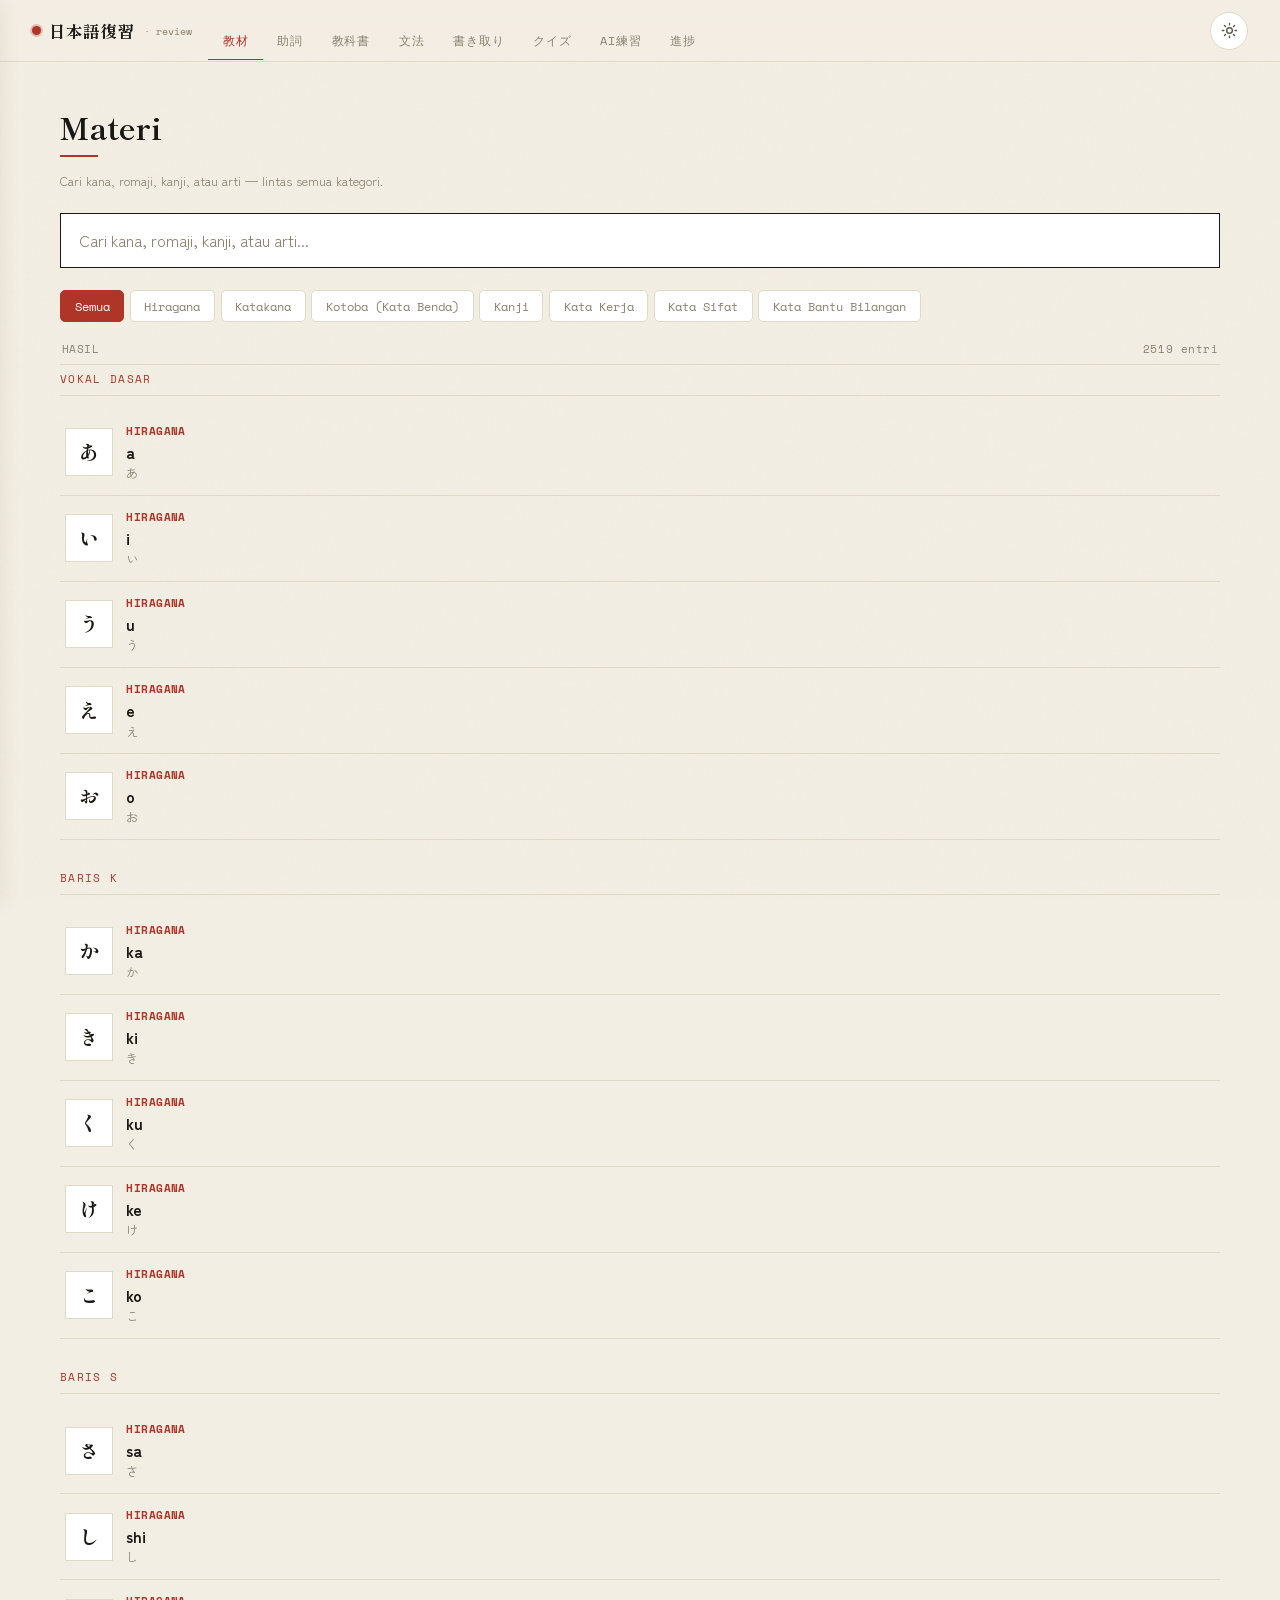
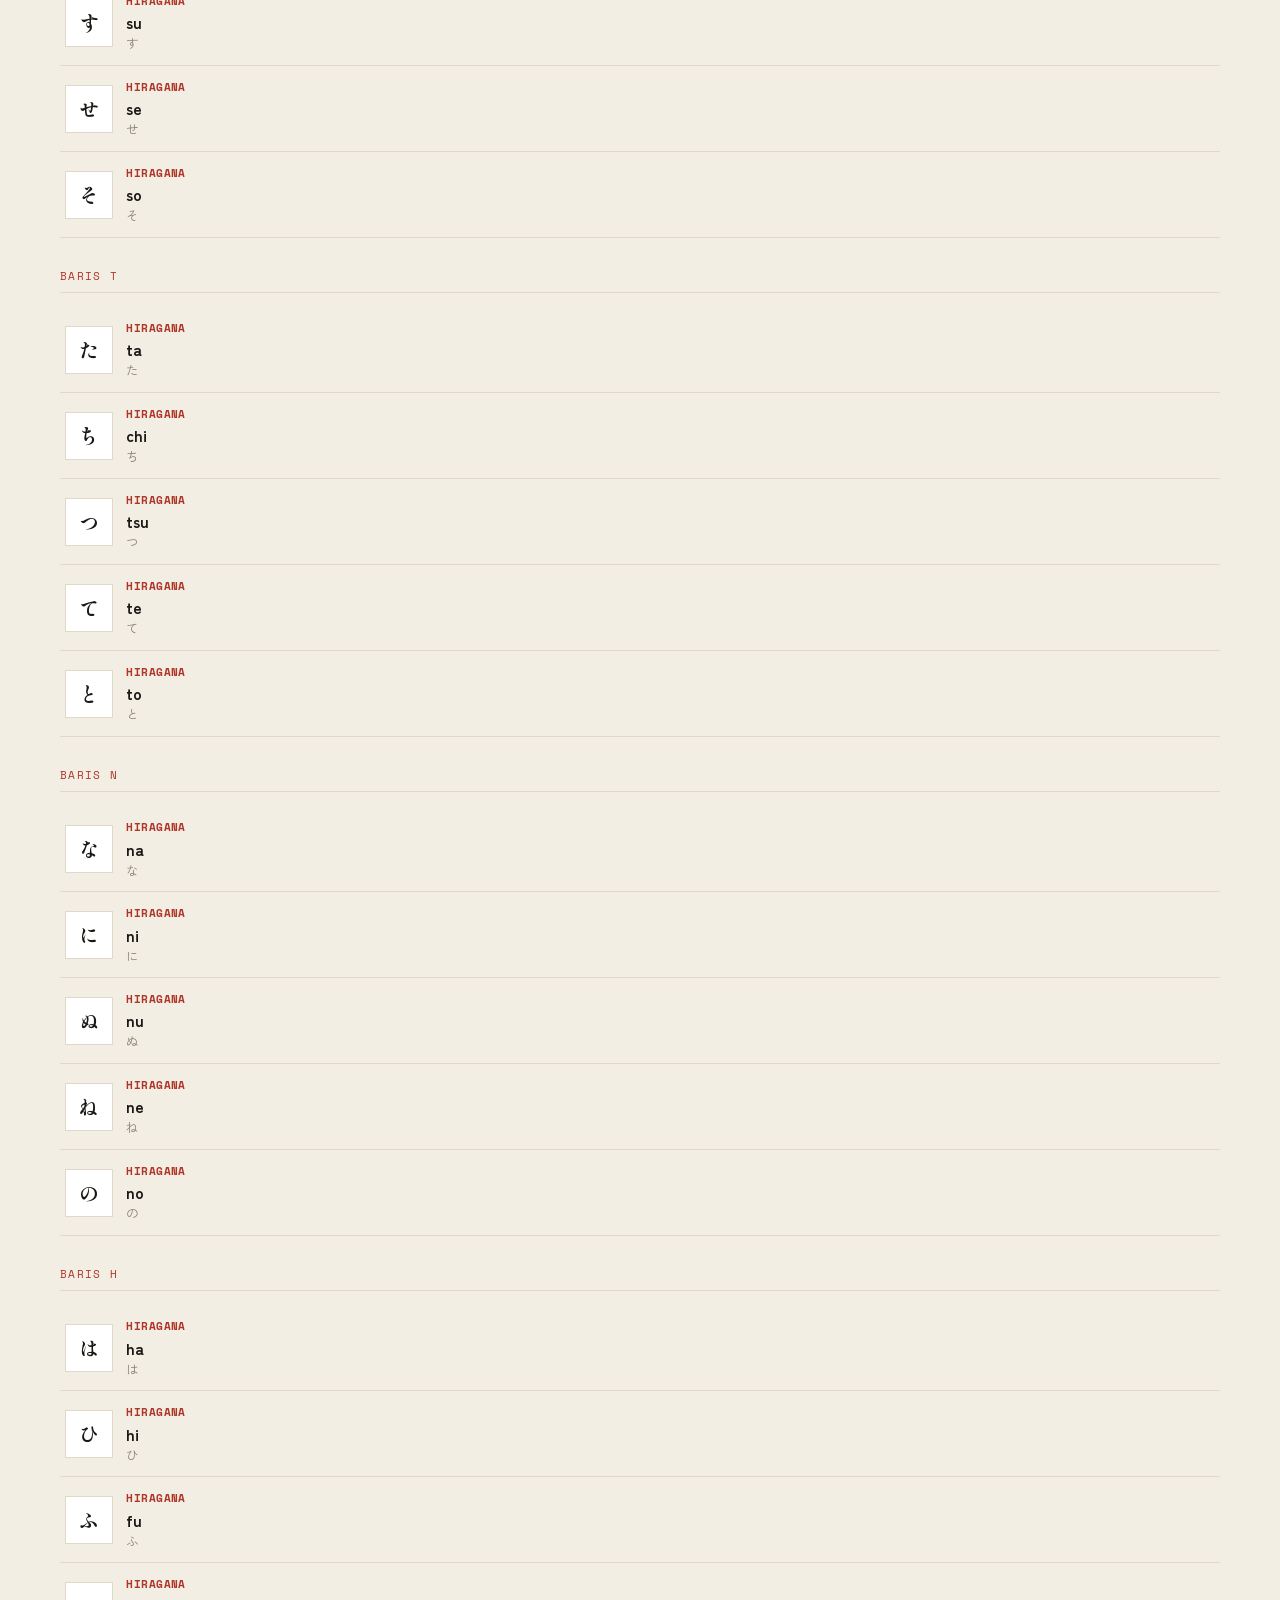
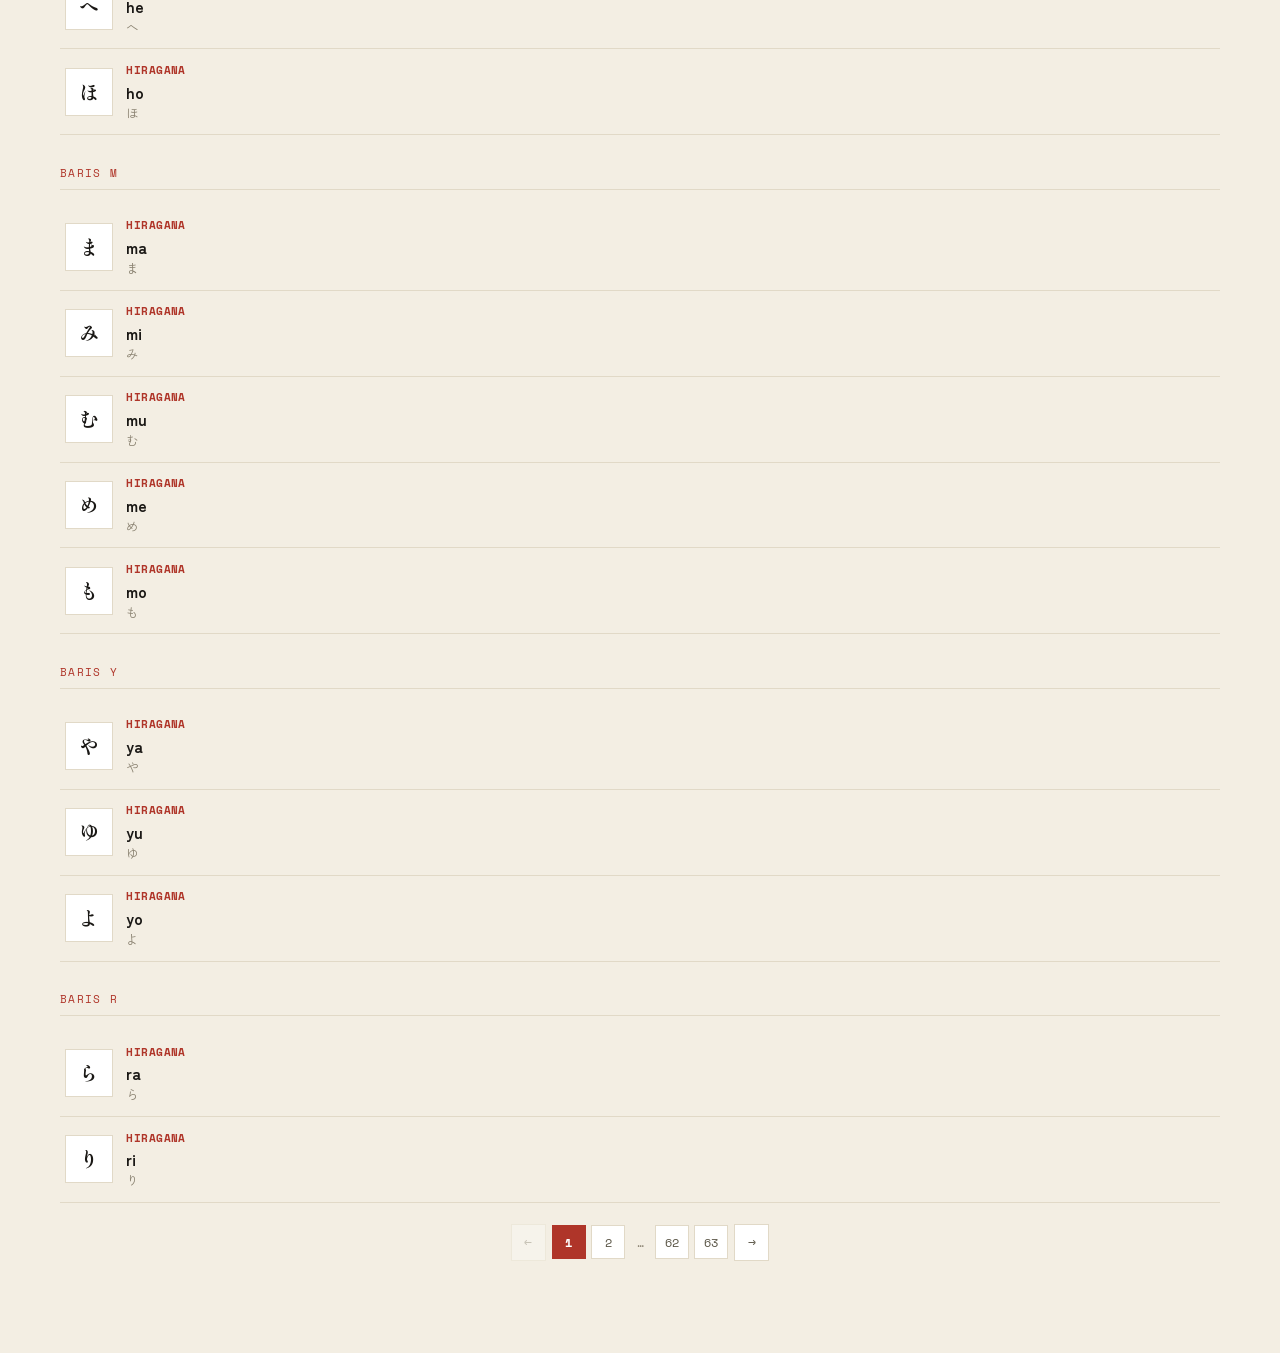
==== index.html @ 75d869b8 "update kotoba" ====
<!DOCTYPE html>
<html lang="id">
<head>
<meta charset="UTF-8">
<meta name="viewport" content="width=device-width, initial-scale=1.0">
<title>日本語復習 · Nihongo Review</title>
<link rel="preconnect" href="https://fonts.googleapis.com">
<link href="https://fonts.googleapis.com/css2?family=Shippori+Mincho:wght@500;700&family=Space+Mono:wght@400;700&family=Zen+Kaku+Gothic+New:wght@400;500;700&display=swap" rel="stylesheet">
<link rel="stylesheet" href="style.css">
<script>
  // Terapkan tema tersimpan sebelum render, biar tidak ada "flash" warna salah
  (function(){
    var saved = localStorage.getItem('nihongo_theme');
    var theme = saved || (window.matchMedia && window.matchMedia('(prefers-color-scheme: light)').matches ? 'light' : 'dark');
    document.documentElement.setAttribute('data-theme', theme);
  })();
</script>
</head>
<body>
<header>
  <div class="logo">日本語復習<small>· review</small></div>
  <!-- desktop nav -->
  <nav id="desktopNav">
    <button class="active" onclick="showPage('materi',this)">教材</button>
    <button onclick="showPage('partikel',this)">助詞</button>
    <button onclick="showPage('buku',this)">教科書</button>
    <button onclick="showPage('bunpou',this)">文法</button>
    <button onclick="showPage('menulis',this)">書き取り</button>
    <button onclick="showPage('quiz',this)">クイズ</button>
    <button onclick="showPage('latihanai',this)">AI練習</button>
    <button onclick="showPage('progress',this)">進捗</button>
  </nav>
  <!-- theme toggle (desktop) -->
  <button class="theme-toggle" id="themeToggleDesktop" onclick="toggleTheme()" aria-label="Ganti tema">
    <svg class="icon-sun" viewBox="0 0 24 24" fill="none" stroke="currentColor" stroke-width="2" stroke-linecap="round" stroke-linejoin="round"><circle cx="12" cy="12" r="4"></circle><path d="M12 2v2M12 20v2M4.93 4.93l1.41 1.41M17.66 17.66l1.41 1.41M2 12h2M20 12h2M6.34 17.66l-1.41 1.41M19.07 4.93l-1.41 1.41"></path></svg>
    <svg class="icon-moon" viewBox="0 0 24 24" fill="none" stroke="currentColor" stroke-width="2" stroke-linecap="round" stroke-linejoin="round"><path d="M21 12.79A9 9 0 1 1 11.21 3 7 7 0 0 0 21 12.79z"></path></svg>
  </button>
  <!-- burger button (mobile only) -->
  <button class="burger" id="burgerBtn" onclick="toggleMenu()" aria-label="Menu">
    <span></span><span></span><span></span>
  </button>
</header>

<!-- mobile drawer -->
<div class="drawer-overlay" id="drawerOverlay" onclick="closeMenu()"></div>
<div class="drawer" id="drawer">
  <div class="drawer-logo">日本語復習<small>· review</small></div>
  <nav class="drawer-nav">
    <button class="active" onclick="showPage('materi',this,true)">教材</button>
    <button onclick="showPage('partikel',this,true)">助詞</button>
    <button onclick="showPage('buku',this,true)">教科書</button>
    <button onclick="showPage('bunpou',this,true)">文法</button>
    <button onclick="showPage('menulis',this,true)">書き取り</button>
    <button onclick="showPage('quiz',this,true)">クイズ</button>
    <button onclick="showPage('latihanai',this,true)">AI練習</button>
    <button onclick="showPage('progress',this,true)">進捗</button>
  </nav>
  <div class="drawer-theme-row">
    <button class="drawer-theme-btn" onclick="toggleTheme()">
      <svg id="drawerThemeIconSun" class="icon-sun" viewBox="0 0 24 24" fill="none" stroke="currentColor" stroke-width="2" stroke-linecap="round" stroke-linejoin="round" width="18" height="18"><circle cx="12" cy="12" r="4"></circle><path d="M12 2v2M12 20v2M4.93 4.93l1.41 1.41M17.66 17.66l1.41 1.41M2 12h2M20 12h2M6.34 17.66l-1.41 1.41M19.07 4.93l-1.41 1.41"></path></svg>
      <svg id="drawerThemeIconMoon" class="icon-moon" viewBox="0 0 24 24" fill="none" stroke="currentColor" stroke-width="2" stroke-linecap="round" stroke-linejoin="round" width="18" height="18"><path d="M21 12.79A9 9 0 1 1 11.21 3 7 7 0 0 0 21 12.79z"></path></svg>
      <span id="drawerThemeLabel">Mode Gelap</span>
    </button>
  </div>
</div>

<main>

  <!-- MATERI (Kamus Terpadu) -->
  <div id="pageMateri" class="page active">
    <div class="sec-title">Materi</div>
    <div class="sec-sub">Cari kana, romaji, kanji, atau arti — lintas semua kategori.</div>
    <div class="kamus-search-wrap">
      <input type="text" id="kamusSearchInput" class="kamus-search" placeholder="Cari kana, romaji, kanji, atau arti..." oninput="renderKamusResults(true)">
    </div>
    <div class="kamus-chips" id="kamusChips"></div>
    <div class="kamus-count" id="kamusCount"></div>
    <div id="kamusResults"></div>
  </div>

  <!-- PARTIKEL -->
  <div id="pagePartikel" class="page">
    <div class="sec-title">Partikel</div>
    <div class="sec-sub">Kata bantu yang menentukan fungsi kata dalam kalimat.</div>
    <div class="cat-tabs">
      <button class="cat-btn active" onclick="switchPartikelTab('dasar',this)">Partikel Dasar</button>
      <button class="cat-btn" onclick="switchPartikelTab('lanjutan',this)">Partikel Lanjutan &amp; Pola</button>
    </div>
    <div id="parDasar">
      <div class="particle-grid" id="particleGrid"></div>
    </div>
    <div id="parLanjutan" style="display:none">
      <div id="particleAdvGrid"></div>
    </div>
  </div>

  <!-- QUIZ -->
  <div id="pageQuiz" class="page">
    <div class="sec-title">Quiz</div>
    <div class="sec-sub">Pilih materi dan tipe soal, lalu mulai.</div>

    <div class="qsetup" id="quizSetup">
      <div class="qlabel">Pilih Materi</div>
      <div class="smrow">
        <button class="smbtn" onclick="selAll(true)">Pilih Semua</button>
        <button class="smbtn" onclick="selAll(false)">Hapus Semua</button>
      </div>
      <div class="qog-search-wrap">
        <input type="text" id="qogSearchInput" class="qog-search" placeholder="Cari kategori..." oninput="filterQog()">
      </div>
      <div class="qog" id="qog"></div>
      <div class="qwarn" id="qwarn">Pilih minimal satu kategori (butuh 4+ item).</div>

      <div class="qlabel">Tipe Quiz <small>(bisa pilih lebih dari satu)</small></div>
      <div class="trow" id="typeRow">
        <button class="tbtn sel" data-t="kana-to-romaji" onclick="toggleType(this)">Kana → Romaji</button>
        <button class="tbtn" data-t="romaji-to-kana" onclick="toggleType(this)">Romaji → Kana</button>
        <button class="tbtn" data-t="jp-to-id" onclick="toggleType(this)">Jepang → Indo</button>
        <button class="tbtn" data-t="id-to-jp" onclick="toggleType(this)">Indo → Jepang</button>
      </div>

      <div class="qlabel">Jumlah Soal</div>
      <div class="trow" id="cntRow">
        <button class="tbtn sel" data-c="10" onclick="setCount(this)">10</button>
        <button class="tbtn" data-c="20" onclick="setCount(this)">20</button>
        <button class="tbtn" data-c="30" onclick="setCount(this)">30</button>
        <button class="tbtn" data-c="999" onclick="setCount(this)">Semua</button>
        <input type="number" id="qCntCustom" class="input-ai" min="1" max="500" placeholder="Custom..." style="width:110px;flex:0 0 auto" oninput="setQCountCustom(this)">
      </div>
      <button class="start-btn" id="startBtn" onclick="startQuiz()" disabled>Mulai Quiz</button>
    </div>

    <div id="quizActive">
      <div class="qpb"><div class="qpf" id="qpf"></div></div>
      <div class="qmeta"><span id="qctr">1 / 10</span><span id="qsc">✓ 0  ✗ 0</span></div>
      <div class="qcard">
        <div class="qtag" id="qtag"></div>
        <div class="qprompt" id="qprompt"></div>
        <div class="qsub" id="qsub"></div>
      </div>
      <div class="choices" id="choicesEl"></div>
      <div class="qfb" id="qfb"></div>
      <button class="nxtbtn" id="nxtBtn" onclick="nextQ()">Lanjut →</button>
    </div>

    <div id="quizResult">
      <div class="sec-title" style="text-align:center">Selesai！</div>
      <div class="rscore" id="rScore"></div>
      <div class="rsub" id="rSub"></div>
      <div class="rgrid">
        <div class="rstat"><div class="rv g" id="rC"></div><div class="rl">Benar</div></div>
        <div class="rstat"><div class="rv r" id="rW"></div><div class="rl">Salah</div></div>
      </div>
      <button class="rbtn" onclick="retryQuiz()">Ulangi</button>
      <button class="rbtn" onclick="backSetup()">Pengaturan</button>
    </div>
  </div>

  <!-- LATIHAN AI -->
  <div id="pageLatihanai" class="page">
    <div class="sec-title">Latihan AI</div>
    <div class="sec-sub">Soal isian (bukan pilihan ganda) dibuat oleh AI dari materi yang kamu pilih — kamu ketik sendiri jawabannya.</div>

    <div class="qsetup" id="aiSetup">
      <div class="qlabel">Provider AI</div>
      <div class="trow" id="aiProviderRow">
        <button class="tbtn sel" data-p="groq" onclick="setAIProvider(this)">Groq</button>
        <button class="tbtn" data-p="openai" onclick="setAIProvider(this)">OpenAI</button>
        <button class="tbtn" data-p="openrouter" onclick="setAIProvider(this)">OpenRouter</button>
      </div>

      <div class="qlabel">Model <small>(kosongkan untuk pakai default)</small></div>
      <input type="text" id="aiModelInput" class="input-ai" placeholder="contoh: openai/gpt-4o-mini, anthropic/claude-3.5-haiku, dst" autocomplete="off" oninput="saveAIModel(this)">
      <div class="qwarn" id="aiModelStatus" style="display:block;color:var(--text3);font-style:italic"></div>

      <div class="qlabel">API Key <small>(tersimpan lokal di browser ini saja, tidak pernah diunggah)</small></div>
      <input type="text" id="aiKeyInput" class="input-ai ai-key-mask" placeholder="Tempel API key di sini..." autocomplete="off" autocapitalize="off" autocorrect="off" spellcheck="false" data-lpignore="true" data-1p-ignore>
      <div class="smrow" style="margin-top:.5rem">
        <button class="smbtn" onclick="saveAIKey()">Simpan Key</button>
        <button class="smbtn" onclick="clearAIKey()">Hapus Key</button>
      </div>
      <div class="qwarn" id="aiKeyStatus" style="display:block;color:var(--text3);font-style:italic">Belum ada key tersimpan.</div>

      <div class="qlabel">Mode Latihan</div>
      <div class="trow" id="aiModeRow">
        <button class="tbtn sel" data-m="vocab" onclick="setAIMode(this)">Latihan Kata (isian)</button>
        <button class="tbtn" data-m="bunpou" onclick="setAIMode(this)">Latihan Kalimat (Bunpou)</button>
      </div>

      <div class="qlabel">Pilih Materi</div>
      <div class="smrow">
        <button class="smbtn" onclick="aiSelAll(true)">Pilih Semua</button>
        <button class="smbtn" onclick="aiSelAll(false)">Hapus Semua</button>
      </div>
      <div class="qog" id="aiQog"></div>
      <div class="qwarn" id="aiWarn">Pilih minimal satu kategori.</div>

      <div class="qlabel" id="aiTypeLabel">Tipe Soal <small>(bisa pilih lebih dari satu)</small></div>
      <div class="trow" id="aiTypeRow">
        <button class="tbtn sel" data-t="jp-to-id" onclick="toggleAIType(this)">Jepang → Indo (ketik arti)</button>
        <button class="tbtn sel" data-t="id-to-jp" onclick="toggleAIType(this)">Indo → Jepang (ketik hiragana/katakana/kanji)</button>
      </div>

      <div class="qlabel">Jumlah Soal</div>
      <div class="trow" id="aiCntRow">
        <button class="tbtn sel" data-c="5" onclick="setAICount(this)">5</button>
        <button class="tbtn" data-c="10" onclick="setAICount(this)">10</button>
        <button class="tbtn" data-c="15" onclick="setAICount(this)">15</button>
        <button class="tbtn" data-c="20" onclick="setAICount(this)">20</button>
        <button class="tbtn" data-c="999" onclick="setAICount(this)">Semua</button>
        <input type="number" id="aiCntCustom" class="input-ai" min="1" max="500" placeholder="Custom..." style="width:110px;flex:0 0 auto" oninput="setAICountCustom(this)">
      </div>
      <button class="start-btn" id="aiStartBtn" onclick="startAILatihan()" disabled>Buat Soal</button>
    </div>

    <div id="aiLoading" style="display:none;text-align:center;padding:3rem 1rem">
      <div class="qlabel" style="margin-bottom:.8rem">Sedang membuat soal...</div>
      <div class="qpb"><div class="qpf" id="aiLoadPf" style="width:100%;animation:aiPulse 1.2s ease-in-out infinite"></div></div>
    </div>

    <div id="aiActive" style="display:none;max-width:640px;margin:0 auto">
      <div class="qpb"><div class="qpf" id="aiPf"></div></div>
      <div class="qmeta"><span id="aiCtr">1 / 5</span><span id="aiSc">✓ 0  ✗ 0</span></div>
      <div class="qcard">
        <div class="qtag" id="aiTag"></div>
        <div class="qprompt" id="aiPrompt"></div>
        <div class="qsub" id="aiSub"></div>
        <div class="qsub" id="aiExample" style="display:none;margin-top:.6rem;font-style:italic"></div>
      </div>
      <input type="text" id="aiAnswerInput" class="input-ai" placeholder="Ketik jawabanmu di sini..." autocomplete="off" onkeydown="if(event.key==='Enter')submitAIAnswer()">
      <button class="start-btn" id="aiSubmitBtn" onclick="submitAIAnswer()" style="margin-top:.7rem">Kirim Jawaban</button>
      <div class="qfb" id="aiFb"></div>
      <button class="nxtbtn" id="aiNxtBtn" onclick="nextAIQuestion()">Lanjut →</button>
    </div>

    <div id="aiResult" style="display:none;max-width:480px;margin:0 auto;text-align:center">
      <div class="sec-title" style="text-align:center">Selesai！</div>
      <div class="rscore" id="aiRScore"></div>
      <div class="rsub" id="aiRSub"></div>
      <div class="rgrid">
        <div class="rstat"><div class="rv g" id="aiRC"></div><div class="rl">Benar</div></div>
        <div class="rstat"><div class="rv r" id="aiRW"></div><div class="rl">Salah</div></div>
      </div>
      <button class="rbtn" onclick="backAISetup()">Pengaturan</button>
    </div>

    <div id="aiErrorBox" class="qwarn" style="display:none;text-align:center;padding:1rem;max-width:640px;margin:1rem auto"></div>
  </div>

  <!-- PROGRESS -->
  <div id="pageProgress" class="page">
    <div class="sec-title">Progress</div>
    <div class="sec-sub">Riwayat quiz tersimpan di perangkat ini.</div>
    <div class="pov-grid" id="povGrid"></div>
    <div class="prog-hdr">
      <div class="qlabel" style="margin:0">Riwayat Terakhir</div>
      <button class="clrbtn" onclick="clearProg()">Hapus Semua</button>
    </div>
    <div class="recent-list" id="recentList"></div>
  </div>

  <!-- BUKU (Bab & Kuis) -->
  <div id="pageBuku" class="page">
    <div class="sec-title">Buku</div>
    <div class="sec-sub">Kosakata dari buku pelajaran, dikelompokkan per bab.</div>
    <div class="cat-tabs" id="bukuBookTabs"></div>
    <div class="kamus-search-wrap">
      <input type="text" id="bukuSearchInput" class="kamus-search" placeholder="Cari kata di semua bab..." oninput="renderBukuSearch()">
    </div>
    <div id="bukuSearchResults"></div>
    <div id="babList"></div>
  </div>

  <!-- BUNPOU -->
  <div id="pageBunpou" class="page">
    <div class="sec-title">文法 · Bunpou</div>
    <div class="sec-sub">Pola kalimat dan tata bahasa, dikelompokkan per tema.</div>
    <div class="kamus-search-wrap">
      <input type="text" id="bunpouSearchInput" class="kamus-search" placeholder="Cari pola, romaji, atau arti..." oninput="filterBunpou()">
    </div>
    <div id="bunpouContent"></div>
  </div>

  <!-- MENULIS -->
  <div id="pageMenulis" class="page">
    <div class="sec-title">書き取り · Menulis</div>
    <div class="sec-sub">Karakter panduan muncul transparan di kanvas — timpa langsung di atasnya untuk latihan menulis tangan. Hasil coretanmu dicek otomatis oleh AI.</div>

    <div class="qsetup" id="wSetup">
      <div class="qlabel">Pilih Kategori</div>
      <div class="qog" id="wog"></div>
      <div class="qwarn" id="wWarn">Pilih minimal satu kategori.</div>

      <div class="qlabel">Urutan Soal</div>
      <div class="trow" id="wOrderRow">
        <button class="tbtn sel" data-o="acak" onclick="setWOrder(this)">Acak</button>
        <button class="tbtn" data-o="urut" onclick="setWOrder(this)">Berurutan</button>
      </div>

      <div class="qwarn" id="wAINote" style="display:block;color:var(--text3);font-style:italic">Coretanmu di kanvas dicek otomatis oleh AI — pakai API key yang sama dengan tab Latihan AI. Fitur ini WAJIB model yang mendukung input gambar (vision) — model teks biasa (mis. default Groq) akan gagal.</div>
      <input type="text" id="wModelInput" class="input-ai" placeholder="Model vision khusus (opsional, kosongkan utk pakai default)" autocomplete="off" oninput="wSaveVisionModel(this)">
      <div class="qwarn" id="wModelStatus" style="display:block;color:var(--text3);font-size:.75rem"></div>

      <div class="qlabel">Jumlah Soal</div>
      <div class="trow" id="wCntRow">
        <button class="tbtn" data-c="10" onclick="setWCount(this)">10</button>
        <button class="tbtn sel" data-c="20" onclick="setWCount(this)">20</button>
        <button class="tbtn" data-c="40" onclick="setWCount(this)">40</button>
        <button class="tbtn" data-c="999" onclick="setWCount(this)">Semua</button>
        <input type="number" id="wCntCustom" class="input-ai" min="1" max="500" placeholder="Custom..." style="width:110px;flex:0 0 auto" oninput="setWCountCustom(this)">
      </div>
      <button class="start-btn" id="wStartBtn" onclick="startWriting()" disabled>Mulai Menulis</button>
    </div>

    <div id="wActive" style="display:none;max-width:520px;margin:0 auto">
      <div class="qpb"><div class="qpf" id="wPf"></div></div>
      <div class="qmeta"><span id="wCtr">1 / 20</span><span id="wSc">✓ 0  ✗ 0</span></div>
      <div class="qcard" style="padding:1.4rem 1.2rem">
        <div class="qtag" id="wTag"></div>
        <div class="qprompt md" id="wPrompt"></div>
        <div class="qsub" id="wSub"></div>
      </div>

      <div class="wcanvas-wrap" id="wCanvasWrap">
        <canvas id="wGuideCanvas" class="w-canvas w-guide-canvas"></canvas>
        <canvas id="wInkCanvas" class="w-canvas w-ink-canvas"></canvas>
      </div>

      <div class="smrow" style="justify-content:center;margin-top:.7rem">
        <button class="smbtn" id="wGuideToggleBtn" onclick="wToggleGuide()">Sembunyikan Panduan</button>
        <button class="smbtn" onclick="wClearInk()">Hapus Coretan</button>
      </div>

      <div class="qsub" id="wNote" style="display:none;text-align:center;margin-top:.7rem"></div>
      <button class="smbtn" id="wNoteToggleBtn" onclick="wToggleNote()" style="display:none;margin:.6rem auto 0;display:flex">Lihat Catatan</button>

      <button class="start-btn" id="wAICheckBtn" onclick="wCheckWithAI()" style="display:none;margin-top:1.1rem">Cek dengan AI</button>
      <div class="qfb" id="wAIFb"></div>
      <button class="nxtbtn" id="wAINxtBtn" onclick="wAdvance()">Lanjut →</button>

      <div class="wcheck-row" id="wCheckRow">
        <button class="wbtn wbtn-ng" onclick="wMark(false)">✗ Perlu Diulang</button>
        <button class="wbtn wbtn-ok" onclick="wMark(true)">✓ Sudah Bisa</button>
      </div>
    </div>

    <div id="wResult" style="display:none;max-width:480px;margin:0 auto;text-align:center">
      <div class="sec-title" style="text-align:center">Selesai！</div>
      <div class="rscore" id="wRScore"></div>
      <div class="rsub" id="wRSub"></div>
      <div class="rgrid">
        <div class="rstat"><div class="rv g" id="wRC"></div><div class="rl">Sudah Bisa</div></div>
        <div class="rstat"><div class="rv r" id="wRW"></div><div class="rl">Perlu Diulang</div></div>
      </div>
      <button class="rbtn" id="wRetryWrongBtn" onclick="wRetryWrong()">Ulangi yang Perlu Diulang</button>
      <button class="rbtn" onclick="backWSetup()">Pengaturan</button>
    </div>
  </div>

</main>

<script src="data.js"></script>
<script src="app.js"></script>
</body>
</html>
---- style.css ----
:root{
  /* INK THEME (dark) — sumi-e wash on dark washi */
  --bg:#1C1A17;--bg2:#252220;--bg3:#2E2A25;--bg4:#3A342C;
  --border:#3D362C;--border2:#514735;
  --accent:#D8574A;--accent2:#7897C4;--accent3:#8FB088;--accent4:#D4AF37;
  --text:#EDE7DB;--text2:#B0A891;--text3:#7A7362;
  --red:#D9695C;--green:#8FB088;--r:3px;
  --shadow:0 4px 22px rgba(0,0,0,.4);
  --font-display:'Shippori Mincho',serif;
  --font-mono:'Space Mono',monospace;
  --font-body:'Zen Kaku Gothic New',sans-serif;
}

[data-theme="light"]{
  /* WASHI THEME (default) — kokugo jiten / seal-ink paper */
  --bg:#F3EEE3;--bg2:#FFFFFF;--bg3:#FAF5EA;--bg4:#E9E1D0;
  --border:#E1D9C7;--border2:#C9BB9E;
  --accent:#AF3529;--accent2:#2C4870;--accent3:#5B7553;--accent4:#B8860B;
  --text:#1A1815;--text2:#5c5748;--text3:#8a8271;
  --red:#8B2E23;--green:#4B6B4E;--r:3px;
  --shadow:0 4px 20px rgba(60,45,20,.09);
}

*{box-sizing:border-box;margin:0;padding:0}
html{font-size:16px}
body{background:var(--bg);color:var(--text);font-family:var(--font-body);min-height:100vh;overflow-x:hidden;transition:background .25s ease,color .25s ease}
body::before{content:'';position:fixed;inset:0;background-image:url("data:image/svg+xml,%3Csvg viewBox='0 0 200 200' xmlns='http://www.w3.org/2000/svg'%3E%3Cfilter id='n'%3E%3CfeTurbulence type='fractalNoise' baseFrequency='0.85' numOctaves='4' stitchTiles='stitch'/%3E%3C/filter%3E%3Crect width='100%25' height='100%25' filter='url(%23n)' opacity='0.035'/%3E%3C/svg%3E");pointer-events:none;z-index:0}
[data-theme="light"] body::before{opacity:.55}

/* ── reusable tombo (crop-mark) corners — pure CSS, no extra markup ── */
.kana-card,.qcard,.pcard,.choice,.acc-item,.rstat,.pov,.ri,.qopt{
  min-width:0;overflow-wrap:break-word;
  background-image:
    linear-gradient(var(--accent),var(--accent)),linear-gradient(var(--accent),var(--accent)),
    linear-gradient(var(--accent),var(--accent)),linear-gradient(var(--accent),var(--accent)),
    linear-gradient(var(--accent),var(--accent)),linear-gradient(var(--accent),var(--accent)),
    linear-gradient(var(--accent),var(--accent)),linear-gradient(var(--accent),var(--accent));
  background-repeat:no-repeat;
  background-size:7px 1.3px,1.3px 7px,7px 1.3px,1.3px 7px,7px 1.3px,1.3px 7px,7px 1.3px,1.3px 7px;
  background-position:top -1px left -1px,top -1px left -1px,top -1px right -1px,top -1px right -1px,bottom -1px left -1px,bottom -1px left -1px,bottom -1px right -1px,bottom -1px right -1px;
}

/* HEADER */
header{position:sticky;top:0;z-index:200;background:color-mix(in srgb, var(--bg) 95%, transparent);backdrop-filter:blur(20px);border-bottom:1px solid var(--border);height:62px;display:flex;align-items:center;padding:0 clamp(1rem,3vw,2rem);gap:1rem}
.logo{font-family:var(--font-display);font-weight:700;font-size:clamp(1rem,1.3vw,1.15rem);color:var(--text);white-space:nowrap;flex-shrink:0;display:flex;align-items:center;gap:.5rem}
.logo::before{content:'';width:9px;height:9px;border-radius:50%;background:var(--accent);flex-shrink:0;box-shadow:0 0 0 2px color-mix(in srgb, var(--accent) 25%, transparent)}
.logo small{color:var(--text3);font-family:var(--font-mono);font-size:.65rem;margin-left:.15rem;font-weight:400}

/* DESKTOP NAV */
#desktopNav{display:flex;gap:0;overflow-x:auto;-ms-overflow-style:none;scrollbar-width:none;flex:1;border-bottom:1px solid transparent;align-self:stretch;align-items:flex-end}
#desktopNav::-webkit-scrollbar{display:none}
#desktopNav button{background:none;border:none;border-bottom:2px solid transparent;cursor:pointer;color:var(--text3);font-family:var(--font-mono);font-size:.72rem;letter-spacing:.07em;padding:.6rem .9rem;transition:all .18s;white-space:nowrap;text-transform:uppercase;margin-bottom:-1px}
#desktopNav button:hover{color:var(--text2)}
#desktopNav button.active{color:var(--accent);border-bottom-color:var(--accent)}

/* THEME TOGGLE */
.theme-toggle{background:var(--bg2);border:1px solid var(--border);cursor:pointer;padding:.5rem;border-radius:50%;display:flex;align-items:center;justify-content:center;transition:all .2s;flex-shrink:0;width:38px;height:38px;color:var(--text2)}
.theme-toggle:hover{border-color:var(--accent);color:var(--accent)}
.theme-toggle svg{width:17px;height:17px}
.theme-toggle .icon-sun{display:none}
.theme-toggle .icon-moon{display:block}
[data-theme="light"] .theme-toggle .icon-sun{display:block}
[data-theme="light"] .theme-toggle .icon-moon{display:none}

/* BURGER BUTTON */
.burger{display:none;flex-direction:column;justify-content:center;gap:5px;background:none;border:none;cursor:pointer;padding:.4rem .5rem;-webkit-tap-highlight-color:transparent}
.burger span{display:block;width:22px;height:2px;background:var(--text2);border-radius:0;transition:all .25s ease}
.burger.open span:nth-child(1){transform:translateY(7px) rotate(45deg)}
.burger.open span:nth-child(2){opacity:0;transform:scaleX(0)}
.burger.open span:nth-child(3){transform:translateY(-7px) rotate(-45deg)}

/* DRAWER OVERLAY */
.drawer-overlay{display:none;position:fixed;inset:0;background:rgba(20,15,10,.5);z-index:299;backdrop-filter:blur(3px)}
.drawer-overlay.open{display:block;animation:fadeov .2s ease}
@keyframes fadeov{from{opacity:0}to{opacity:1}}

/* DRAWER */
.drawer{position:fixed;top:0;left:0;height:100vh;width:264px;background:var(--bg2);border-right:1px solid var(--border);z-index:300;transform:translateX(-100%);transition:transform .28s cubic-bezier(.4,0,.2,1);display:flex;flex-direction:column;padding:0 0 2rem;box-shadow:var(--shadow)}
.drawer.open{transform:translateX(0)}
.drawer-logo{font-family:var(--font-display);font-weight:700;font-size:1.05rem;color:var(--text);padding:1.2rem;border-bottom:1px solid var(--border);margin-bottom:.5rem;display:flex;align-items:center;justify-content:space-between}
.drawer-logo small{display:block;color:var(--text3);font-family:var(--font-mono);font-size:.62rem;margin-top:.2rem;font-weight:400}
.drawer-nav{display:flex;flex-direction:column;padding:0 .6rem;gap:.05rem}
.drawer-nav button{background:none;border:none;border-left:2px solid transparent;cursor:pointer;color:var(--text2);font-family:var(--font-mono);font-size:.8rem;letter-spacing:.06em;text-transform:uppercase;padding:.85rem .8rem;text-align:left;transition:all .18s;display:flex;align-items:center;gap:.7rem;-webkit-tap-highlight-color:transparent}
.drawer-nav button:hover{color:var(--text);background:var(--bg3)}
.drawer-nav button.active{color:var(--accent);background:var(--bg3);border-left-color:var(--accent)}
.dnav-icon{font-size:1.05rem;width:1.4rem;text-align:center}
.drawer-theme-row{padding:.9rem 1rem 0;margin-top:auto;border-top:1px solid var(--border);padding-top:1rem}
.drawer-theme-btn{width:100%;background:var(--bg3);border:1px solid var(--border);color:var(--text2);font-family:var(--font-mono);font-size:.72rem;letter-spacing:.06em;text-transform:uppercase;padding:.65rem;cursor:pointer;display:flex;align-items:center;justify-content:center;gap:.5rem;transition:all .2s}
.drawer-theme-btn:hover{border-color:var(--accent);color:var(--accent)}
.drawer-theme-btn .icon-sun{display:none}
.drawer-theme-btn .icon-moon{display:block}
[data-theme="light"] .drawer-theme-btn .icon-sun{display:block}
[data-theme="light"] .drawer-theme-btn .icon-moon{display:none}

@media(max-width:860px){
  #desktopNav{display:none}
  .burger{display:flex}
}

/* MAIN */
main{position:relative;z-index:1;padding:1.5rem 1.25rem 3rem;max-width:920px;margin:0 auto}
@media(min-width:860px){main{max-width:1080px;padding:2.2rem 2rem 4rem}}
@media(min-width:1280px){main{max-width:1240px;padding:2.6rem 2.5rem 4.5rem}}
.page{display:none}
.page.active{display:block;animation:fi .22s ease}
@keyframes fi{from{opacity:0;transform:translateY(4px)}to{opacity:1;transform:translateY(0)}}
.sec-title{font-family:var(--font-display);font-size:clamp(1.5rem,2.4vw,2rem);font-weight:700;color:var(--text);margin-bottom:.3rem;position:relative;display:inline-block}
.sec-title::after{content:'';display:block;width:38px;height:2px;background:var(--accent);margin-top:.4rem}
.sec-sub{color:var(--text3);font-size:clamp(.78rem,1vw,.92rem);margin-bottom:1.4rem;margin-top:.6rem}

/* CAT TABS — styled like dictionary thumb/index tabs */
.cat-tabs{display:flex;gap:.3rem;margin-bottom:1.4rem;flex-wrap:wrap;border-bottom:1.5px solid var(--border)}
.cat-btn{background:var(--bg3);border:1px solid var(--border);border-bottom:none;color:var(--text3);font-family:var(--font-mono);font-size:.74rem;padding:.6rem 1.15rem;cursor:pointer;transition:all .18s;text-transform:uppercase;letter-spacing:.05em;margin-bottom:-1.5px;border-radius:7px 7px 0 0}
.cat-btn:hover{color:var(--accent);background:var(--bg2)}
.cat-btn.active{background:var(--bg);border-color:var(--accent);color:var(--accent);border-bottom:1.5px solid var(--bg);font-weight:700;box-shadow:0 -2px 8px rgba(0,0,0,.04)}

/* BUNPOU TEMA HEADER */
.sec-header-bunpou{font-family:var(--font-mono);font-size:.7rem;letter-spacing:.12em;text-transform:uppercase;color:var(--accent);border-bottom:1px solid var(--border);padding-bottom:.5rem;margin:1.8rem 0 .9rem}
.sec-header-bunpou:first-child{margin-top:0}

/* ACCORDION */
.acc-item{border:1px solid var(--border);margin-bottom:.5rem;overflow:hidden;background:var(--bg2)}
.acc-head{display:flex;align-items:center;justify-content:space-between;padding:.85rem 1.1rem;cursor:pointer;background:var(--bg2);transition:background .18s;user-select:none}
.acc-head:hover{background:var(--bg3)}
.acc-head.open{background:var(--bg3);border-bottom:1px solid var(--border)}
.acc-left{display:flex;align-items:center;gap:.6rem}
.acc-title{font-size:clamp(.9rem,1.1vw,1.02rem);color:var(--text)}
.acc-cnt{font-family:var(--font-mono);font-size:.62rem;color:var(--text3);background:var(--bg4);padding:.15rem .5rem;border-radius:999px}
.acc-arrow{font-size:.65rem;color:var(--accent);transition:transform .22s}
.acc-head.open .acc-arrow{transform:rotate(90deg)}
.acc-body{display:none;padding:1rem}
.acc-body.open{display:block;animation:fi .18s ease}

/* KANA GRID */
.kana-grid{display:grid;grid-template-columns:repeat(auto-fill,minmax(72px,1fr));gap:.5rem}
@media(min-width:860px){.kana-grid{grid-template-columns:repeat(auto-fill,minmax(84px,1fr));gap:.6rem}}
.kana-card{position:relative;background:var(--bg3);border:1px solid var(--border);padding:.65rem .4rem;text-align:center;transition:all .18s}
.kana-card:hover{border-color:var(--accent);transform:translateY(-1px);box-shadow:var(--shadow)}
.kana-char{font-family:var(--font-display);font-weight:700;font-size:clamp(1.3rem,1.8vw,1.55rem);color:var(--text);display:block;line-height:1.2}
.kana-roma{font-family:var(--font-mono);font-size:.66rem;color:var(--text2);margin-top:.2rem}
.kana-note{font-size:.58rem;color:var(--accent);font-family:var(--font-mono);margin-top:.15rem}

/* KOTOBA TABLE */
.tbl-wrap{overflow-x:auto;-webkit-overflow-scrolling:touch;border:1px solid var(--border)}
.ktable{width:100%;border-collapse:collapse;font-size:.92rem;min-width:340px}
.ktable th{font-family:var(--font-mono);font-size:.62rem;letter-spacing:.1em;text-transform:uppercase;color:var(--text3);text-align:left;padding:.55rem .75rem;border-bottom:1px solid var(--border);background:var(--bg3);white-space:nowrap}
.ktable td{padding:.7rem .75rem;border-bottom:1px solid var(--border);vertical-align:top;font-size:.92rem}
.ktable tr:last-child td{border-bottom:none}
.ktable tr:hover td{background:color-mix(in srgb, var(--accent) 4%, transparent)}
.td-kana{font-family:var(--font-display);font-size:1.05rem;color:var(--text);white-space:nowrap}
.td-kanji{font-family:var(--font-display);font-weight:700;font-size:1.1rem;color:var(--accent);white-space:nowrap}
.td-roma{font-family:var(--font-mono);font-size:.78rem;color:var(--text2);white-space:nowrap}
.td-arti{color:var(--text);white-space:nowrap;font-size:.9rem}
.td-note{color:var(--text2);font-size:.82rem;line-height:1.65;min-width:240px;max-width:420px;white-space:normal}
@media(min-width:1280px){.td-note{min-width:320px;max-width:560px}.ktable{font-size:.98rem}.ktable td{padding:.85rem .9rem}}

/* PARTIKEL */
.particle-grid{display:grid;grid-template-columns:repeat(auto-fill,minmax(300px,1fr));gap:.9rem}
@media(min-width:1280px){.particle-grid{grid-template-columns:repeat(auto-fill,minmax(340px,1fr));gap:1.1rem}}
.pcard{position:relative;background:var(--bg2);border:1px solid var(--border);padding:1.2rem;transition:all .2s;min-width:0;overflow-wrap:break-word}
.pcard:hover{border-color:var(--accent);box-shadow:var(--shadow)}
.p-sym{font-family:var(--font-display);font-weight:700;font-size:2.1rem;color:var(--accent4);line-height:1;margin-bottom:.25rem;overflow-wrap:break-word}
.p-rom{font-family:var(--font-mono);font-size:.68rem;color:var(--text3);margin-bottom:.4rem;overflow-wrap:break-word}
.p-name{font-size:.92rem;color:var(--text);margin-bottom:.4rem;font-weight:700;overflow-wrap:break-word}
.p-desc{font-size:.85rem;color:var(--text2);line-height:1.65;margin-bottom:.65rem;overflow-wrap:break-word}
.p-exs{display:flex;flex-direction:column;gap:.35rem}
.p-ex{background:var(--bg3);border-left:2px solid var(--accent4);padding:.5rem .7rem;min-width:0;overflow-wrap:break-word}
.p-ex-jp{font-family:var(--font-display);font-size:.9rem;color:var(--text);overflow-wrap:break-word}
.p-ex-id{font-size:.76rem;color:var(--text3);margin-top:.15rem;overflow-wrap:break-word}
.ph{color:var(--accent4);font-weight:700}

/* QUIZ SETUP */
.qsetup{max-width:680px;margin:0 auto}
@media(min-width:1024px){.qsetup{max-width:760px}}
.qlabel{font-family:var(--font-mono);font-size:.66rem;letter-spacing:.1em;text-transform:uppercase;color:var(--text3);margin-bottom:.55rem;margin-top:1.3rem}
.qlabel:first-child{margin-top:0}
.qlabel small{color:var(--text3);font-size:.6rem;text-transform:none;letter-spacing:0}
.qog{display:grid;grid-template-columns:repeat(auto-fill,minmax(168px,1fr));gap:.4rem;margin-bottom:.5rem}
.qopt{position:relative;background:var(--bg2);border:1px solid var(--border);padding:.6rem .8rem;cursor:pointer;transition:all .18s;display:flex;align-items:center;gap:.5rem}
.qopt:hover{border-color:var(--accent3)}
.qopt.sel{background:color-mix(in srgb, var(--accent3) 10%, transparent);border-color:var(--accent3)}
.qcb{width:15px;height:15px;border:1.5px solid var(--border2);flex-shrink:0;display:flex;align-items:center;justify-content:center;transition:all .18s;font-size:.55rem;color:transparent}
.qopt.sel .qcb{background:var(--accent3);border-color:var(--accent3);color:#fff}
.qol{font-size:.82rem;color:var(--text2);line-height:1.35}
.qopt.sel .qol{color:var(--text)}
.smrow{display:flex;gap:.4rem;margin-bottom:.65rem}
.smbtn{font-family:var(--font-mono);font-size:.66rem;background:none;border:1px solid var(--border);color:var(--text3);padding:.3rem .7rem;cursor:pointer;transition:all .15s}
.smbtn:hover{border-color:var(--accent3);color:var(--accent3)}
.trow{display:flex;gap:.5rem;flex-wrap:wrap;margin-bottom:.7rem}
.tbtn{background:var(--bg2);border:1px solid var(--border);padding:.6rem 1.2rem;cursor:pointer;font-family:var(--font-mono);font-size:.78rem;color:var(--text2);transition:background .18s,border-color .18s,color .18s;letter-spacing:.04em;min-height:42px;display:flex;align-items:center;gap:.4rem;user-select:none;-webkit-tap-highlight-color:transparent}
.tbtn:hover{border-color:var(--accent);color:var(--accent)}
.tbtn.sel{background:color-mix(in srgb, var(--accent) 10%, transparent);border-color:var(--accent);color:var(--accent)}
.tbtn::before{content:'✓';font-size:.7rem;opacity:0;width:.7rem;flex-shrink:0;transition:opacity .15s}
.tbtn.sel::before{opacity:.85}
.start-btn{width:100%;padding:.95rem;background:var(--accent);border:none;color:#fff;font-family:var(--font-mono);font-size:.86rem;letter-spacing:.12em;text-transform:uppercase;cursor:pointer;transition:all .2s;margin-top:1.3rem;font-weight:700}
.start-btn:hover{opacity:.9;box-shadow:var(--shadow)}
.start-btn:disabled{opacity:.3;cursor:not-allowed;box-shadow:none}

/* LATIHAN AI */
.input-ai{width:100%;padding:.85rem 1rem;background:var(--bg2);border:1px solid var(--border);color:var(--text);font-family:var(--font-body);font-size:1rem;transition:border-color .18s}
.input-ai:focus{outline:none;border-color:var(--accent)}
.input-ai::placeholder{color:var(--text3)}
.ai-key-mask{-webkit-text-security:disc}
@keyframes aiPulse{0%,100%{opacity:.4}50%{opacity:1}}
.qwarn{font-size:.74rem;color:var(--red);margin-top:.4rem;font-family:var(--font-mono);display:none}

/* QUIZ ACTIVE */
#quizActive{display:none;max-width:640px;margin:0 auto}
@media(min-width:1024px){#quizActive{max-width:700px}}
.qpb{height:3px;background:var(--bg4);margin-bottom:1.5rem;overflow:hidden}
.qpf{height:100%;background:var(--accent);transition:width .35s ease}
.qmeta{display:flex;justify-content:space-between;margin-bottom:1.3rem;font-family:var(--font-mono);font-size:.72rem;color:var(--text3)}
.qcard{position:relative;background-color:var(--bg2);background-image:repeating-linear-gradient(var(--border) 0 1px, transparent 1px 32px),repeating-linear-gradient(90deg, var(--border) 0 1px, transparent 1px 32px);background-size:32px 32px;background-position:center;border:1.5px solid var(--border2);padding:2.2rem 1.6rem;text-align:center;margin-bottom:1.2rem}
.qtag{font-family:var(--font-mono);font-size:.6rem;letter-spacing:.12em;text-transform:uppercase;color:var(--text3);margin-bottom:1rem}
.qprompt{font-family:var(--font-display);font-weight:700;font-size:clamp(1.85rem,3.2vw,2.3rem);color:var(--text);line-height:1.35;margin-bottom:.3rem}
.qprompt.sm{font-size:clamp(1rem,1.6vw,1.2rem);font-family:var(--font-body);font-weight:400}
.qprompt.md{font-size:clamp(1.3rem,2.2vw,1.6rem)}
.qsub{font-size:.8rem;color:var(--text3)}
.choices{display:grid;grid-template-columns:1fr 1fr;gap:.55rem}
.choice{position:relative;background:var(--bg2);border:1px solid var(--border);padding:.9rem 1rem;cursor:pointer;transition:all .16s;text-align:left;font-family:inherit;color:var(--text);font-size:.9rem;line-height:1.45;width:100%}
.choice:hover:not(:disabled){border-color:var(--accent2);background:color-mix(in srgb, var(--accent2) 8%, transparent)}
.choice .ck{font-family:var(--font-display);font-weight:700;font-size:1.05rem;display:block;margin-bottom:.15rem}
.choice .cs{font-family:var(--font-mono);font-size:.64rem;color:var(--text3)}
.choice.correct{border-color:var(--green)!important;background:color-mix(in srgb, var(--green) 12%, transparent)!important;color:var(--green)}
.choice.wrong{border-color:var(--red)!important;background:color-mix(in srgb, var(--red) 10%, transparent)!important;color:var(--red)}
.qfb{text-align:center;padding:.75rem;font-family:var(--font-mono);font-size:.82rem;margin:.8rem 0;display:none;white-space:pre-line}
.qfb.ok{background:color-mix(in srgb, var(--green) 12%, transparent);color:var(--green);border:1px solid color-mix(in srgb, var(--green) 30%, transparent)}
.qfb.ng{background:color-mix(in srgb, var(--red) 10%, transparent);color:var(--red);border:1px solid color-mix(in srgb, var(--red) 30%, transparent)}
.nxtbtn{width:100%;padding:.8rem;background:var(--bg3);border:1px solid var(--border);color:var(--text2);cursor:pointer;font-family:var(--font-mono);font-size:.78rem;letter-spacing:.07em;transition:all .18s;display:none}
.nxtbtn:hover{border-color:var(--accent);color:var(--accent)}

/* RESULT */
#quizResult{display:none;max-width:480px;margin:0 auto;text-align:center}
.rscore{font-family:var(--font-display);font-weight:700;font-size:clamp(3rem,5vw,3.8rem);color:var(--accent);margin:.9rem 0}
.rsub{color:var(--text2);font-size:.9rem;margin-bottom:1.4rem}
.rgrid{display:grid;grid-template-columns:1fr 1fr;gap:.8rem;margin-bottom:1.4rem}
.rstat{position:relative;background:var(--bg2);border:1px solid var(--border);padding:.95rem}
.rv{font-family:var(--font-mono);font-size:1.55rem;font-weight:700}
.rv.g{color:var(--green)}.rv.r{color:var(--red)}
.rl{font-family:var(--font-mono);font-size:.6rem;color:var(--text3);text-transform:uppercase;letter-spacing:.1em;margin-top:.25rem}
.rbtn{padding:.7rem 1.5rem;background:none;border:1px solid var(--accent);color:var(--accent);font-family:var(--font-mono);font-size:.74rem;cursor:pointer;transition:all .18s;letter-spacing:.06em;margin:.3rem}
.rbtn:hover{background:color-mix(in srgb, var(--accent) 10%, transparent)}

/* PROGRESS */
.pov-grid{display:grid;grid-template-columns:repeat(auto-fill,minmax(210px,1fr));gap:.65rem;margin-bottom:1.7rem}
.pov{position:relative;background:var(--bg2);border:1px solid var(--border);padding:.95rem}
.pov-l{font-family:var(--font-mono);font-size:.64rem;text-transform:uppercase;letter-spacing:.1em;color:var(--text3);margin-bottom:.45rem}
.pov-v{font-family:var(--font-mono);font-size:1.45rem;color:var(--text);font-weight:700}
.pov-v span{font-size:.76rem;color:var(--text3);font-weight:400}
.mbar{height:4px;background:var(--bg4);margin-top:.45rem;overflow:hidden}
.mfill{height:100%;background:var(--accent3);transition:width .5s ease}
.recent-list{display:flex;flex-direction:column;gap:.4rem}
.ri{position:relative;background:var(--bg2);border:1px solid var(--border);padding:.65rem .85rem;display:flex;justify-content:space-between;align-items:center}
.ri-l{display:flex;flex-direction:column;gap:.15rem}
.ri-date{font-family:var(--font-mono);font-size:.64rem;color:var(--text3)}
.ri-cats{font-size:.84rem;color:var(--text2)}
.ri-sc{font-family:var(--font-mono);font-size:.9rem;font-weight:700}
.ri-sc.hi{color:var(--green)}.ri-sc.md{color:var(--accent)}.ri-sc.lo{color:var(--red)}
.clrbtn{background:none;border:1px solid var(--border);color:var(--text3);font-family:var(--font-mono);font-size:.64rem;padding:.25rem .55rem;cursor:pointer;transition:all .15s}
.clrbtn:hover{border-color:var(--red);color:var(--red)}
.prog-hdr{display:flex;justify-content:space-between;align-items:center;margin-bottom:.8rem}

/* SCROLLBAR */
::-webkit-scrollbar{width:6px;height:6px}
::-webkit-scrollbar-track{background:var(--bg)}
::-webkit-scrollbar-thumb{background:var(--border)}
::-webkit-scrollbar-thumb:hover{background:var(--border2)}

/* MENULIS (WRITING PRACTICE) — genkoyoshi-style canvas frame w/ tombo corners */
.wcanvas-wrap{position:relative;width:100%;max-width:320px;aspect-ratio:1/1;margin:0 auto;border:1.5px solid var(--text);background:var(--bg2);overflow:hidden;box-shadow:var(--shadow);touch-action:none}
.wcanvas-wrap::before,.wcanvas-wrap::after{content:'';position:absolute;width:9px;height:9px;pointer-events:none;z-index:5}
.wcanvas-wrap::before{top:-1px;left:-1px;border-top:1.6px solid var(--accent);border-left:1.6px solid var(--accent)}
.wcanvas-wrap::after{bottom:-1px;right:-1px;border-bottom:1.6px solid var(--accent);border-right:1.6px solid var(--accent)}
.w-canvas{position:absolute;inset:0;width:100%;height:100%;display:block;touch-action:none}
.w-guide-canvas{opacity:1;transition:opacity .2s ease;pointer-events:none}
.w-guide-canvas.hidden{opacity:0}
.w-ink-canvas{cursor:crosshair}
.wcheck-row{display:grid;grid-template-columns:1fr 1fr;gap:.6rem;margin-top:1.1rem}
.wbtn{padding:.85rem;font-family:var(--font-mono);font-size:.78rem;letter-spacing:.05em;cursor:pointer;transition:all .18s;border:1px solid var(--border);background:var(--bg2)}
.wbtn-ok{color:var(--green);border-color:color-mix(in srgb, var(--green) 45%, var(--border))}
.wbtn-ok:hover{background:color-mix(in srgb, var(--green) 10%, transparent);border-color:var(--green)}
.wbtn-ng{color:var(--red);border-color:color-mix(in srgb, var(--red) 45%, var(--border))}
.wbtn-ng:hover{background:color-mix(in srgb, var(--red) 8%, transparent);border-color:var(--red)}

@media(max-width:768px){
  .choices{grid-template-columns:1fr}
  .kana-grid{grid-template-columns:repeat(auto-fill,minmax(58px,1fr))}
  .particle-grid{grid-template-columns:1fr}
  .qog{grid-template-columns:1fr 1fr}
  .rgrid{grid-template-columns:1fr 1fr}
  .trow{display:grid;grid-template-columns:1fr 1fr}
  .trow .tbtn{justify-content:center}
}

/* ── KAMUS TERPADU (Materi) ── */
.kamus-search-wrap{position:relative;margin-bottom:10px}
.kamus-search{width:100%;padding:.9rem 1.1rem;background:var(--bg2);border:1.5px solid var(--text);color:var(--text);font-family:var(--font-body);font-size:1rem}
.kamus-search:focus{outline:none;border-color:var(--accent)}
.kamus-search::placeholder{color:var(--text3)}
.kamus-chips{display:flex;gap:.35rem;overflow-x:auto;padding:.8rem 0;scrollbar-width:none}
.kamus-chips::-webkit-scrollbar{display:none}
.kamus-chip{flex-shrink:0;border:1px solid var(--border);background:var(--bg2);color:var(--text3);font-family:var(--font-mono);font-size:.72rem;padding:.4rem .85rem;cursor:pointer;white-space:nowrap;transition:all .15s;border-radius:5px}
.kamus-chip.active{background:var(--accent);color:#fff;border-color:var(--accent)}
.kamus-count{font-family:var(--font-mono);font-size:.68rem;color:var(--text3);letter-spacing:.05em;padding:.4rem .1rem;border-bottom:1px solid var(--border);margin-bottom:.3rem;display:flex;justify-content:space-between}
.qog-search-wrap{margin-bottom:.6rem}
.qog-search{width:100%;padding:.6rem .8rem;background:var(--bg2);border:1px solid var(--border);color:var(--text);font-family:var(--font-body);font-size:.88rem}
.qog-search:focus{outline:none;border-color:var(--accent)}
.qog-search::placeholder{color:var(--text3)}
.kamus-pagination{display:flex;justify-content:center;align-items:center;gap:.35rem;padding:1.3rem 0;flex-wrap:wrap}
.kamus-page-btn{background:var(--bg2);border:1px solid var(--border);color:var(--text2);font-family:var(--font-mono);font-size:.8rem;padding:.5rem .8rem;cursor:pointer;transition:all .15s}
.kamus-page-btn:hover:not(:disabled){border-color:var(--accent);color:var(--accent)}
.kamus-page-btn:disabled{opacity:.3;cursor:not-allowed}
.kamus-page-num{background:var(--bg2);border:1px solid var(--border);color:var(--text2);font-family:var(--font-mono);font-size:.78rem;width:34px;height:34px;cursor:pointer;transition:all .15s}
.kamus-page-num:hover{border-color:var(--accent);color:var(--accent)}
.kamus-page-num.active{background:var(--accent);border-color:var(--accent);color:#fff;font-weight:700}
.kamus-page-ellipsis{background:none;border:none;color:var(--text3);font-family:var(--font-mono);font-size:.78rem;padding:0 .35rem;height:34px;cursor:pointer;transition:color .15s}
.kamus-page-ellipsis:hover{color:var(--accent)}
.kamus-page-ellipsis-open{padding:0;cursor:default}
.kamus-page-jump-input{width:34px;height:34px;background:var(--bg2);border:1px solid var(--accent);color:var(--text);font-family:var(--font-mono);font-size:.78rem;text-align:center;padding:0}
.kamus-page-jump-input:focus{outline:none}
.kamus-page-jump-input::-webkit-inner-spin-button,.kamus-page-jump-input::-webkit-outer-spin-button{-webkit-appearance:none;margin:0}
.kamus-item{position:relative;display:flex;gap:.85rem;align-items:center;padding:.8rem .3rem;border-bottom:1px solid var(--border);cursor:pointer;transition:background .15s}
.kamus-item:hover{background:color-mix(in srgb, var(--accent) 5%, transparent)}
.kamus-item .kbox{position:relative;width:48px;height:48px;flex-shrink:0;border:1px solid var(--border);display:flex;align-items:center;justify-content:center;font-family:var(--font-display);font-weight:700;font-size:1.25rem;background:var(--bg2);white-space:nowrap;overflow:hidden;line-height:1}
.kamus-item .kinfo{flex:1;min-width:0}
.kamus-item .ktag{display:flex;gap:.5rem;align-items:center;font-size:.66rem;margin-bottom:.15rem}
.kamus-item .ktag .kcat{color:var(--accent);font-weight:700;letter-spacing:.04em;font-family:var(--font-mono)}
.kamus-item .ktag .kgrp{color:var(--text3)}
.kamus-item .ktitle{font-size:.98rem;font-weight:700;color:var(--text)}
.kamus-item .ksub{font-size:.78rem;color:var(--text3)}
.kamus-mirip{flex-shrink:0;font-size:.62rem;border:1px solid var(--accent);color:var(--accent);padding:.2rem .5rem;font-family:var(--font-mono)}
.kamus-empty{padding:2.5rem 1rem;text-align:center;color:var(--text3)}

/* ── detail sheet (klik kata di Kamus) ── */
.kamus-overlay{position:fixed;inset:0;background:rgba(20,15,10,.55);z-index:400;display:none;align-items:flex-end;justify-content:center}
.kamus-overlay.show{display:flex}
.kamus-sheet{background:var(--bg);width:100%;max-width:560px;max-height:88vh;overflow-y:auto;border-top:3px solid var(--accent)}
.kamus-sheet-close{display:flex;justify-content:flex-end;padding:.6rem .8rem 0}
.kamus-sheet-close button{border:none;background:transparent;font-size:1.3rem;color:var(--text3);cursor:pointer}
.kamus-genko{position:relative;margin:0 1rem;border:1.5px solid var(--text);aspect-ratio:2/1;background-color:var(--bg2);background-image:repeating-linear-gradient(var(--border) 0 1px, transparent 1px 24px),repeating-linear-gradient(90deg, var(--border) 0 1px, transparent 1px 24px);background-size:24px 24px;background-position:center;display:flex;align-items:center;justify-content:center}
.kamus-genko::before,.kamus-genko::after{content:'';position:absolute;width:9px;height:9px;pointer-events:none}
.kamus-genko::before{top:-1px;left:-1px;border-top:1.6px solid var(--accent);border-left:1.6px solid var(--accent)}
.kamus-genko::after{bottom:-1px;right:-1px;border-bottom:1.6px solid var(--accent);border-right:1.6px solid var(--accent)}
.kamus-genko .kchar{font-family:var(--font-display);font-weight:700;font-size:4.2rem}
.kamus-sheet-body{padding:1.1rem 1.4rem 2rem}
.kamus-sheet-tags{display:flex;gap:.5rem;margin:1rem 0 .6rem}
.kamus-sheet-tag{border:1px solid var(--border);background:var(--bg2);padding:.25rem .6rem;font-size:.78rem;color:var(--text3)}
.kamus-sheet-arti{font-size:1.35rem;font-weight:700;margin-bottom:.9rem;color:var(--text)}
.kamus-nuance{border:1px solid var(--accent);background:color-mix(in srgb, var(--accent) 8%, transparent);padding:.8rem .9rem;margin-top:.4rem}
.kamus-nuance-head{display:flex;align-items:center;gap:.4rem;font-size:.66rem;letter-spacing:.05em;color:var(--accent);font-weight:700;margin-bottom:.6rem;font-family:var(--font-mono)}
.kamus-nuance-grid{display:grid;grid-template-columns:1fr 1fr;gap:.6rem}
.kamus-nuance-item .nk{font-family:var(--font-display);font-weight:700;font-size:1.25rem}
.kamus-nuance-item .na{font-size:.78rem;color:var(--text3);margin-top:.1rem}
.kamus-note-box{margin-top:.9rem;font-size:.85rem;color:var(--text2);line-height:1.65;border-left:2px solid var(--border);padding-left:.75rem}
.kamus-kanji-words{margin-top:1rem;border-top:1px solid var(--border);padding-top:.8rem}
.kamus-kanji-words-head{font-family:var(--font-mono);font-size:.64rem;letter-spacing:.06em;color:var(--text3);margin-bottom:.5rem}
.kamus-kanji-word{display:flex;align-items:baseline;gap:.6rem;padding:.4rem 0;border-bottom:1px solid var(--border)}
.kamus-kanji-word:last-child{border-bottom:none}
.kamus-kanji-word .kw-w{font-family:var(--font-display);font-weight:700;font-size:1.05rem;color:var(--text)}
.kamus-kanji-word .kw-f{font-size:.72rem;color:var(--text3)}
.kamus-kanji-word .kw-a{font-size:.8rem;color:var(--text2);margin-left:auto;text-align:right}

/* ── BAB & KUIS (Buku) ── */
.bab-progress-card{position:relative;border:1px solid var(--border);border-left:3px solid var(--accent);background:var(--bg2);padding:1rem 1.2rem;margin-bottom:1.2rem;border-radius:0 6px 6px 0;box-shadow:var(--shadow)}
.bab-progress-top{font-family:var(--font-mono);font-size:.66rem;letter-spacing:.08em;color:var(--accent);margin-bottom:.4rem;font-weight:700}
.bab-progress-foot{font-size:.84rem;color:var(--text2);line-height:1.6}
.bab-card{position:relative;border:1px solid var(--border);background:var(--bg2);margin-bottom:.65rem}
.bab-card:not(:last-child)::before{content:'';position:absolute;left:26px;bottom:-9px;width:1.5px;height:9px;background:repeating-linear-gradient(var(--border) 0 3px, transparent 3px 5px)}
.bab-head{display:flex;align-items:center;gap:1rem;padding:.9rem 1.1rem;cursor:pointer}
.bab-num{font-family:var(--font-display);font-weight:700;font-size:1.5rem;color:var(--border2);width:2.1rem;flex-shrink:0}
.bab-card.bab-done .bab-num{color:var(--accent)}
.bab-main{flex:1;min-width:0}
.bab-title{font-weight:700;font-size:.95rem;color:var(--text)}
.bab-sub{font-size:.72rem;color:var(--text3);margin-top:.1rem}
.bab-mini-bar{height:3px;background:var(--bg4);margin-top:.5rem;overflow:hidden}
.bab-mini-fill{height:100%;background:var(--accent)}
.bab-stamp{width:26px;height:26px;border:1.4px solid var(--accent);color:var(--accent);display:flex;align-items:center;justify-content:center;font-family:var(--font-display);font-size:.8rem;flex-shrink:0}
.bab-pct{font-family:var(--font-mono);font-size:.62rem;color:var(--text3);flex-shrink:0}
.bab-quiz-panel{border-top:1px solid var(--border);padding:.9rem 1.1rem 1rem;background:var(--bg3)}
.bab-quiz-link{width:100%;text-align:left;background:var(--bg2);border:1px solid var(--accent);color:var(--accent);font-family:var(--font-mono);font-size:.74rem;padding:.65rem .9rem;cursor:pointer;margin-bottom:.8rem;transition:all .15s}
.bab-quiz-link:hover{background:color-mix(in srgb, var(--accent) 8%, transparent)}
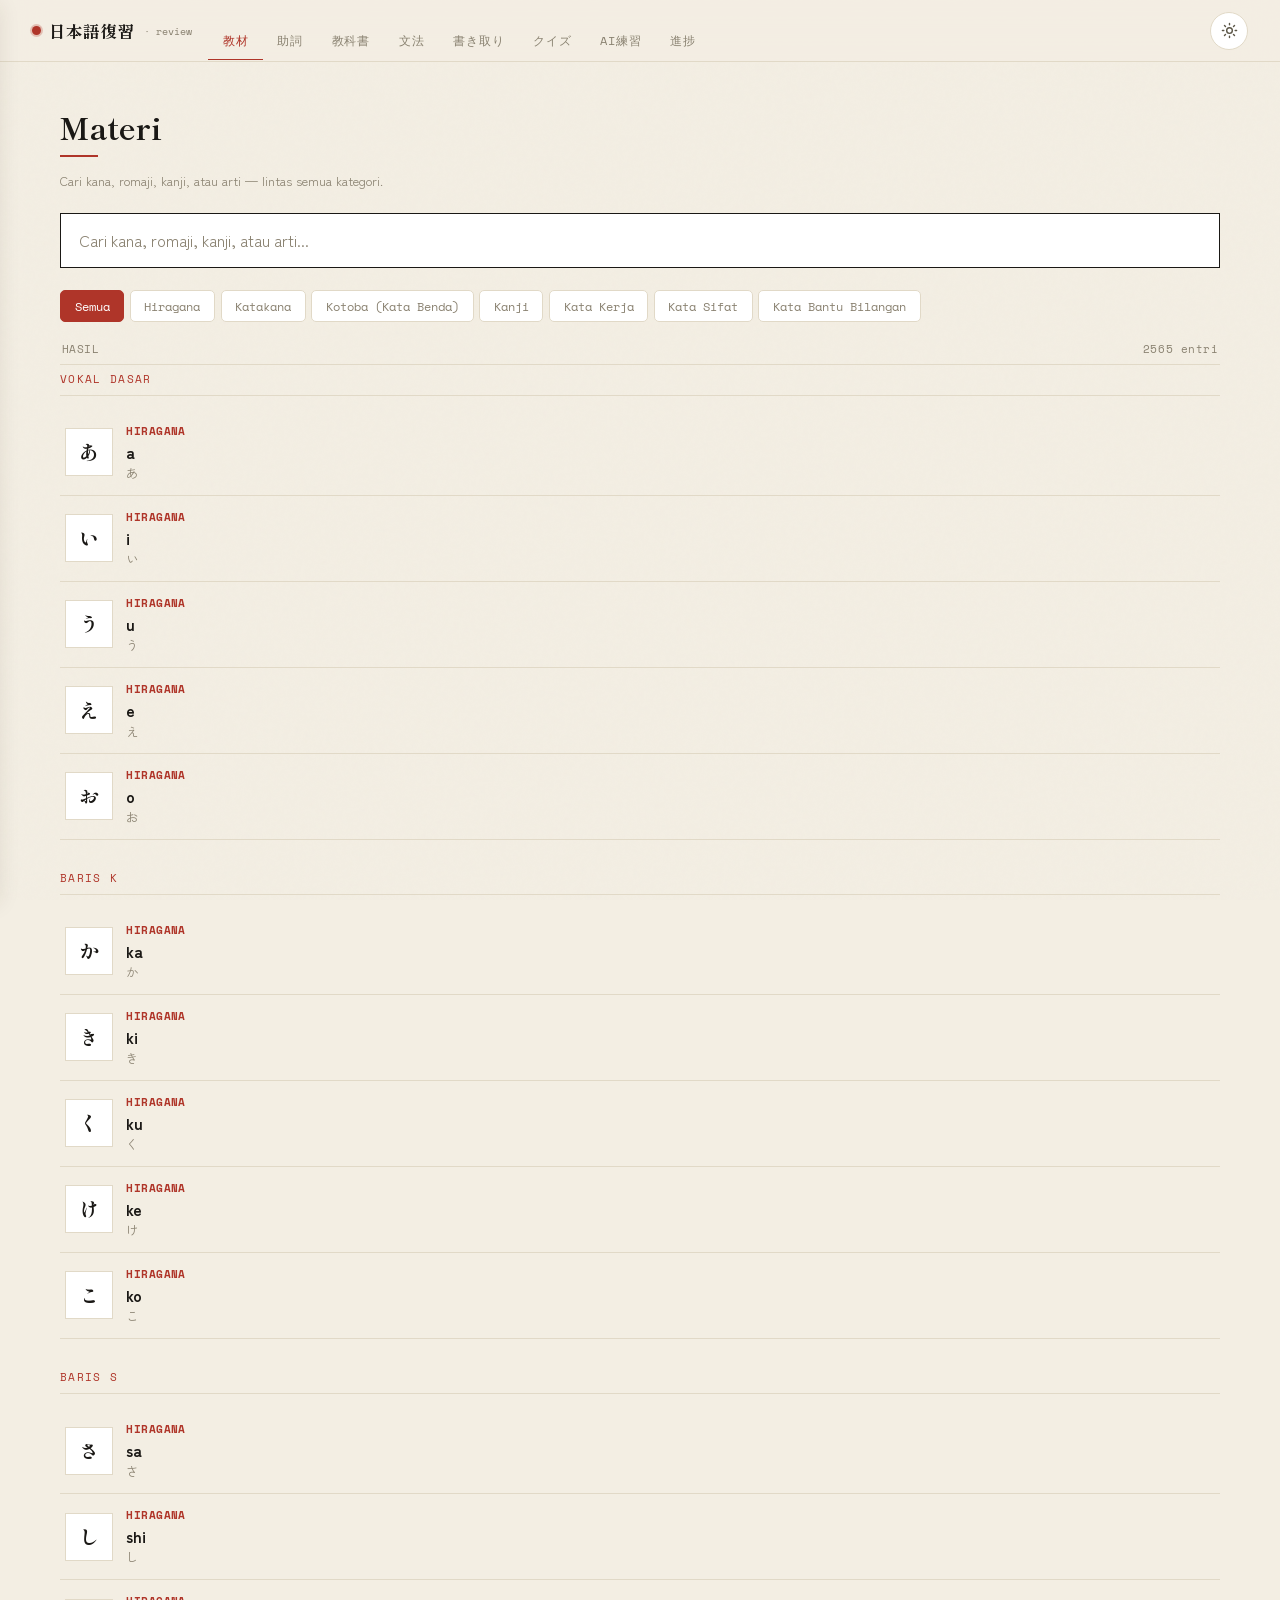
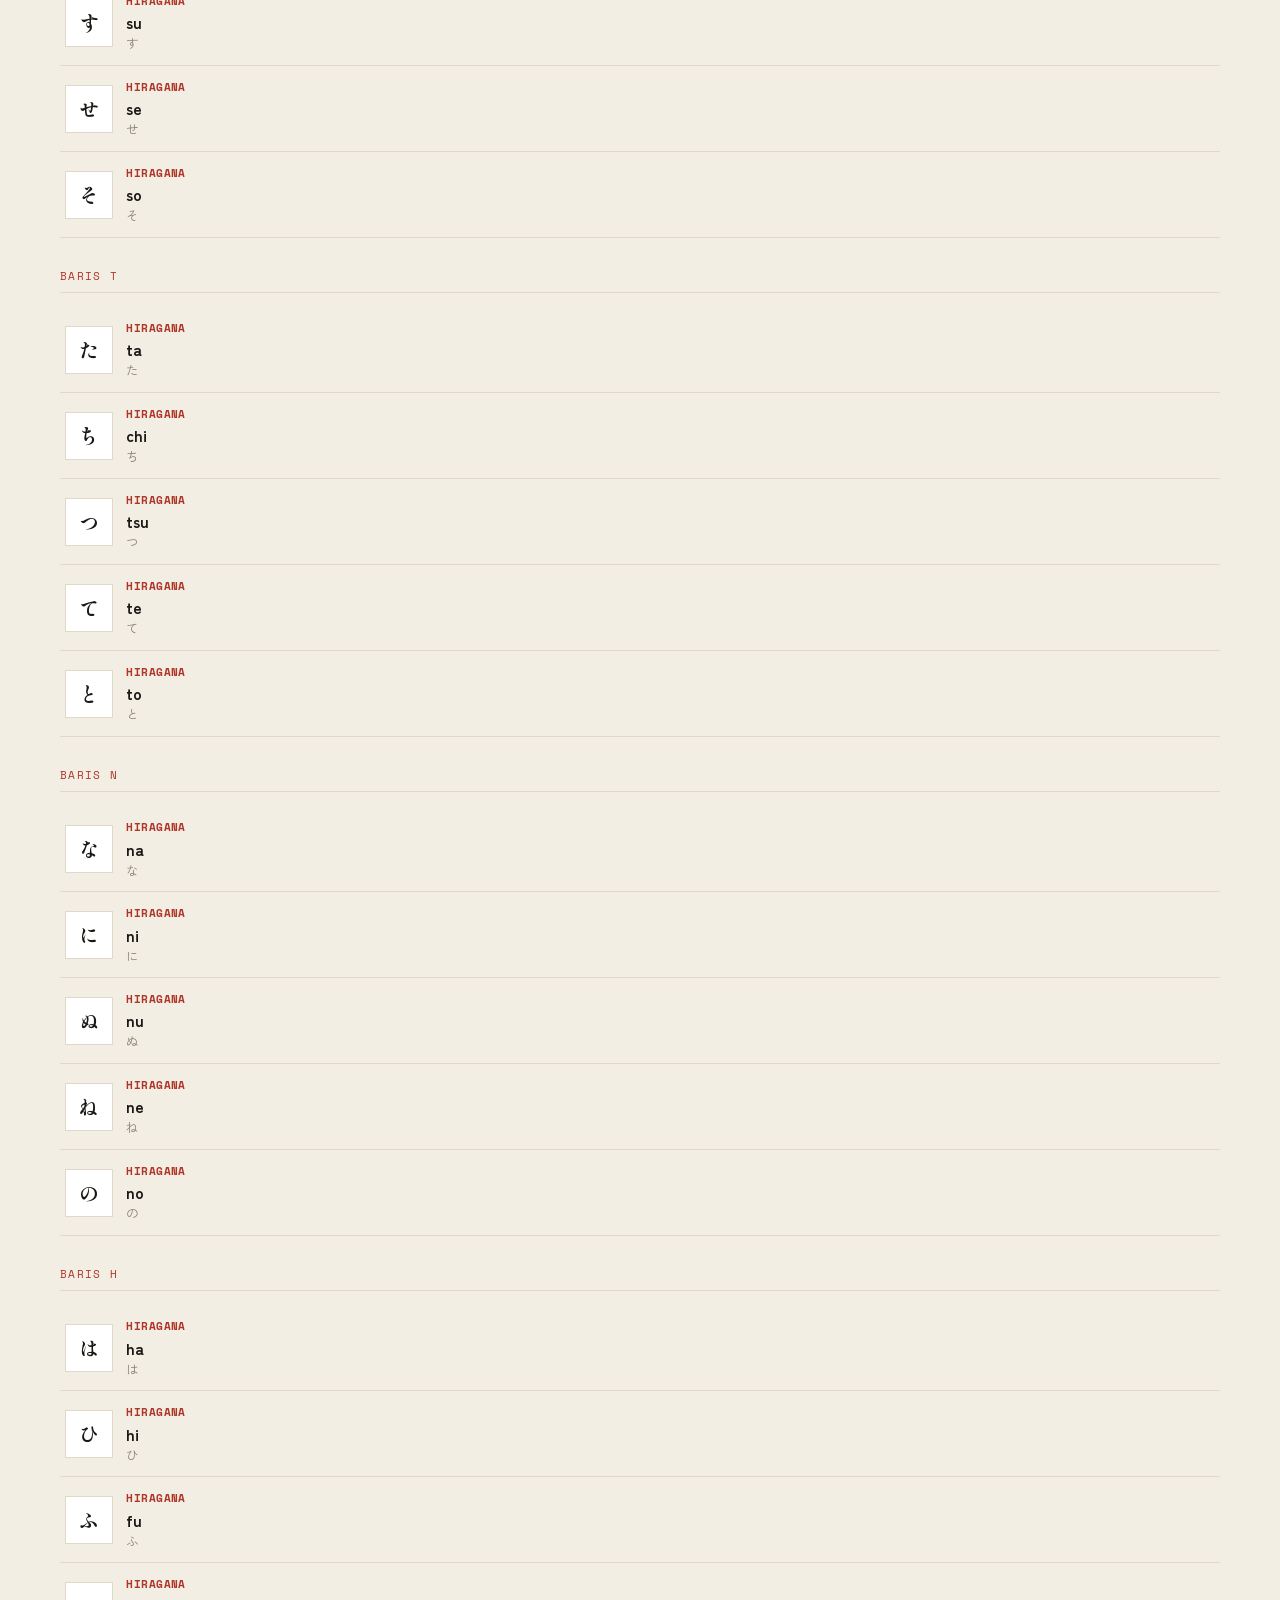
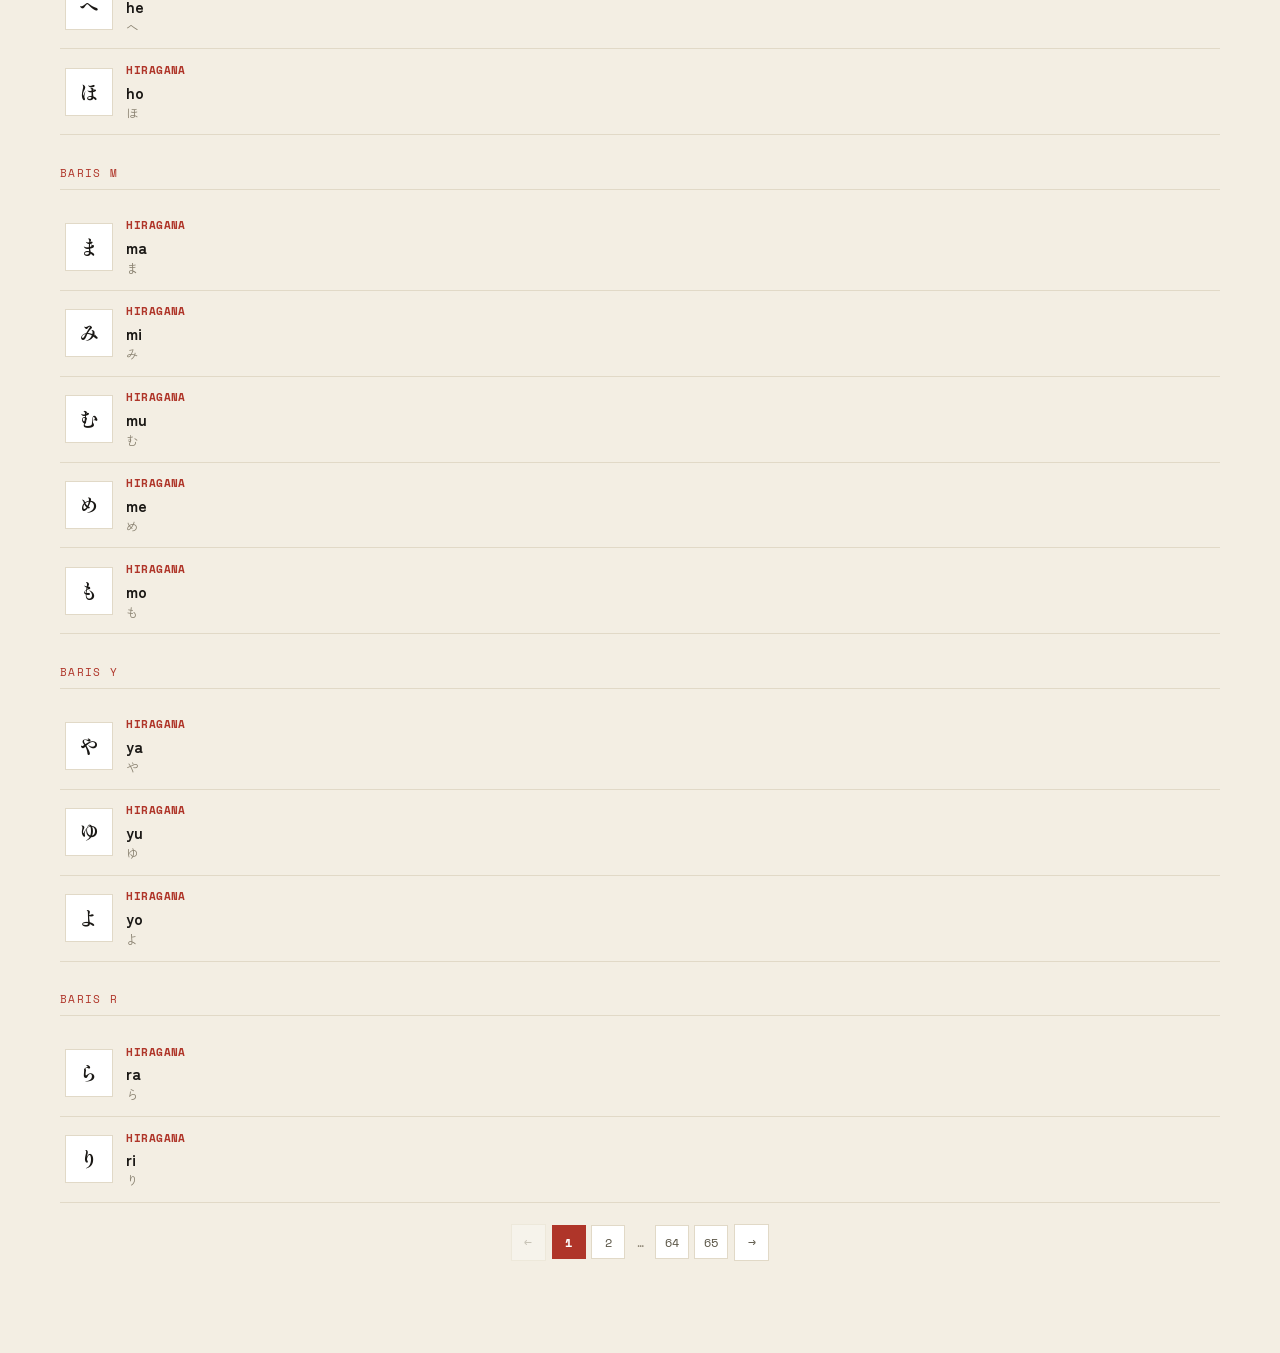
==== commit 39348e90: "update kotoba" ====
--- a/index.html
+++ b/index.html
@@ -275,6 +275,7 @@
   <div id="pageBunpou" class="page">
     <div class="sec-title">文法 · Bunpou</div>
     <div class="sec-sub">Pola kalimat dan tata bahasa, dikelompokkan per tema.</div>
+    <div class="cat-tabs" id="bunpouBookTabs"></div>
     <div class="kamus-search-wrap">
       <input type="text" id="bunpouSearchInput" class="kamus-search" placeholder="Cari pola, romaji, atau arti..." oninput="filterBunpou()">
     </div>
@@ -362,4 +363,4 @@
 <script src="data.js"></script>
 <script src="app.js"></script>
 </body>
-</html>+</html>
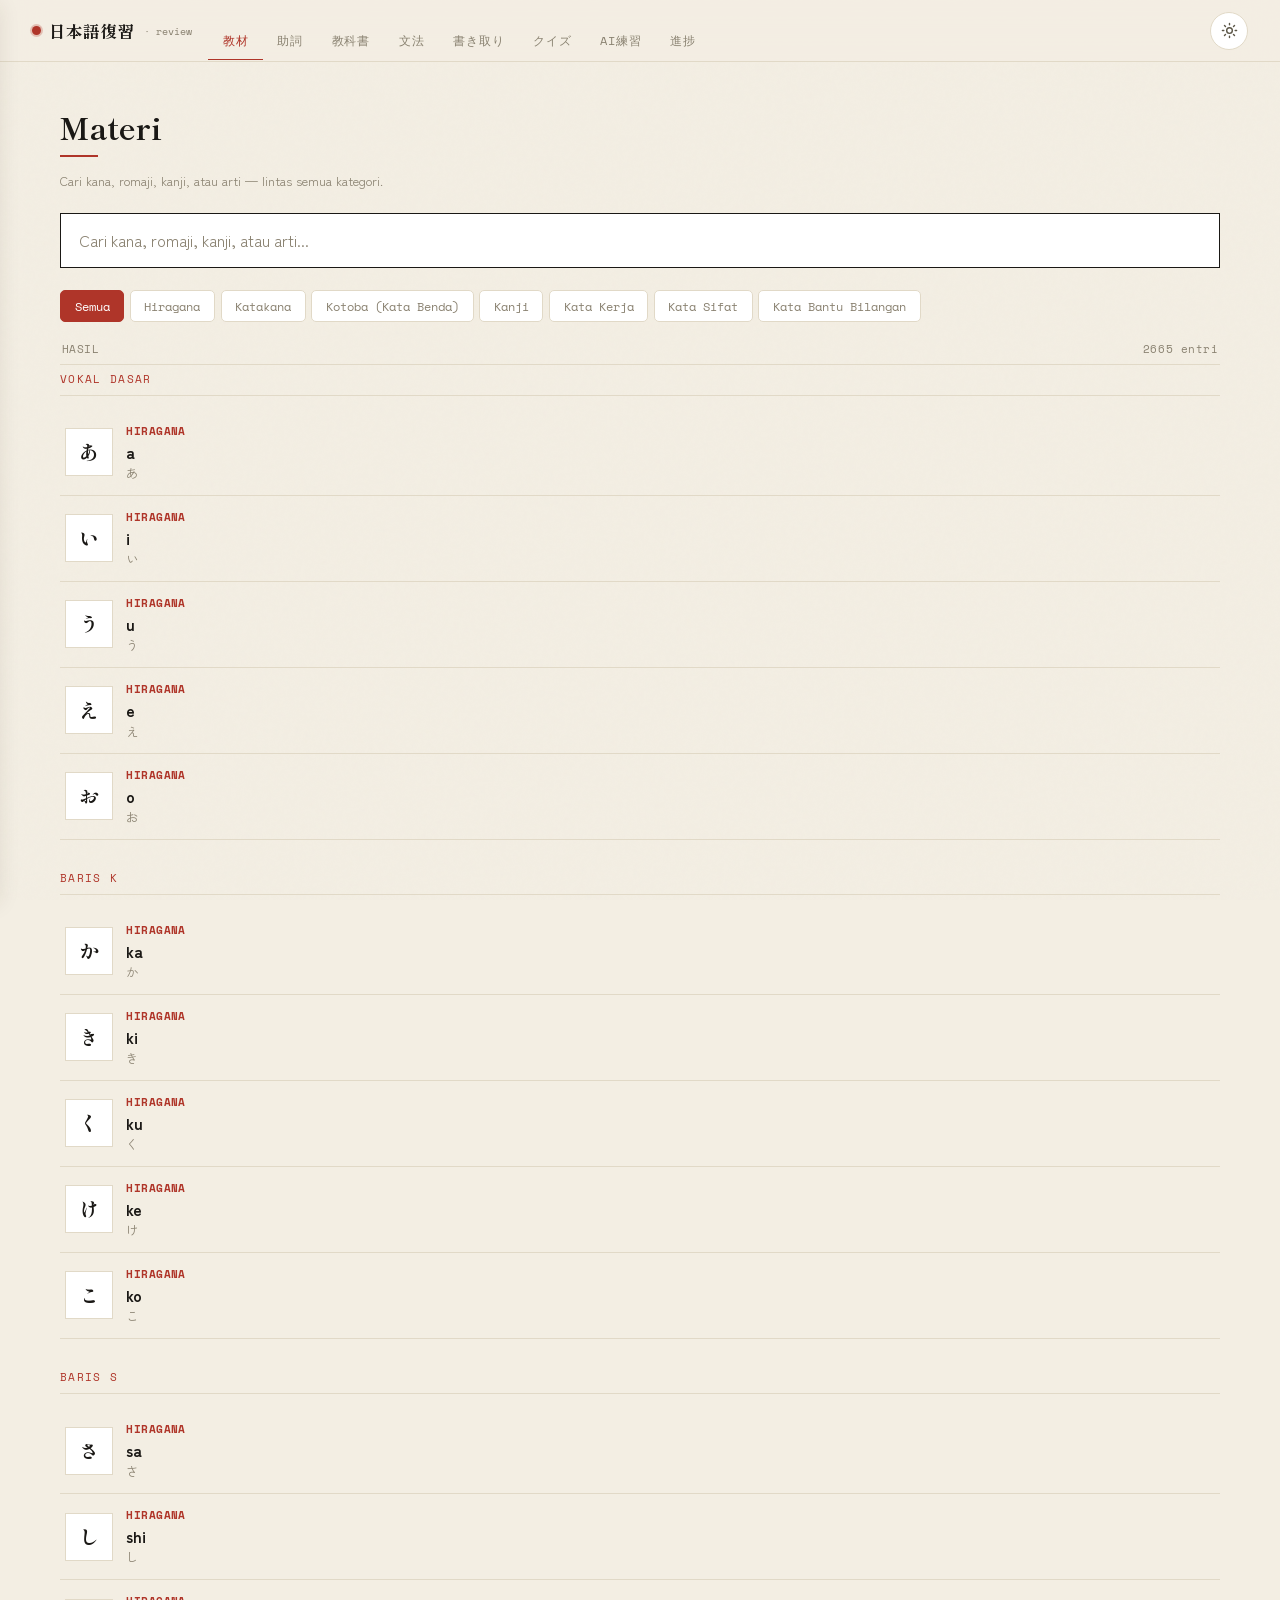
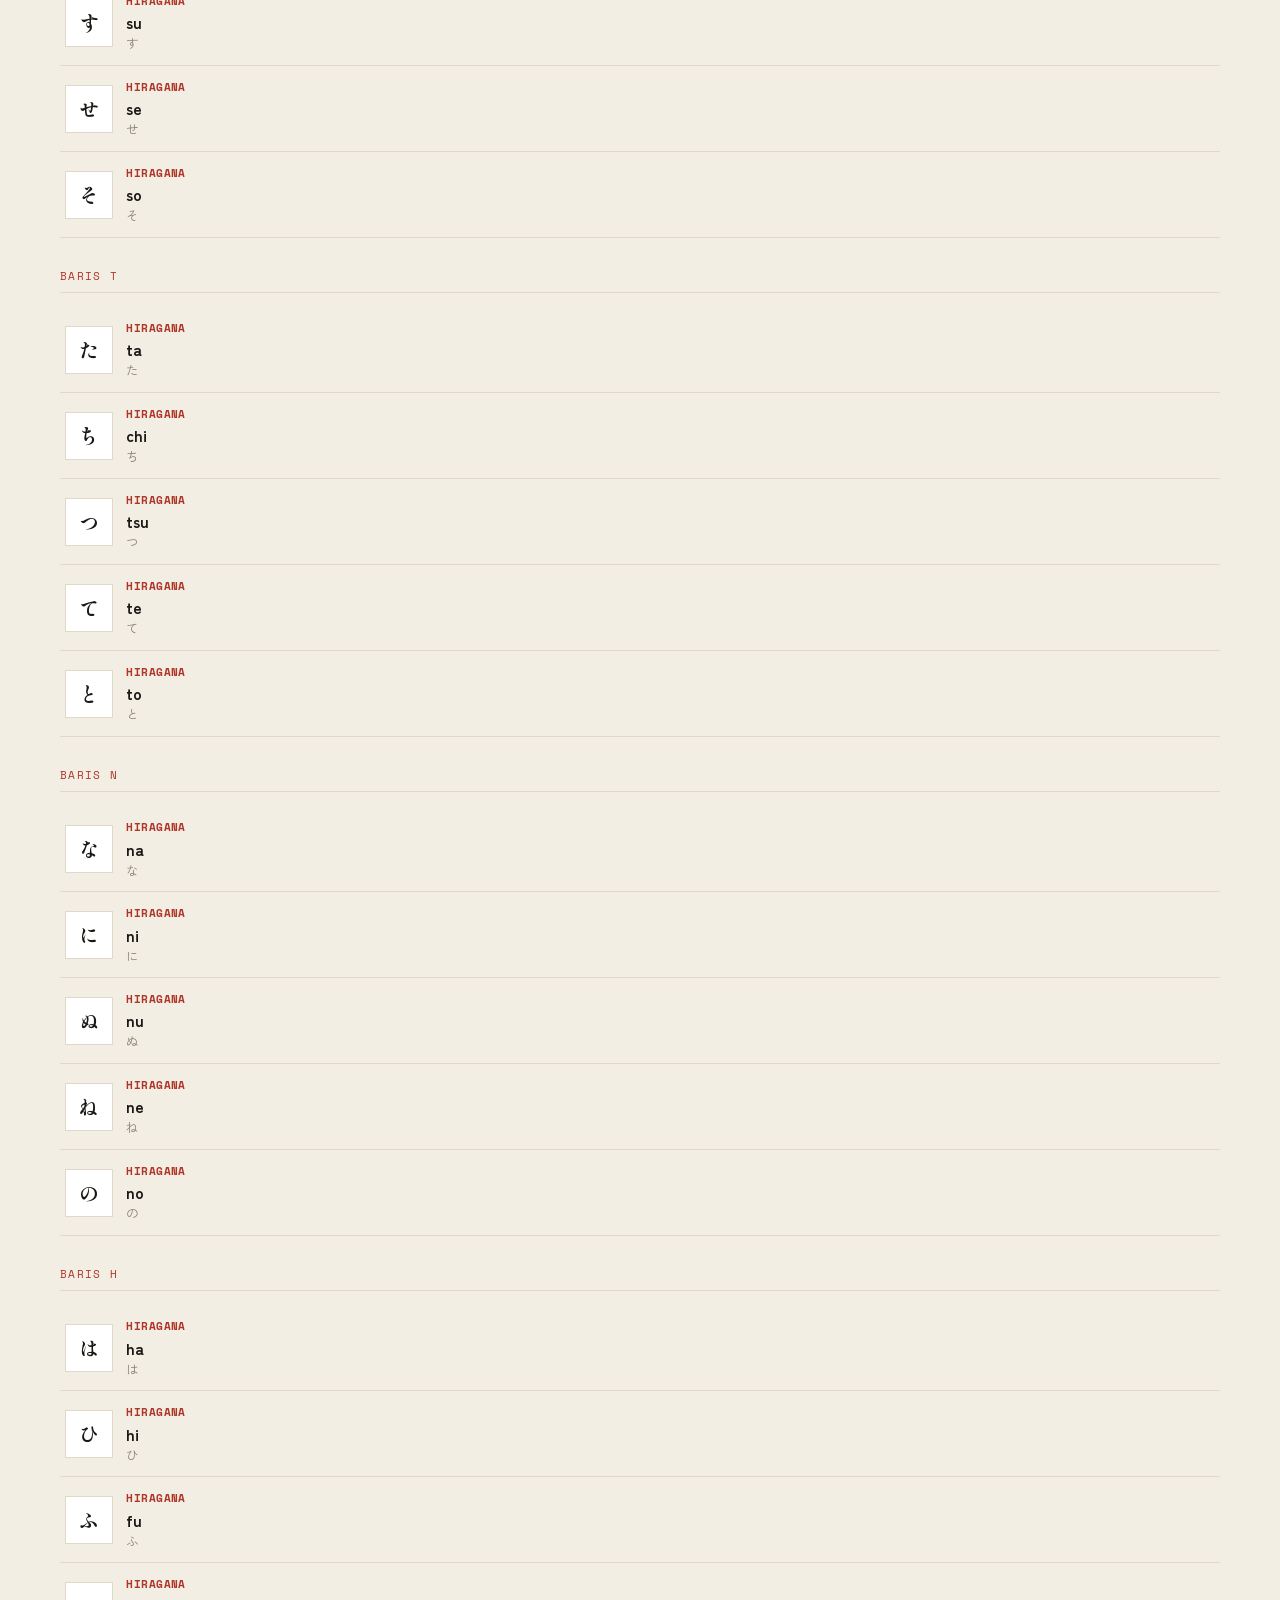
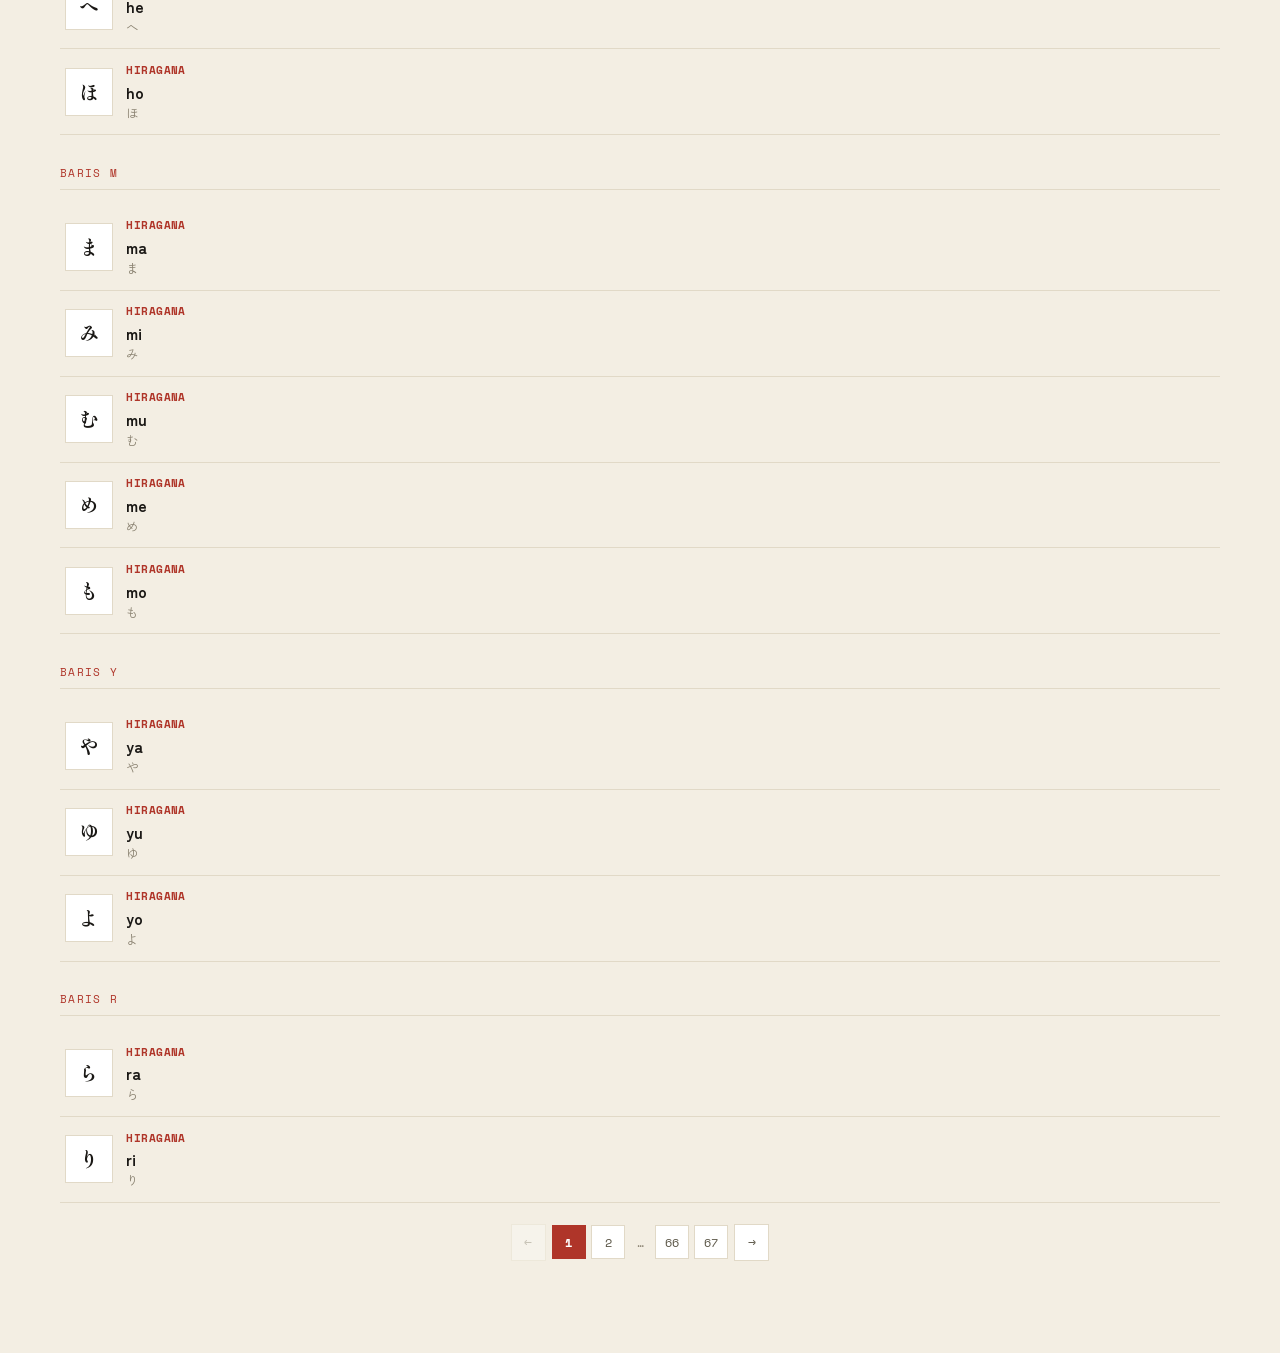
==== commit ba75dac2: "update bunpou" ====
--- a/index.html
+++ b/index.html
@@ -74,6 +74,7 @@
       <input type="text" id="kamusSearchInput" class="kamus-search" placeholder="Cari kana, romaji, kanji, atau arti..." oninput="renderKamusResults(true)">
     </div>
     <div class="kamus-chips" id="kamusChips"></div>
+    <div class="cat-tabs" id="kerjaSubFilter" style="display:none"></div>
     <div class="kamus-count" id="kamusCount"></div>
     <div id="kamusResults"></div>
   </div>
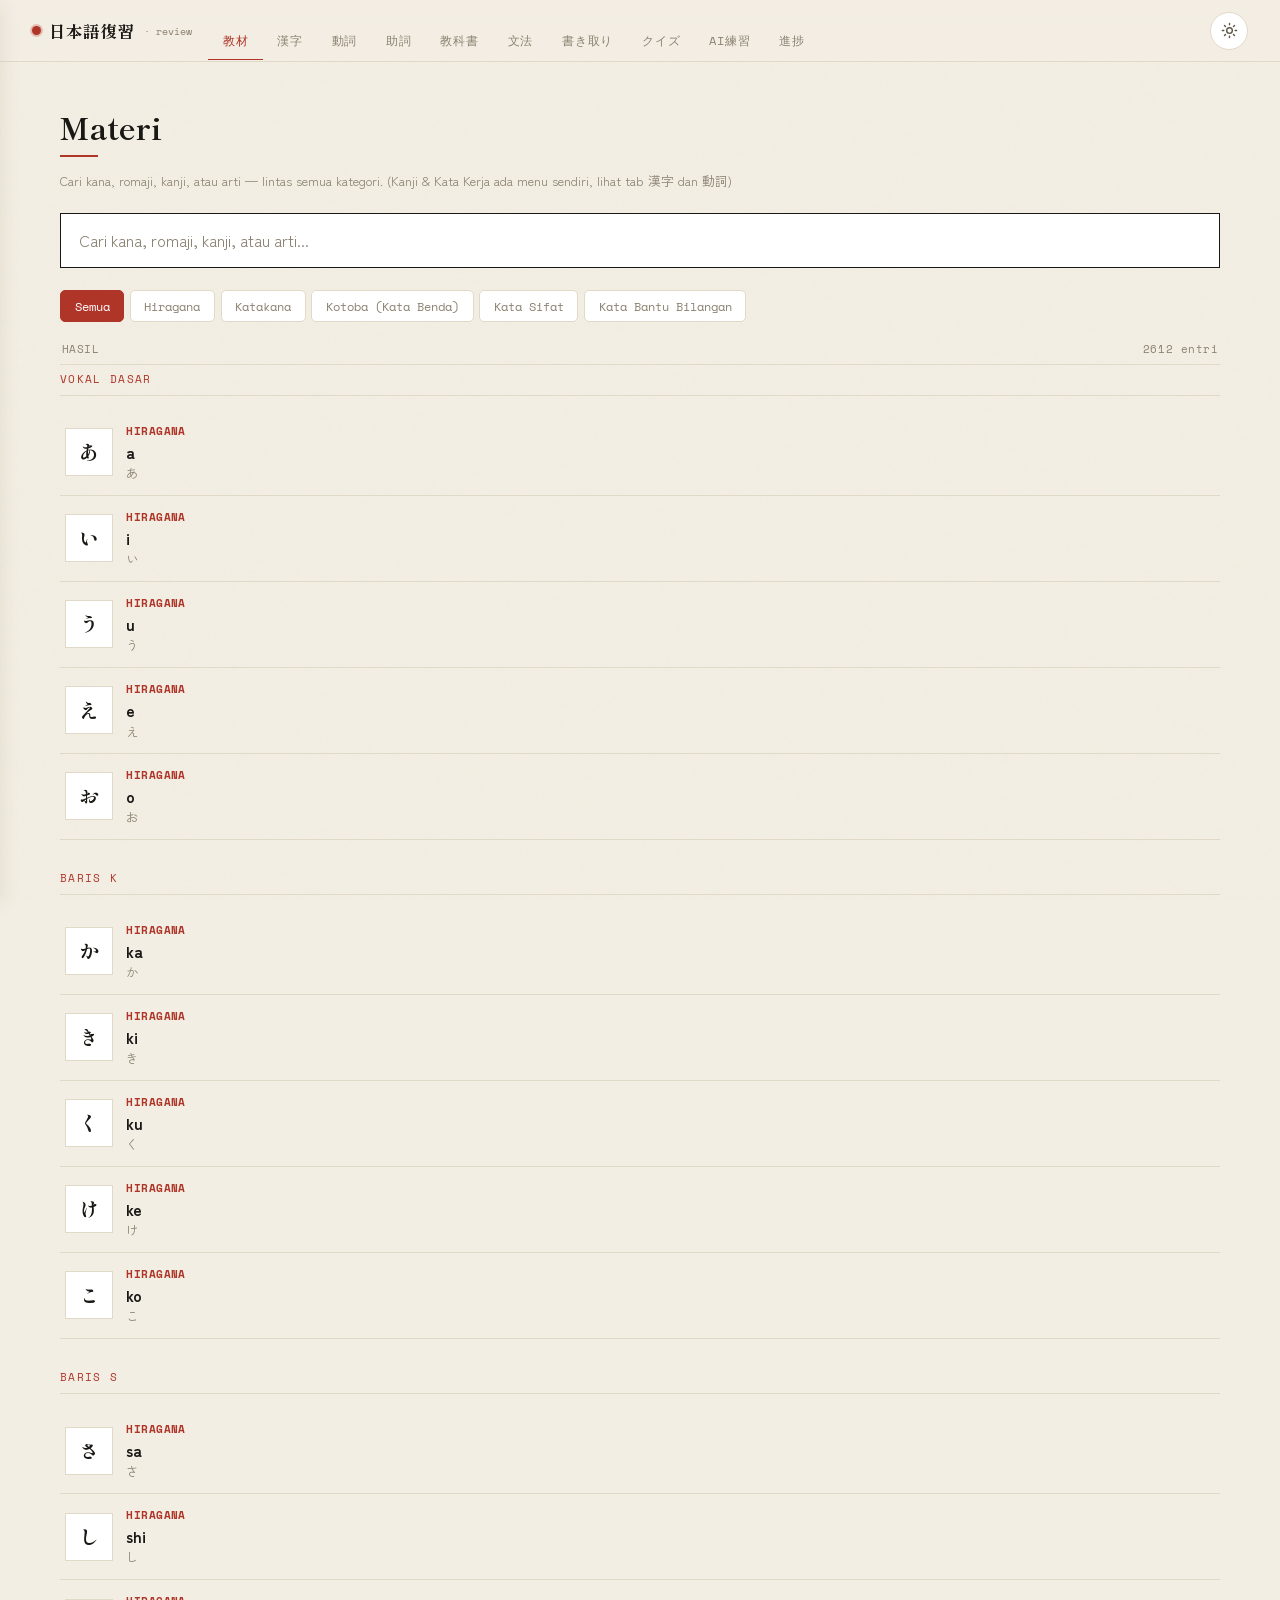
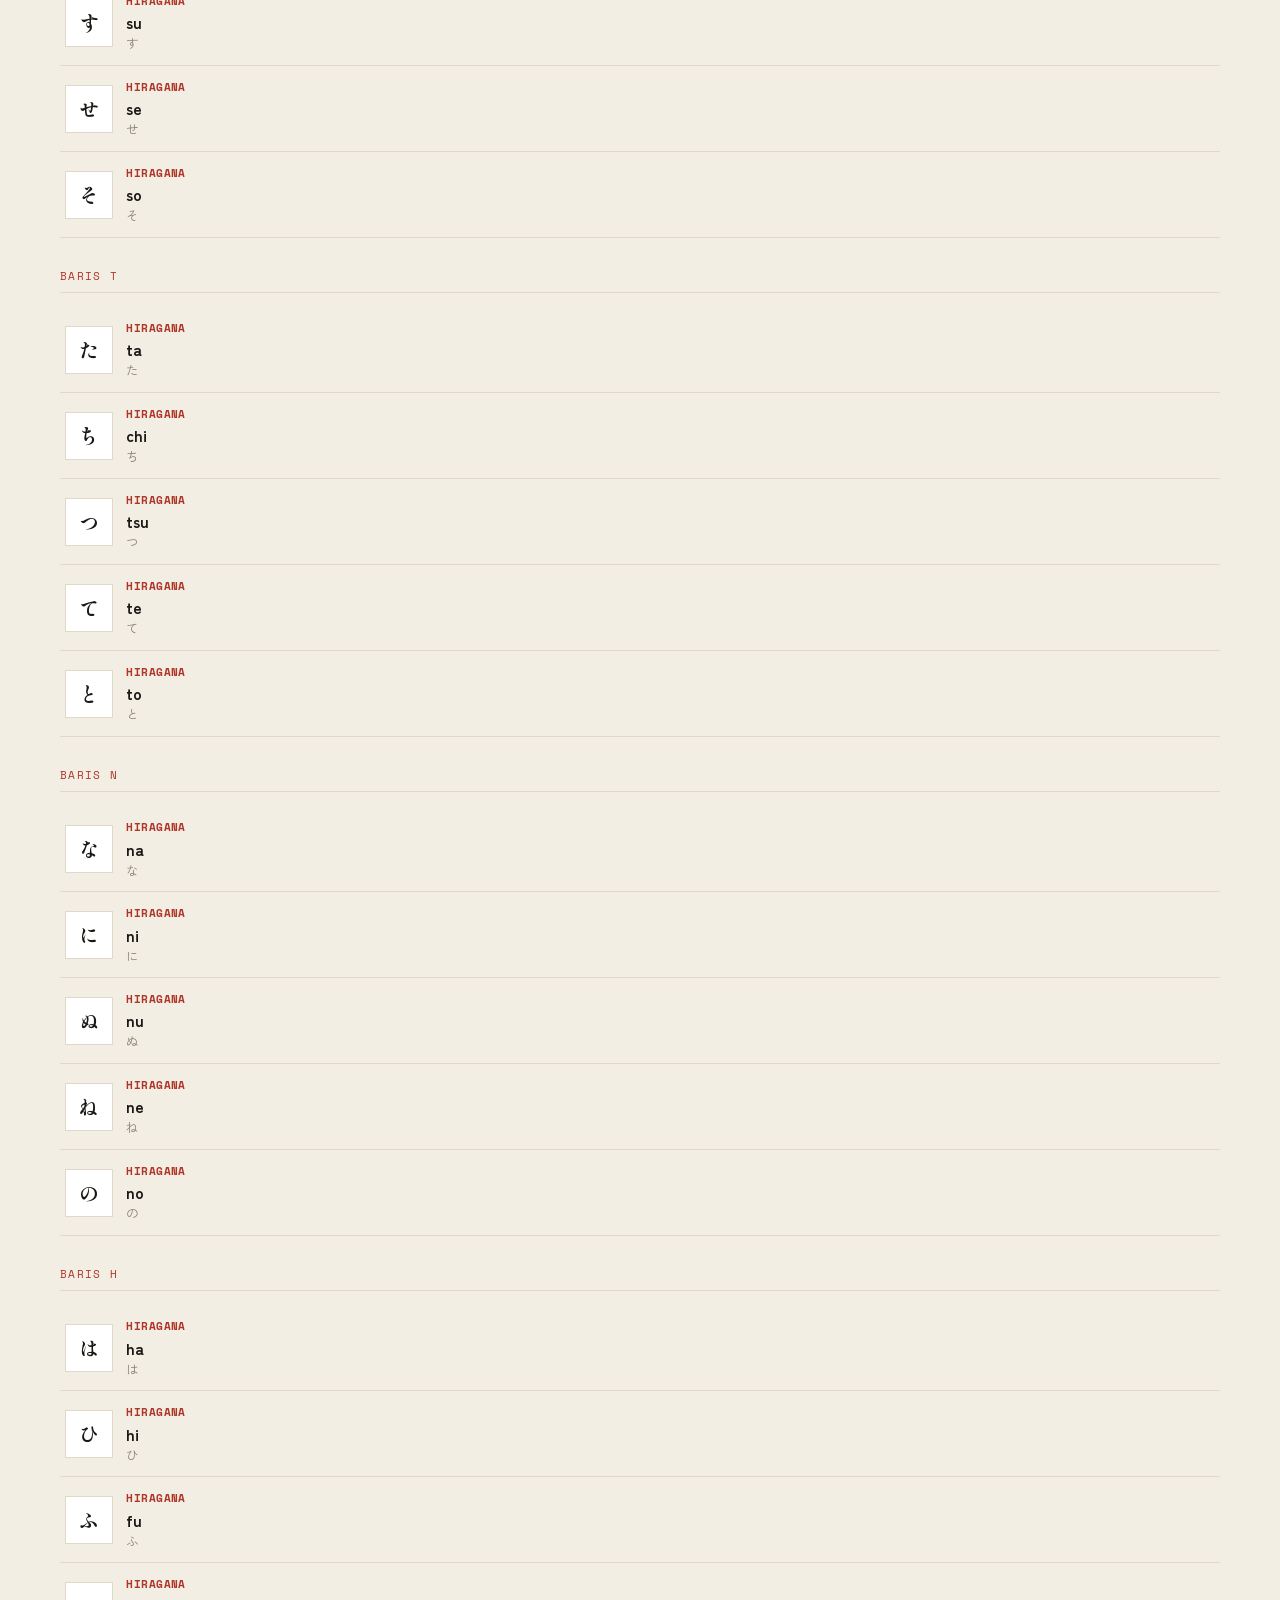
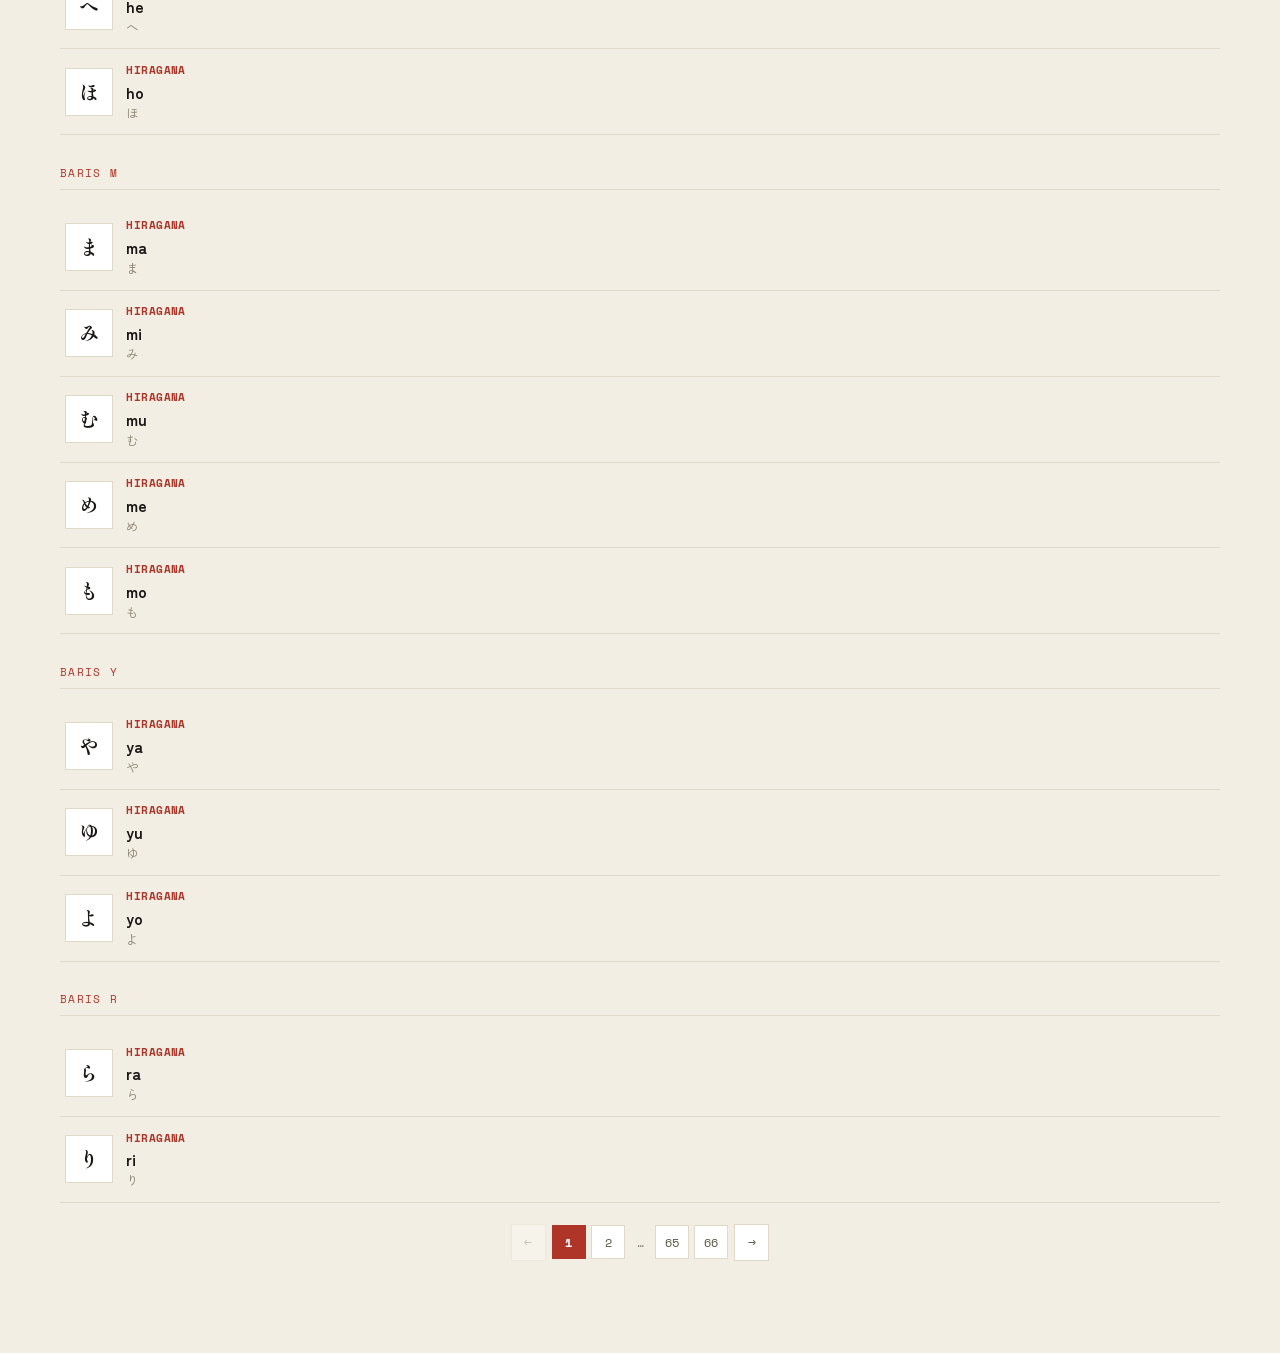
==== commit a2578851: "update kotoba" ====
--- a/index.html
+++ b/index.html
@@ -22,6 +22,8 @@
   <!-- desktop nav -->
   <nav id="desktopNav">
     <button class="active" onclick="showPage('materi',this)">教材</button>
+    <button onclick="showPage('kanji',this)">漢字</button>
+    <button onclick="showPage('katakerja',this)">動詞</button>
     <button onclick="showPage('partikel',this)">助詞</button>
     <button onclick="showPage('buku',this)">教科書</button>
     <button onclick="showPage('bunpou',this)">文法</button>
@@ -47,6 +49,8 @@
   <div class="drawer-logo">日本語復習<small>· review</small></div>
   <nav class="drawer-nav">
     <button class="active" onclick="showPage('materi',this,true)">教材</button>
+    <button onclick="showPage('kanji',this,true)">漢字</button>
+    <button onclick="showPage('katakerja',this,true)">動詞</button>
     <button onclick="showPage('partikel',this,true)">助詞</button>
     <button onclick="showPage('buku',this,true)">教科書</button>
     <button onclick="showPage('bunpou',this,true)">文法</button>
@@ -66,17 +70,39 @@
 
 <main>
 
-  <!-- MATERI (Kamus Terpadu) -->
+  <!-- MATERI (Kamus Terpadu — Hiragana/Katakana/Kotoba/Kata Sifat/Counter) -->
   <div id="pageMateri" class="page active">
     <div class="sec-title">Materi</div>
-    <div class="sec-sub">Cari kana, romaji, kanji, atau arti — lintas semua kategori.</div>
+    <div class="sec-sub">Cari kana, romaji, kanji, atau arti — lintas semua kategori. (Kanji &amp; Kata Kerja ada menu sendiri, lihat tab 漢字 dan 動詞)</div>
     <div class="kamus-search-wrap">
       <input type="text" id="kamusSearchInput" class="kamus-search" placeholder="Cari kana, romaji, kanji, atau arti..." oninput="renderKamusResults(true)">
     </div>
     <div class="kamus-chips" id="kamusChips"></div>
-    <div class="cat-tabs" id="kerjaSubFilter" style="display:none"></div>
     <div class="kamus-count" id="kamusCount"></div>
     <div id="kamusResults"></div>
+  </div>
+
+  <!-- KANJI (halaman sendiri) -->
+  <div id="pageKanji" class="page">
+    <div class="sec-title">Kanji</div>
+    <div class="sec-sub">Cari kanji, cara baca (onyomi/kunyomi), atau arti.</div>
+    <div class="kamus-search-wrap">
+      <input type="text" id="kanjiSearchInput" class="kamus-search" placeholder="Cari kanji, cara baca, atau arti..." oninput="renderKanjiPage(true)">
+    </div>
+    <div class="kamus-count" id="kanjiCount"></div>
+    <div id="kanjiResults"></div>
+  </div>
+
+  <!-- KATA KERJA (halaman sendiri) -->
+  <div id="pageKatakerja" class="page">
+    <div class="sec-title">Kata Kerja</div>
+    <div class="sec-sub">Per kelompok (I/II/III), atau per jenis 自動詞 (jidoushi) &amp; 他動詞 (tadoushi).</div>
+    <div class="cat-tabs" id="kkTabs"></div>
+    <div class="kamus-search-wrap">
+      <input type="text" id="kkSearchInput" class="kamus-search" placeholder="Cari kata kerja, romaji, kanji, atau arti..." oninput="renderKataKerjaResults(true)">
+    </div>
+    <div class="kamus-count" id="kkCount"></div>
+    <div id="kkResults"></div>
   </div>
 
   <!-- PARTIKEL -->
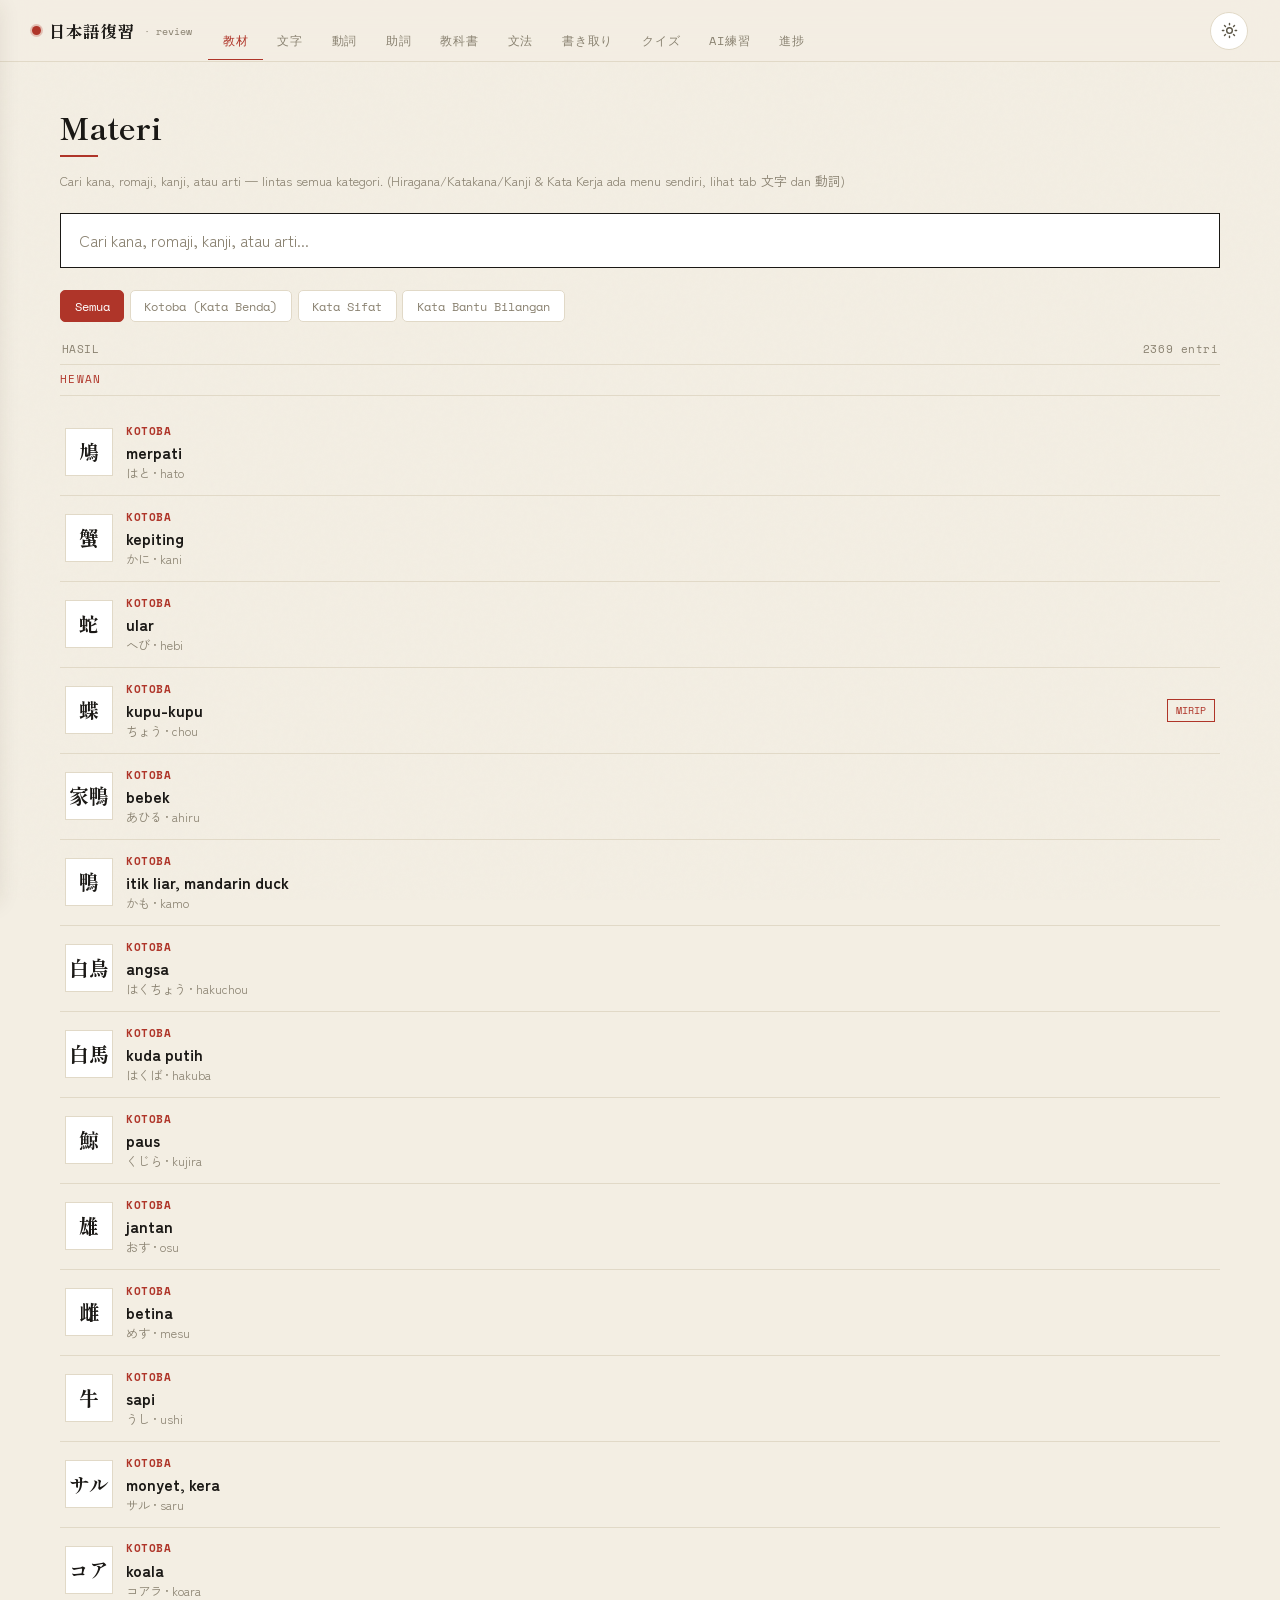
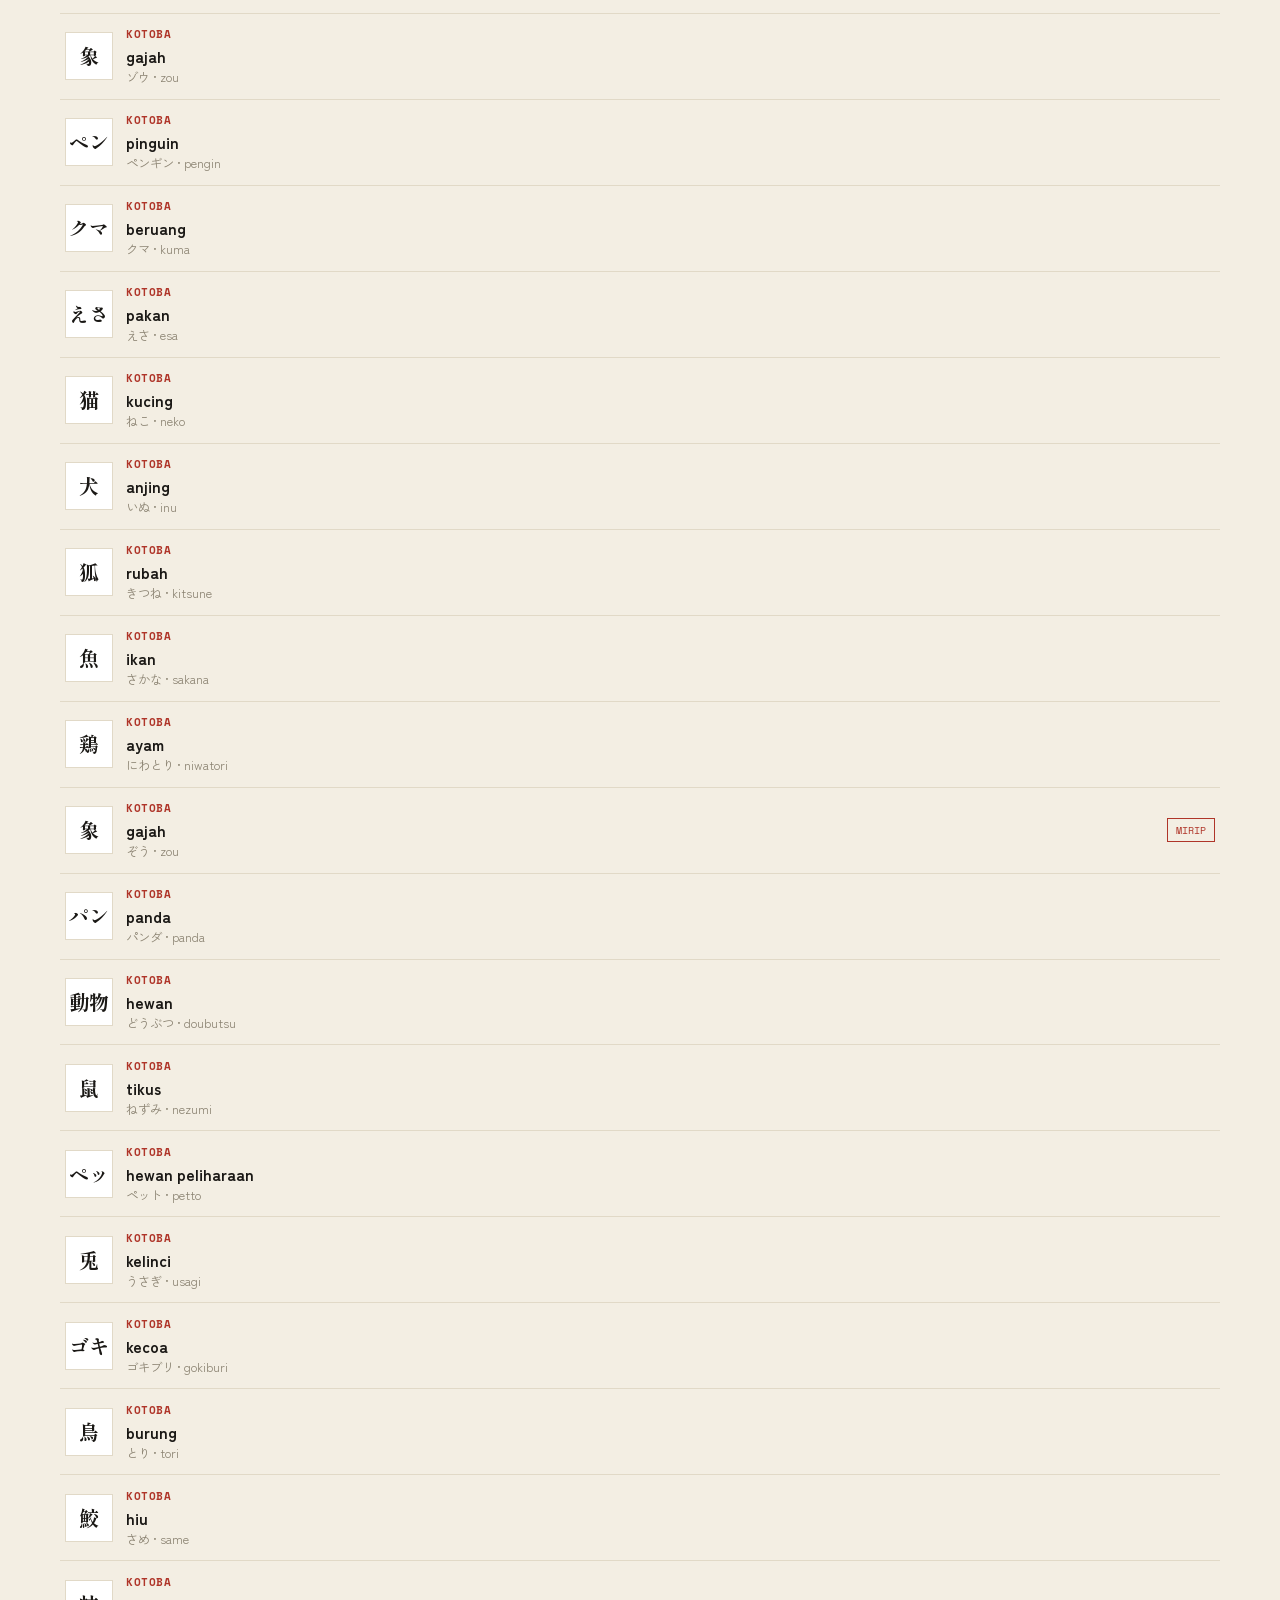
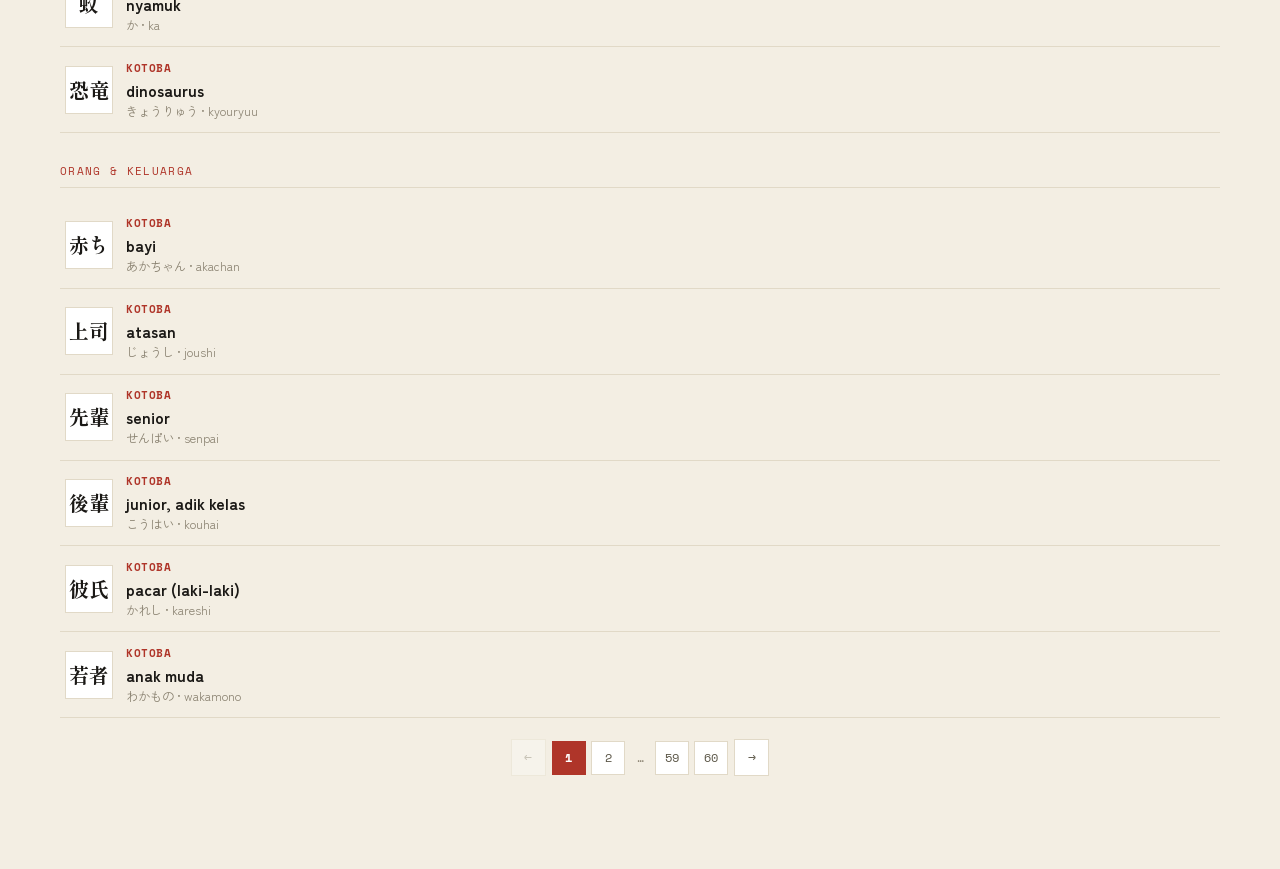
==== commit b18f48a8: "update kanji" ====
--- a/index.html
+++ b/index.html
@@ -22,7 +22,7 @@
   <!-- desktop nav -->
   <nav id="desktopNav">
     <button class="active" onclick="showPage('materi',this)">教材</button>
-    <button onclick="showPage('kanji',this)">漢字</button>
+    <button onclick="showPage('moji',this)">文字</button>
     <button onclick="showPage('katakerja',this)">動詞</button>
     <button onclick="showPage('partikel',this)">助詞</button>
     <button onclick="showPage('buku',this)">教科書</button>
@@ -49,7 +49,7 @@
   <div class="drawer-logo">日本語復習<small>· review</small></div>
   <nav class="drawer-nav">
     <button class="active" onclick="showPage('materi',this,true)">教材</button>
-    <button onclick="showPage('kanji',this,true)">漢字</button>
+    <button onclick="showPage('moji',this,true)">文字</button>
     <button onclick="showPage('katakerja',this,true)">動詞</button>
     <button onclick="showPage('partikel',this,true)">助詞</button>
     <button onclick="showPage('buku',this,true)">教科書</button>
@@ -70,10 +70,10 @@
 
 <main>
 
-  <!-- MATERI (Kamus Terpadu — Hiragana/Katakana/Kotoba/Kata Sifat/Counter) -->
+  <!-- MATERI (Kamus Terpadu — Kotoba/Kata Sifat/Counter) -->
   <div id="pageMateri" class="page active">
     <div class="sec-title">Materi</div>
-    <div class="sec-sub">Cari kana, romaji, kanji, atau arti — lintas semua kategori. (Kanji &amp; Kata Kerja ada menu sendiri, lihat tab 漢字 dan 動詞)</div>
+    <div class="sec-sub">Cari kana, romaji, kanji, atau arti — lintas semua kategori. (Hiragana/Katakana/Kanji &amp; Kata Kerja ada menu sendiri, lihat tab 文字 dan 動詞)</div>
     <div class="kamus-search-wrap">
       <input type="text" id="kamusSearchInput" class="kamus-search" placeholder="Cari kana, romaji, kanji, atau arti..." oninput="renderKamusResults(true)">
     </div>
@@ -82,15 +82,17 @@
     <div id="kamusResults"></div>
   </div>
 
-  <!-- KANJI (halaman sendiri) -->
-  <div id="pageKanji" class="page">
-    <div class="sec-title">Kanji</div>
-    <div class="sec-sub">Cari kanji, cara baca (onyomi/kunyomi), atau arti.</div>
-    <div class="kamus-search-wrap">
-      <input type="text" id="kanjiSearchInput" class="kamus-search" placeholder="Cari kanji, cara baca, atau arti..." oninput="renderKanjiPage(true)">
-    </div>
-    <div class="kamus-count" id="kanjiCount"></div>
-    <div id="kanjiResults"></div>
+  <!-- MOJI (halaman sendiri — Hiragana/Katakana/Kanji digabung lewat tab) -->
+  <div id="pageMoji" class="page">
+    <div class="sec-title">Moji</div>
+    <div class="sec-sub">Hiragana, katakana, dan kanji dalam satu tempat. Cari karakter, cara baca, atau arti.</div>
+    <div class="cat-tabs" id="mojiTabs"></div>
+    <div class="kamus-chips" id="mojiKanjiChips" style="display:none"></div>
+    <div class="kamus-search-wrap">
+      <input type="text" id="mojiSearchInput" class="kamus-search" placeholder="Cari karakter, cara baca, atau arti..." oninput="renderMojiResults(true)">
+    </div>
+    <div class="kamus-count" id="mojiCount"></div>
+    <div id="mojiResults"></div>
   </div>
 
   <!-- KATA KERJA (halaman sendiri) -->
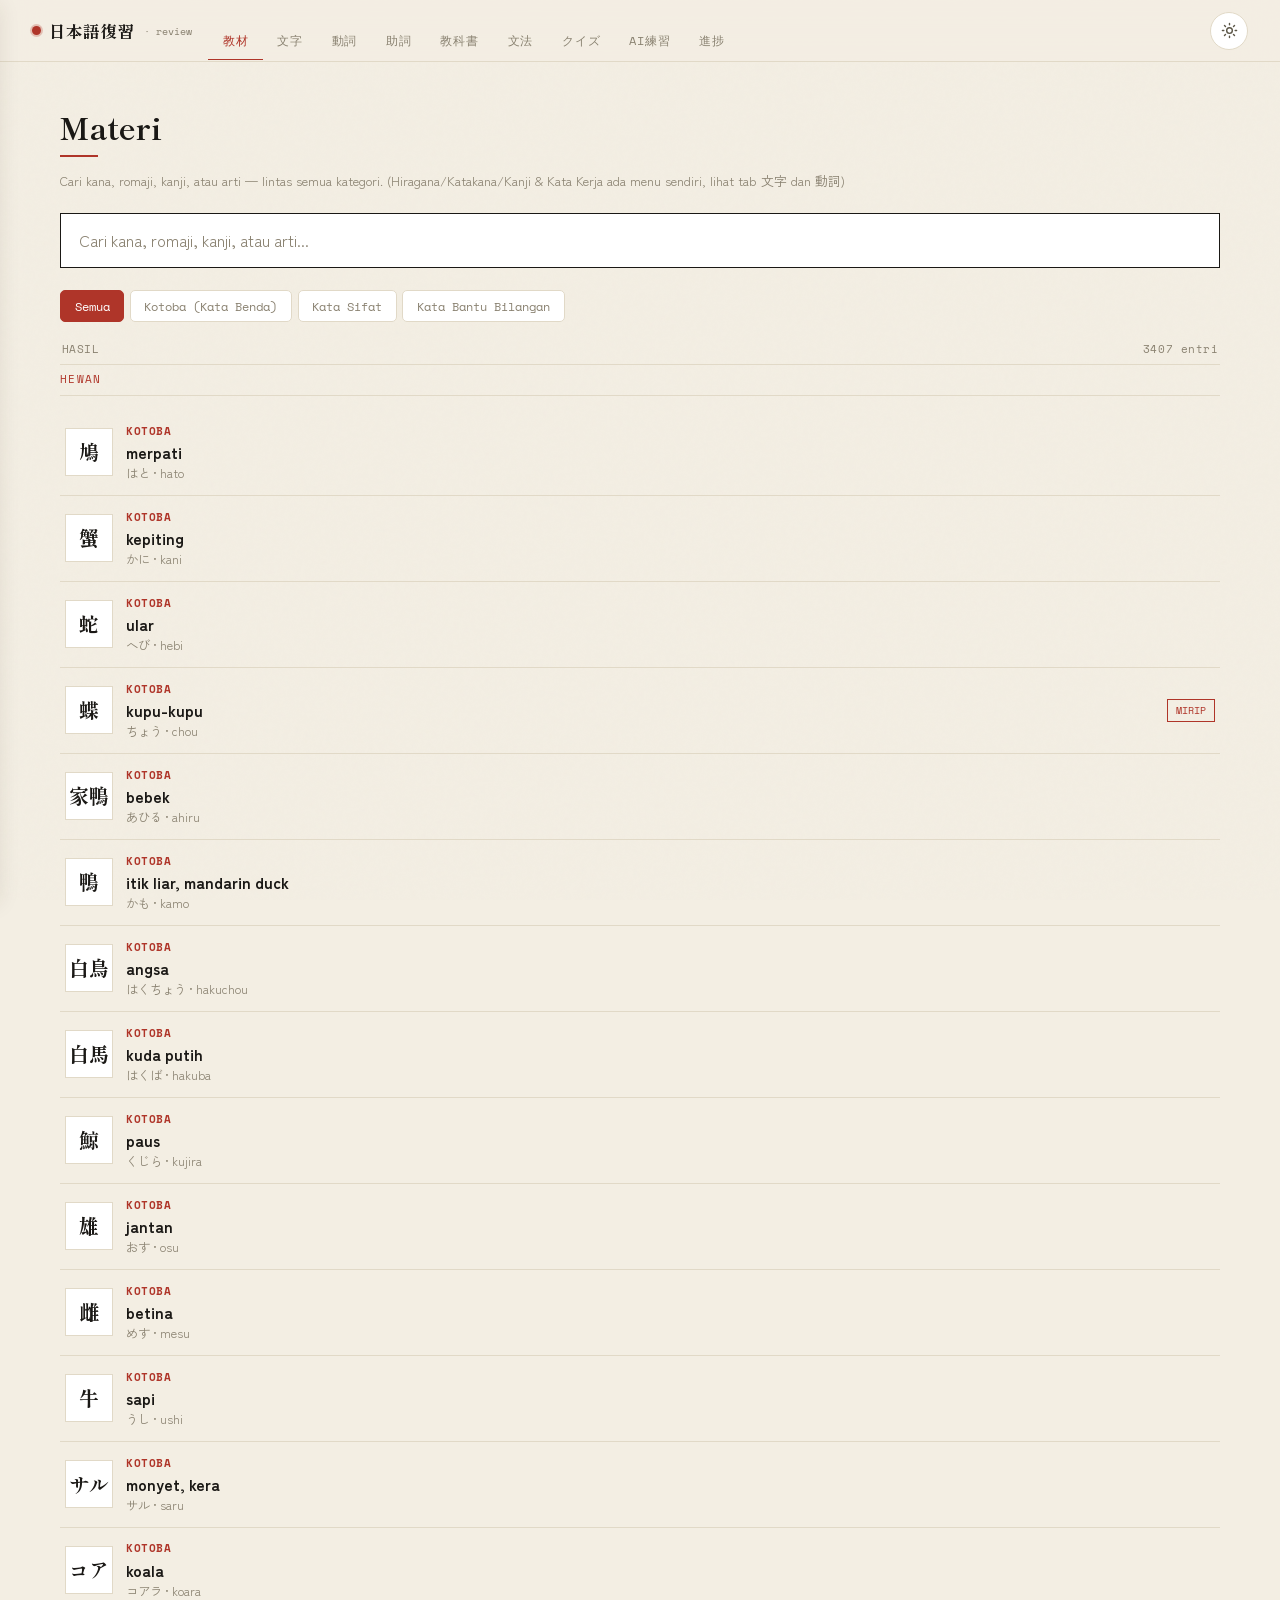
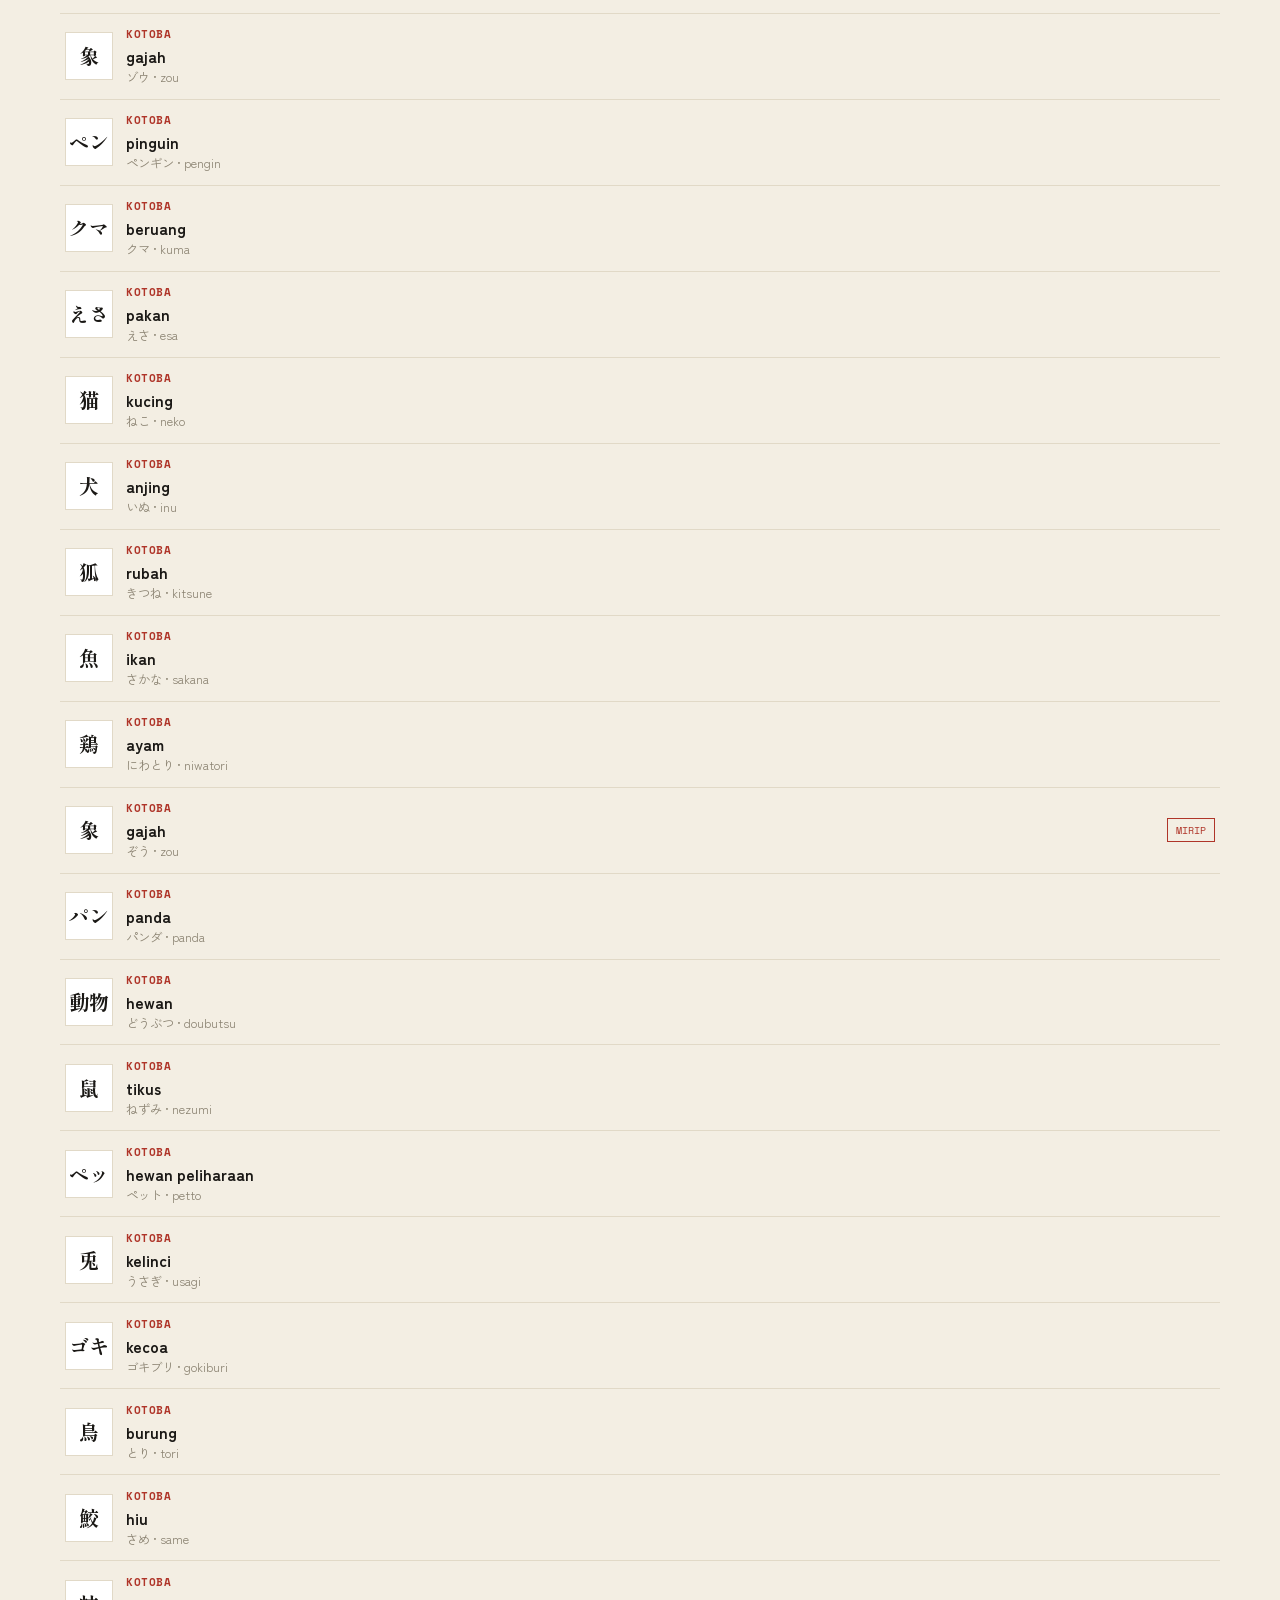
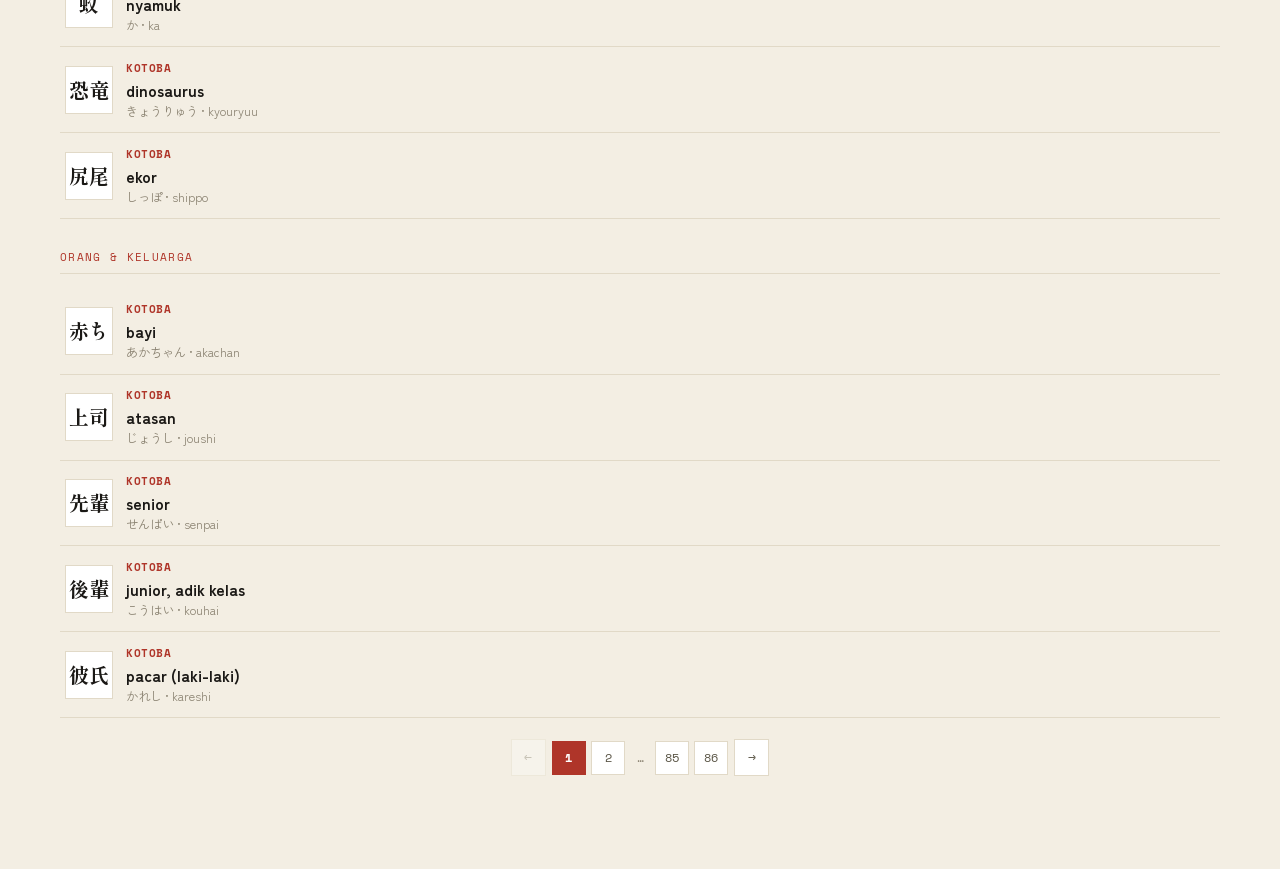
==== commit 2136954d: "update fitur ai" ====
--- a/index.html
+++ b/index.html
@@ -27,7 +27,6 @@
     <button onclick="showPage('partikel',this)">助詞</button>
     <button onclick="showPage('buku',this)">教科書</button>
     <button onclick="showPage('bunpou',this)">文法</button>
-    <button onclick="showPage('menulis',this)">書き取り</button>
     <button onclick="showPage('quiz',this)">クイズ</button>
     <button onclick="showPage('latihanai',this)">AI練習</button>
     <button onclick="showPage('progress',this)">進捗</button>
@@ -54,7 +53,6 @@
     <button onclick="showPage('partikel',this,true)">助詞</button>
     <button onclick="showPage('buku',this,true)">教科書</button>
     <button onclick="showPage('bunpou',this,true)">文法</button>
-    <button onclick="showPage('menulis',this,true)">書き取り</button>
     <button onclick="showPage('quiz',this,true)">クイズ</button>
     <button onclick="showPage('latihanai',this,true)">AI練習</button>
     <button onclick="showPage('progress',this,true)">進捗</button>
@@ -185,11 +183,18 @@
     </div>
   </div>
 
-  <!-- LATIHAN AI -->
+  <!-- AI -->
   <div id="pageLatihanai" class="page">
-    <div class="sec-title">Latihan AI</div>
-    <div class="sec-sub">Soal isian (bukan pilihan ganda) dibuat oleh AI dari materi yang kamu pilih — kamu ketik sendiri jawabannya.</div>
-
+    <div class="sec-title">AI</div>
+    <div class="sec-sub">Fitur-fitur belajar yang dibantu AI — pilih mode di bawah.</div>
+
+    <div id="aiTabBar" style="display:flex;gap:.3rem;margin-bottom:1.2rem;flex-wrap:wrap">
+      <button class="cat-btn active" onclick="aiSwitchTab('latihan',this)">Latihan Soal</button>
+      <button class="cat-btn" onclick="aiSwitchTab('chat',this)">Chatbot</button>
+      <button class="cat-btn" onclick="aiSwitchTab('menulis',this)">Menulis</button>
+    </div>
+
+  <div id="aiPanelLatihan">
     <div class="qsetup" id="aiSetup">
       <div class="qlabel">Provider AI</div>
       <div class="trow" id="aiProviderRow">
@@ -275,6 +280,117 @@
 
     <div id="aiErrorBox" class="qwarn" style="display:none;text-align:center;padding:1rem;max-width:640px;margin:1rem auto"></div>
   </div>
+  <!-- /aiPanelLatihan -->
+
+  <!-- CHATBOT -->
+  <div id="aiPanelChat" style="display:none">
+    <div class="sec-sub" style="margin-bottom:1rem">Ngobrol bahasa Jepang sama AI, dibatasi cuma pakai kotoba &amp; bunpou yang kamu pilih di bawah — jadi gak kelewat level. Provider &amp; API key sama kayak di tab Latihan Soal.</div>
+
+    <div class="qlabel">Pilih Materi yang Boleh Dipakai AI</div>
+    <div class="smrow">
+      <button class="smbtn" onclick="chatSelAll(true)">Pilih Semua</button>
+      <button class="smbtn" onclick="chatSelAll(false)">Hapus Semua</button>
+    </div>
+    <div class="qog-search-wrap"><input class="qog-search" id="chatQogSearchInput" placeholder="Cari kategori (misal: bab 5, hewan, bunpou)..." autocomplete="off" oninput="filterChatQog()"></div>
+    <div class="qog" id="chatQog"></div>
+    <div class="qwarn" id="chatWarn">Pilih minimal satu kategori materi.</div>
+
+    <div class="qlabel">Topik / Skenario <small>(opsional — kosongkan biar AI bebas mulai)</small></div>
+    <input type="text" id="chatTopicInput" class="input-ai" placeholder="contoh: di restoran, beli tiket kereta, nanya alamat, dst..." autocomplete="off">
+
+    <button class="start-btn" id="chatStartBtn" onclick="startChat()" disabled style="margin-top:1rem">Mulai Chat</button>
+
+    <div id="chatWindow" style="display:none;max-width:640px;margin:1.2rem auto 0">
+      <div class="chat-messages" id="chatMessages"></div>
+      <div class="chat-inputrow">
+        <input type="text" id="chatInput" class="input-ai" placeholder="Ketik balasanmu di sini..." autocomplete="off" onkeydown="if(event.key==='Enter')sendChatMsg()">
+        <button class="smbtn" onclick="sendChatMsg()">Kirim</button>
+      </div>
+      <button class="smbtn" onclick="resetChat()" style="margin-top:.6rem">↺ Chat Baru / Ganti Materi</button>
+    </div>
+
+    <div id="chatErrorBox" class="qwarn" style="display:none;text-align:center;padding:1rem;max-width:640px;margin:1rem auto"></div>
+  </div>
+  <!-- /aiPanelChat -->
+
+  <!-- MENULIS -->
+  <div id="aiPanelMenulis" style="display:none">
+    <div class="sec-sub">Karakter panduan muncul transparan di kanvas — timpa langsung di atasnya untuk latihan menulis tangan. Hasil coretanmu dicek otomatis oleh AI.</div>
+
+    <div class="qsetup" id="wSetup">
+      <div class="qlabel">Pilih Kategori</div>
+      <div class="qog" id="wog"></div>
+      <div class="qwarn" id="wWarn">Pilih minimal satu kategori.</div>
+
+      <div class="qlabel">Urutan Soal</div>
+      <div class="trow" id="wOrderRow">
+        <button class="tbtn sel" data-o="acak" onclick="setWOrder(this)">Acak</button>
+        <button class="tbtn" data-o="urut" onclick="setWOrder(this)">Berurutan</button>
+      </div>
+
+      <div class="qwarn" id="wAINote" style="display:block;color:var(--text3);font-style:italic">Coretanmu di kanvas dicek otomatis oleh AI — pakai API key yang sama dengan tab Latihan AI. Fitur ini WAJIB model yang mendukung input gambar (vision) — model teks biasa (mis. default Groq) akan gagal.</div>
+      <input type="text" id="wModelInput" class="input-ai" placeholder="Model vision khusus (opsional, kosongkan utk pakai default)" autocomplete="off" oninput="wSaveVisionModel(this)">
+      <div class="qwarn" id="wModelStatus" style="display:block;color:var(--text3);font-size:.75rem"></div>
+
+      <div class="qlabel">Jumlah Soal</div>
+      <div class="trow" id="wCntRow">
+        <button class="tbtn" data-c="10" onclick="setWCount(this)">10</button>
+        <button class="tbtn sel" data-c="20" onclick="setWCount(this)">20</button>
+        <button class="tbtn" data-c="40" onclick="setWCount(this)">40</button>
+        <button class="tbtn" data-c="999" onclick="setWCount(this)">Semua</button>
+        <input type="number" id="wCntCustom" class="input-ai" min="1" max="500" placeholder="Custom..." style="width:110px;flex:0 0 auto" oninput="setWCountCustom(this)">
+      </div>
+      <button class="start-btn" id="wStartBtn" onclick="startWriting()" disabled>Mulai Menulis</button>
+    </div>
+
+    <div id="wActive" style="display:none;max-width:520px;margin:0 auto">
+      <div class="qpb"><div class="qpf" id="wPf"></div></div>
+      <div class="qmeta"><span id="wCtr">1 / 20</span><span id="wSc">✓ 0  ✗ 0</span></div>
+      <div class="qcard" style="padding:1.4rem 1.2rem">
+        <div class="qtag" id="wTag"></div>
+        <div class="qprompt md" id="wPrompt"></div>
+        <div class="qsub" id="wSub"></div>
+      </div>
+
+      <div class="wcanvas-wrap" id="wCanvasWrap">
+        <canvas id="wGuideCanvas" class="w-canvas w-guide-canvas"></canvas>
+        <canvas id="wInkCanvas" class="w-canvas w-ink-canvas"></canvas>
+      </div>
+
+      <div class="smrow" style="justify-content:center;margin-top:.7rem">
+        <button class="smbtn" id="wGuideToggleBtn" onclick="wToggleGuide()">Sembunyikan Panduan</button>
+        <button class="smbtn" onclick="wClearInk()">Hapus Coretan</button>
+      </div>
+
+      <div class="qsub" id="wNote" style="display:none;text-align:center;margin-top:.7rem"></div>
+      <button class="smbtn" id="wNoteToggleBtn" onclick="wToggleNote()" style="display:none;margin:.6rem auto 0;display:flex">Lihat Catatan</button>
+
+      <button class="start-btn" id="wAICheckBtn" onclick="wCheckWithAI()" style="display:none;margin-top:1.1rem">Cek dengan AI</button>
+      <div class="qfb" id="wAIFb"></div>
+      <button class="nxtbtn" id="wAINxtBtn" onclick="wAdvance()">Lanjut →</button>
+
+      <div class="wcheck-row" id="wCheckRow">
+        <button class="wbtn wbtn-ng" onclick="wMark(false)">✗ Perlu Diulang</button>
+        <button class="wbtn wbtn-ok" onclick="wMark(true)">✓ Sudah Bisa</button>
+      </div>
+    </div>
+
+    <div id="wResult" style="display:none;max-width:480px;margin:0 auto;text-align:center">
+      <div class="sec-title" style="text-align:center">Selesai！</div>
+      <div class="rscore" id="wRScore"></div>
+      <div class="rsub" id="wRSub"></div>
+      <div class="rgrid">
+        <div class="rstat"><div class="rv g" id="wRC"></div><div class="rl">Sudah Bisa</div></div>
+        <div class="rstat"><div class="rv r" id="wRW"></div><div class="rl">Perlu Diulang</div></div>
+      </div>
+      <button class="rbtn" id="wRetryWrongBtn" onclick="wRetryWrong()">Ulangi yang Perlu Diulang</button>
+      <button class="rbtn" onclick="backWSetup()">Pengaturan</button>
+    </div>
+  </div>
+
+  <!-- /aiPanelMenulis -->
+
+  </div>
 
   <!-- PROGRESS -->
   <div id="pageProgress" class="page">
@@ -311,82 +427,6 @@
     <div id="bunpouContent"></div>
   </div>
 
-  <!-- MENULIS -->
-  <div id="pageMenulis" class="page">
-    <div class="sec-title">書き取り · Menulis</div>
-    <div class="sec-sub">Karakter panduan muncul transparan di kanvas — timpa langsung di atasnya untuk latihan menulis tangan. Hasil coretanmu dicek otomatis oleh AI.</div>
-
-    <div class="qsetup" id="wSetup">
-      <div class="qlabel">Pilih Kategori</div>
-      <div class="qog" id="wog"></div>
-      <div class="qwarn" id="wWarn">Pilih minimal satu kategori.</div>
-
-      <div class="qlabel">Urutan Soal</div>
-      <div class="trow" id="wOrderRow">
-        <button class="tbtn sel" data-o="acak" onclick="setWOrder(this)">Acak</button>
-        <button class="tbtn" data-o="urut" onclick="setWOrder(this)">Berurutan</button>
-      </div>
-
-      <div class="qwarn" id="wAINote" style="display:block;color:var(--text3);font-style:italic">Coretanmu di kanvas dicek otomatis oleh AI — pakai API key yang sama dengan tab Latihan AI. Fitur ini WAJIB model yang mendukung input gambar (vision) — model teks biasa (mis. default Groq) akan gagal.</div>
-      <input type="text" id="wModelInput" class="input-ai" placeholder="Model vision khusus (opsional, kosongkan utk pakai default)" autocomplete="off" oninput="wSaveVisionModel(this)">
-      <div class="qwarn" id="wModelStatus" style="display:block;color:var(--text3);font-size:.75rem"></div>
-
-      <div class="qlabel">Jumlah Soal</div>
-      <div class="trow" id="wCntRow">
-        <button class="tbtn" data-c="10" onclick="setWCount(this)">10</button>
-        <button class="tbtn sel" data-c="20" onclick="setWCount(this)">20</button>
-        <button class="tbtn" data-c="40" onclick="setWCount(this)">40</button>
-        <button class="tbtn" data-c="999" onclick="setWCount(this)">Semua</button>
-        <input type="number" id="wCntCustom" class="input-ai" min="1" max="500" placeholder="Custom..." style="width:110px;flex:0 0 auto" oninput="setWCountCustom(this)">
-      </div>
-      <button class="start-btn" id="wStartBtn" onclick="startWriting()" disabled>Mulai Menulis</button>
-    </div>
-
-    <div id="wActive" style="display:none;max-width:520px;margin:0 auto">
-      <div class="qpb"><div class="qpf" id="wPf"></div></div>
-      <div class="qmeta"><span id="wCtr">1 / 20</span><span id="wSc">✓ 0  ✗ 0</span></div>
-      <div class="qcard" style="padding:1.4rem 1.2rem">
-        <div class="qtag" id="wTag"></div>
-        <div class="qprompt md" id="wPrompt"></div>
-        <div class="qsub" id="wSub"></div>
-      </div>
-
-      <div class="wcanvas-wrap" id="wCanvasWrap">
-        <canvas id="wGuideCanvas" class="w-canvas w-guide-canvas"></canvas>
-        <canvas id="wInkCanvas" class="w-canvas w-ink-canvas"></canvas>
-      </div>
-
-      <div class="smrow" style="justify-content:center;margin-top:.7rem">
-        <button class="smbtn" id="wGuideToggleBtn" onclick="wToggleGuide()">Sembunyikan Panduan</button>
-        <button class="smbtn" onclick="wClearInk()">Hapus Coretan</button>
-      </div>
-
-      <div class="qsub" id="wNote" style="display:none;text-align:center;margin-top:.7rem"></div>
-      <button class="smbtn" id="wNoteToggleBtn" onclick="wToggleNote()" style="display:none;margin:.6rem auto 0;display:flex">Lihat Catatan</button>
-
-      <button class="start-btn" id="wAICheckBtn" onclick="wCheckWithAI()" style="display:none;margin-top:1.1rem">Cek dengan AI</button>
-      <div class="qfb" id="wAIFb"></div>
-      <button class="nxtbtn" id="wAINxtBtn" onclick="wAdvance()">Lanjut →</button>
-
-      <div class="wcheck-row" id="wCheckRow">
-        <button class="wbtn wbtn-ng" onclick="wMark(false)">✗ Perlu Diulang</button>
-        <button class="wbtn wbtn-ok" onclick="wMark(true)">✓ Sudah Bisa</button>
-      </div>
-    </div>
-
-    <div id="wResult" style="display:none;max-width:480px;margin:0 auto;text-align:center">
-      <div class="sec-title" style="text-align:center">Selesai！</div>
-      <div class="rscore" id="wRScore"></div>
-      <div class="rsub" id="wRSub"></div>
-      <div class="rgrid">
-        <div class="rstat"><div class="rv g" id="wRC"></div><div class="rl">Sudah Bisa</div></div>
-        <div class="rstat"><div class="rv r" id="wRW"></div><div class="rl">Perlu Diulang</div></div>
-      </div>
-      <button class="rbtn" id="wRetryWrongBtn" onclick="wRetryWrong()">Ulangi yang Perlu Diulang</button>
-      <button class="rbtn" onclick="backWSetup()">Pengaturan</button>
-    </div>
-  </div>
-
 </main>
 
 <script src="data.js"></script>
--- a/style.css
+++ b/style.css
@@ -380,3 +380,11 @@
 .bab-quiz-link{width:100%;text-align:left;background:var(--bg2);border:1px solid var(--accent);color:var(--accent);font-family:var(--font-mono);font-size:.74rem;padding:.65rem .9rem;cursor:pointer;margin-bottom:.8rem;transition:all .15s}
 .bab-quiz-link:hover{background:color-mix(in srgb, var(--accent) 8%, transparent)}
 
+/* ─── CHATBOT (AI) ─── */
+.chat-messages{display:flex;flex-direction:column;gap:.6rem;max-height:58vh;overflow-y:auto;padding:1rem;background:var(--bg2);border:1px solid var(--border);margin-bottom:.8rem;border-radius:var(--r)}
+.chat-bubble{max-width:82%;padding:.6rem .9rem;font-size:.88rem;line-height:1.55;white-space:pre-wrap;border-radius:10px}
+.chat-bubble.chat-ai{align-self:flex-start;background:var(--bg3);border:1px solid var(--border);color:var(--text)}
+.chat-bubble.chat-user{align-self:flex-end;background:var(--accent);color:#fff}
+.chat-bubble.chat-typing{opacity:.55;font-style:italic}
+.chat-inputrow{display:flex;gap:.5rem}
+.chat-inputrow .input-ai{flex:1}
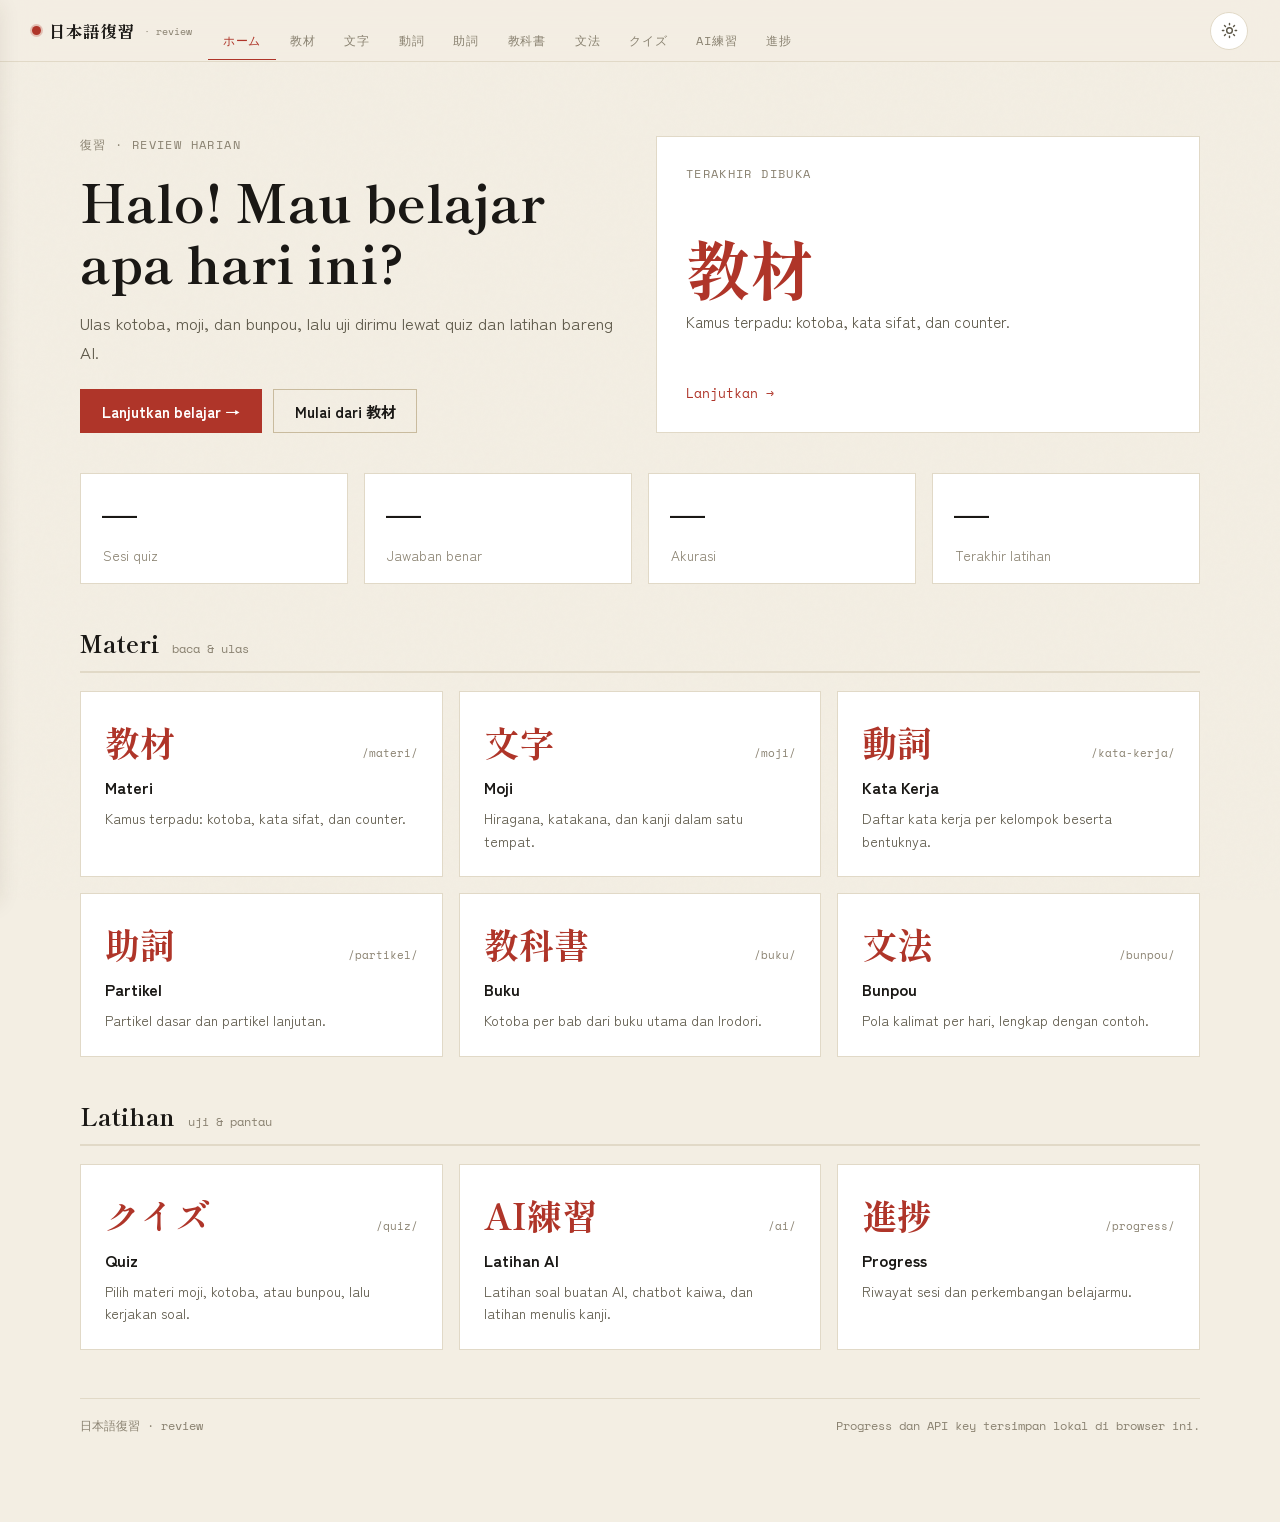
==== commit 9df7f03f: "update ui" ====
--- a/index.html
+++ b/index.html
@@ -1,435 +1,12 @@
 <!DOCTYPE html>
 <html lang="id">
 <head>
-<meta charset="UTF-8">
-<meta name="viewport" content="width=device-width, initial-scale=1.0">
+<meta charset="utf-8">
 <title>日本語復習 · Nihongo Review</title>
-<link rel="preconnect" href="https://fonts.googleapis.com">
-<link href="https://fonts.googleapis.com/css2?family=Shippori+Mincho:wght@500;700&family=Space+Mono:wght@400;700&family=Zen+Kaku+Gothic+New:wght@400;500;700&display=swap" rel="stylesheet">
-<link rel="stylesheet" href="style.css">
-<script>
-  // Terapkan tema tersimpan sebelum render, biar tidak ada "flash" warna salah
-  (function(){
-    var saved = localStorage.getItem('nihongo_theme');
-    var theme = saved || (window.matchMedia && window.matchMedia('(prefers-color-scheme: light)').matches ? 'light' : 'dark');
-    document.documentElement.setAttribute('data-theme', theme);
-  })();
-</script>
+<meta name="viewport" content="width=device-width, initial-scale=1">
+<meta http-equiv="refresh" content="0; url=home/">
+<link rel="canonical" href="home/">
+<script>location.replace('home/' + location.search + location.hash);</script>
 </head>
-<body>
-<header>
-  <div class="logo">日本語復習<small>· review</small></div>
-  <!-- desktop nav -->
-  <nav id="desktopNav">
-    <button class="active" onclick="showPage('materi',this)">教材</button>
-    <button onclick="showPage('moji',this)">文字</button>
-    <button onclick="showPage('katakerja',this)">動詞</button>
-    <button onclick="showPage('partikel',this)">助詞</button>
-    <button onclick="showPage('buku',this)">教科書</button>
-    <button onclick="showPage('bunpou',this)">文法</button>
-    <button onclick="showPage('quiz',this)">クイズ</button>
-    <button onclick="showPage('latihanai',this)">AI練習</button>
-    <button onclick="showPage('progress',this)">進捗</button>
-  </nav>
-  <!-- theme toggle (desktop) -->
-  <button class="theme-toggle" id="themeToggleDesktop" onclick="toggleTheme()" aria-label="Ganti tema">
-    <svg class="icon-sun" viewBox="0 0 24 24" fill="none" stroke="currentColor" stroke-width="2" stroke-linecap="round" stroke-linejoin="round"><circle cx="12" cy="12" r="4"></circle><path d="M12 2v2M12 20v2M4.93 4.93l1.41 1.41M17.66 17.66l1.41 1.41M2 12h2M20 12h2M6.34 17.66l-1.41 1.41M19.07 4.93l-1.41 1.41"></path></svg>
-    <svg class="icon-moon" viewBox="0 0 24 24" fill="none" stroke="currentColor" stroke-width="2" stroke-linecap="round" stroke-linejoin="round"><path d="M21 12.79A9 9 0 1 1 11.21 3 7 7 0 0 0 21 12.79z"></path></svg>
-  </button>
-  <!-- burger button (mobile only) -->
-  <button class="burger" id="burgerBtn" onclick="toggleMenu()" aria-label="Menu">
-    <span></span><span></span><span></span>
-  </button>
-</header>
-
-<!-- mobile drawer -->
-<div class="drawer-overlay" id="drawerOverlay" onclick="closeMenu()"></div>
-<div class="drawer" id="drawer">
-  <div class="drawer-logo">日本語復習<small>· review</small></div>
-  <nav class="drawer-nav">
-    <button class="active" onclick="showPage('materi',this,true)">教材</button>
-    <button onclick="showPage('moji',this,true)">文字</button>
-    <button onclick="showPage('katakerja',this,true)">動詞</button>
-    <button onclick="showPage('partikel',this,true)">助詞</button>
-    <button onclick="showPage('buku',this,true)">教科書</button>
-    <button onclick="showPage('bunpou',this,true)">文法</button>
-    <button onclick="showPage('quiz',this,true)">クイズ</button>
-    <button onclick="showPage('latihanai',this,true)">AI練習</button>
-    <button onclick="showPage('progress',this,true)">進捗</button>
-  </nav>
-  <div class="drawer-theme-row">
-    <button class="drawer-theme-btn" onclick="toggleTheme()">
-      <svg id="drawerThemeIconSun" class="icon-sun" viewBox="0 0 24 24" fill="none" stroke="currentColor" stroke-width="2" stroke-linecap="round" stroke-linejoin="round" width="18" height="18"><circle cx="12" cy="12" r="4"></circle><path d="M12 2v2M12 20v2M4.93 4.93l1.41 1.41M17.66 17.66l1.41 1.41M2 12h2M20 12h2M6.34 17.66l-1.41 1.41M19.07 4.93l-1.41 1.41"></path></svg>
-      <svg id="drawerThemeIconMoon" class="icon-moon" viewBox="0 0 24 24" fill="none" stroke="currentColor" stroke-width="2" stroke-linecap="round" stroke-linejoin="round" width="18" height="18"><path d="M21 12.79A9 9 0 1 1 11.21 3 7 7 0 0 0 21 12.79z"></path></svg>
-      <span id="drawerThemeLabel">Mode Gelap</span>
-    </button>
-  </div>
-</div>
-
-<main>
-
-  <!-- MATERI (Kamus Terpadu — Kotoba/Kata Sifat/Counter) -->
-  <div id="pageMateri" class="page active">
-    <div class="sec-title">Materi</div>
-    <div class="sec-sub">Cari kana, romaji, kanji, atau arti — lintas semua kategori. (Hiragana/Katakana/Kanji &amp; Kata Kerja ada menu sendiri, lihat tab 文字 dan 動詞)</div>
-    <div class="kamus-search-wrap">
-      <input type="text" id="kamusSearchInput" class="kamus-search" placeholder="Cari kana, romaji, kanji, atau arti..." oninput="renderKamusResults(true)">
-    </div>
-    <div class="kamus-chips" id="kamusChips"></div>
-    <div class="kamus-count" id="kamusCount"></div>
-    <div id="kamusResults"></div>
-  </div>
-
-  <!-- MOJI (halaman sendiri — Hiragana/Katakana/Kanji digabung lewat tab) -->
-  <div id="pageMoji" class="page">
-    <div class="sec-title">Moji</div>
-    <div class="sec-sub">Hiragana, katakana, dan kanji dalam satu tempat. Cari karakter, cara baca, atau arti.</div>
-    <div class="cat-tabs" id="mojiTabs"></div>
-    <div class="kamus-chips" id="mojiKanjiChips" style="display:none"></div>
-    <div class="kamus-search-wrap">
-      <input type="text" id="mojiSearchInput" class="kamus-search" placeholder="Cari karakter, cara baca, atau arti..." oninput="renderMojiResults(true)">
-    </div>
-    <div class="kamus-count" id="mojiCount"></div>
-    <div id="mojiResults"></div>
-  </div>
-
-  <!-- KATA KERJA (halaman sendiri) -->
-  <div id="pageKatakerja" class="page">
-    <div class="sec-title">Kata Kerja</div>
-    <div class="sec-sub">Per kelompok (I/II/III), atau per jenis 自動詞 (jidoushi) &amp; 他動詞 (tadoushi).</div>
-    <div class="cat-tabs" id="kkTabs"></div>
-    <div class="kamus-search-wrap">
-      <input type="text" id="kkSearchInput" class="kamus-search" placeholder="Cari kata kerja, romaji, kanji, atau arti..." oninput="renderKataKerjaResults(true)">
-    </div>
-    <div class="kamus-count" id="kkCount"></div>
-    <div id="kkResults"></div>
-  </div>
-
-  <!-- PARTIKEL -->
-  <div id="pagePartikel" class="page">
-    <div class="sec-title">Partikel</div>
-    <div class="sec-sub">Kata bantu yang menentukan fungsi kata dalam kalimat.</div>
-    <div class="cat-tabs">
-      <button class="cat-btn active" onclick="switchPartikelTab('dasar',this)">Partikel Dasar</button>
-      <button class="cat-btn" onclick="switchPartikelTab('lanjutan',this)">Partikel Lanjutan &amp; Pola</button>
-    </div>
-    <div id="parDasar">
-      <div class="particle-grid" id="particleGrid"></div>
-    </div>
-    <div id="parLanjutan" style="display:none">
-      <div id="particleAdvGrid"></div>
-    </div>
-  </div>
-
-  <!-- QUIZ -->
-  <div id="pageQuiz" class="page">
-    <div class="sec-title">Quiz</div>
-    <div class="sec-sub">Pilih materi dan tipe soal, lalu mulai.</div>
-
-    <div class="qsetup" id="quizSetup">
-      <div class="qlabel">Pilih Materi</div>
-      <div class="smrow">
-        <button class="smbtn" onclick="selAll(true)">Pilih Semua</button>
-        <button class="smbtn" onclick="selAll(false)">Hapus Semua</button>
-      </div>
-      <div class="qog-search-wrap">
-        <input type="text" id="qogSearchInput" class="qog-search" placeholder="Cari kategori..." oninput="filterQog()">
-      </div>
-      <div class="qog" id="qog"></div>
-      <div class="qwarn" id="qwarn">Pilih minimal satu kategori (butuh 4+ item).</div>
-
-      <div class="qlabel">Tipe Quiz <small>(bisa pilih lebih dari satu)</small></div>
-      <div class="trow" id="typeRow">
-        <button class="tbtn sel" data-t="kana-to-romaji" onclick="toggleType(this)">Kana → Romaji</button>
-        <button class="tbtn" data-t="romaji-to-kana" onclick="toggleType(this)">Romaji → Kana</button>
-        <button class="tbtn" data-t="jp-to-id" onclick="toggleType(this)">Jepang → Indo</button>
-        <button class="tbtn" data-t="id-to-jp" onclick="toggleType(this)">Indo → Jepang</button>
-      </div>
-
-      <div class="qlabel">Jumlah Soal</div>
-      <div class="trow" id="cntRow">
-        <button class="tbtn sel" data-c="10" onclick="setCount(this)">10</button>
-        <button class="tbtn" data-c="20" onclick="setCount(this)">20</button>
-        <button class="tbtn" data-c="30" onclick="setCount(this)">30</button>
-        <button class="tbtn" data-c="999" onclick="setCount(this)">Semua</button>
-        <input type="number" id="qCntCustom" class="input-ai" min="1" max="500" placeholder="Custom..." style="width:110px;flex:0 0 auto" oninput="setQCountCustom(this)">
-      </div>
-      <button class="start-btn" id="startBtn" onclick="startQuiz()" disabled>Mulai Quiz</button>
-    </div>
-
-    <div id="quizActive">
-      <div class="qpb"><div class="qpf" id="qpf"></div></div>
-      <div class="qmeta"><span id="qctr">1 / 10</span><span id="qsc">✓ 0  ✗ 0</span></div>
-      <div class="qcard">
-        <div class="qtag" id="qtag"></div>
-        <div class="qprompt" id="qprompt"></div>
-        <div class="qsub" id="qsub"></div>
-      </div>
-      <div class="choices" id="choicesEl"></div>
-      <div class="qfb" id="qfb"></div>
-      <button class="nxtbtn" id="nxtBtn" onclick="nextQ()">Lanjut →</button>
-    </div>
-
-    <div id="quizResult">
-      <div class="sec-title" style="text-align:center">Selesai！</div>
-      <div class="rscore" id="rScore"></div>
-      <div class="rsub" id="rSub"></div>
-      <div class="rgrid">
-        <div class="rstat"><div class="rv g" id="rC"></div><div class="rl">Benar</div></div>
-        <div class="rstat"><div class="rv r" id="rW"></div><div class="rl">Salah</div></div>
-      </div>
-      <button class="rbtn" onclick="retryQuiz()">Ulangi</button>
-      <button class="rbtn" onclick="backSetup()">Pengaturan</button>
-    </div>
-  </div>
-
-  <!-- AI -->
-  <div id="pageLatihanai" class="page">
-    <div class="sec-title">AI</div>
-    <div class="sec-sub">Fitur-fitur belajar yang dibantu AI — pilih mode di bawah.</div>
-
-    <div id="aiTabBar" style="display:flex;gap:.3rem;margin-bottom:1.2rem;flex-wrap:wrap">
-      <button class="cat-btn active" onclick="aiSwitchTab('latihan',this)">Latihan Soal</button>
-      <button class="cat-btn" onclick="aiSwitchTab('chat',this)">Chatbot</button>
-      <button class="cat-btn" onclick="aiSwitchTab('menulis',this)">Menulis</button>
-    </div>
-
-  <div id="aiPanelLatihan">
-    <div class="qsetup" id="aiSetup">
-      <div class="qlabel">Provider AI</div>
-      <div class="trow" id="aiProviderRow">
-        <button class="tbtn sel" data-p="groq" onclick="setAIProvider(this)">Groq</button>
-        <button class="tbtn" data-p="openai" onclick="setAIProvider(this)">OpenAI</button>
-        <button class="tbtn" data-p="openrouter" onclick="setAIProvider(this)">OpenRouter</button>
-      </div>
-
-      <div class="qlabel">Model <small>(kosongkan untuk pakai default)</small></div>
-      <input type="text" id="aiModelInput" class="input-ai" placeholder="contoh: openai/gpt-4o-mini, anthropic/claude-3.5-haiku, dst" autocomplete="off" oninput="saveAIModel(this)">
-      <div class="qwarn" id="aiModelStatus" style="display:block;color:var(--text3);font-style:italic"></div>
-
-      <div class="qlabel">API Key <small>(tersimpan lokal di browser ini saja, tidak pernah diunggah)</small></div>
-      <input type="text" id="aiKeyInput" class="input-ai ai-key-mask" placeholder="Tempel API key di sini..." autocomplete="off" autocapitalize="off" autocorrect="off" spellcheck="false" data-lpignore="true" data-1p-ignore>
-      <div class="smrow" style="margin-top:.5rem">
-        <button class="smbtn" onclick="saveAIKey()">Simpan Key</button>
-        <button class="smbtn" onclick="clearAIKey()">Hapus Key</button>
-      </div>
-      <div class="qwarn" id="aiKeyStatus" style="display:block;color:var(--text3);font-style:italic">Belum ada key tersimpan.</div>
-
-      <div class="qlabel">Mode Latihan</div>
-      <div class="trow" id="aiModeRow">
-        <button class="tbtn sel" data-m="vocab" onclick="setAIMode(this)">Latihan Kata (isian)</button>
-        <button class="tbtn" data-m="bunpou" onclick="setAIMode(this)">Latihan Kalimat (Bunpou)</button>
-      </div>
-
-      <div class="qlabel">Pilih Materi</div>
-      <div class="smrow">
-        <button class="smbtn" onclick="aiSelAll(true)">Pilih Semua</button>
-        <button class="smbtn" onclick="aiSelAll(false)">Hapus Semua</button>
-      </div>
-      <div class="qog" id="aiQog"></div>
-      <div class="qwarn" id="aiWarn">Pilih minimal satu kategori.</div>
-
-      <div class="qlabel" id="aiTypeLabel">Tipe Soal <small>(bisa pilih lebih dari satu)</small></div>
-      <div class="trow" id="aiTypeRow">
-        <button class="tbtn sel" data-t="jp-to-id" onclick="toggleAIType(this)">Jepang → Indo (ketik arti)</button>
-        <button class="tbtn sel" data-t="id-to-jp" onclick="toggleAIType(this)">Indo → Jepang (ketik hiragana/katakana/kanji)</button>
-      </div>
-
-      <div class="qlabel">Jumlah Soal</div>
-      <div class="trow" id="aiCntRow">
-        <button class="tbtn sel" data-c="5" onclick="setAICount(this)">5</button>
-        <button class="tbtn" data-c="10" onclick="setAICount(this)">10</button>
-        <button class="tbtn" data-c="15" onclick="setAICount(this)">15</button>
-        <button class="tbtn" data-c="20" onclick="setAICount(this)">20</button>
-        <button class="tbtn" data-c="999" onclick="setAICount(this)">Semua</button>
-        <input type="number" id="aiCntCustom" class="input-ai" min="1" max="500" placeholder="Custom..." style="width:110px;flex:0 0 auto" oninput="setAICountCustom(this)">
-      </div>
-      <button class="start-btn" id="aiStartBtn" onclick="startAILatihan()" disabled>Buat Soal</button>
-    </div>
-
-    <div id="aiLoading" style="display:none;text-align:center;padding:3rem 1rem">
-      <div class="qlabel" style="margin-bottom:.8rem">Sedang membuat soal...</div>
-      <div class="qpb"><div class="qpf" id="aiLoadPf" style="width:100%;animation:aiPulse 1.2s ease-in-out infinite"></div></div>
-    </div>
-
-    <div id="aiActive" style="display:none;max-width:640px;margin:0 auto">
-      <div class="qpb"><div class="qpf" id="aiPf"></div></div>
-      <div class="qmeta"><span id="aiCtr">1 / 5</span><span id="aiSc">✓ 0  ✗ 0</span></div>
-      <div class="qcard">
-        <div class="qtag" id="aiTag"></div>
-        <div class="qprompt" id="aiPrompt"></div>
-        <div class="qsub" id="aiSub"></div>
-        <div class="qsub" id="aiExample" style="display:none;margin-top:.6rem;font-style:italic"></div>
-      </div>
-      <input type="text" id="aiAnswerInput" class="input-ai" placeholder="Ketik jawabanmu di sini..." autocomplete="off" onkeydown="if(event.key==='Enter')submitAIAnswer()">
-      <button class="start-btn" id="aiSubmitBtn" onclick="submitAIAnswer()" style="margin-top:.7rem">Kirim Jawaban</button>
-      <div class="qfb" id="aiFb"></div>
-      <button class="nxtbtn" id="aiNxtBtn" onclick="nextAIQuestion()">Lanjut →</button>
-    </div>
-
-    <div id="aiResult" style="display:none;max-width:480px;margin:0 auto;text-align:center">
-      <div class="sec-title" style="text-align:center">Selesai！</div>
-      <div class="rscore" id="aiRScore"></div>
-      <div class="rsub" id="aiRSub"></div>
-      <div class="rgrid">
-        <div class="rstat"><div class="rv g" id="aiRC"></div><div class="rl">Benar</div></div>
-        <div class="rstat"><div class="rv r" id="aiRW"></div><div class="rl">Salah</div></div>
-      </div>
-      <button class="rbtn" onclick="backAISetup()">Pengaturan</button>
-    </div>
-
-    <div id="aiErrorBox" class="qwarn" style="display:none;text-align:center;padding:1rem;max-width:640px;margin:1rem auto"></div>
-  </div>
-  <!-- /aiPanelLatihan -->
-
-  <!-- CHATBOT -->
-  <div id="aiPanelChat" style="display:none">
-    <div class="sec-sub" style="margin-bottom:1rem">Ngobrol bahasa Jepang sama AI, dibatasi cuma pakai kotoba &amp; bunpou yang kamu pilih di bawah — jadi gak kelewat level. Provider &amp; API key sama kayak di tab Latihan Soal.</div>
-
-    <div class="qlabel">Pilih Materi yang Boleh Dipakai AI</div>
-    <div class="smrow">
-      <button class="smbtn" onclick="chatSelAll(true)">Pilih Semua</button>
-      <button class="smbtn" onclick="chatSelAll(false)">Hapus Semua</button>
-    </div>
-    <div class="qog-search-wrap"><input class="qog-search" id="chatQogSearchInput" placeholder="Cari kategori (misal: bab 5, hewan, bunpou)..." autocomplete="off" oninput="filterChatQog()"></div>
-    <div class="qog" id="chatQog"></div>
-    <div class="qwarn" id="chatWarn">Pilih minimal satu kategori materi.</div>
-
-    <div class="qlabel">Topik / Skenario <small>(opsional — kosongkan biar AI bebas mulai)</small></div>
-    <input type="text" id="chatTopicInput" class="input-ai" placeholder="contoh: di restoran, beli tiket kereta, nanya alamat, dst..." autocomplete="off">
-
-    <button class="start-btn" id="chatStartBtn" onclick="startChat()" disabled style="margin-top:1rem">Mulai Chat</button>
-
-    <div id="chatWindow" style="display:none;max-width:640px;margin:1.2rem auto 0">
-      <div class="chat-messages" id="chatMessages"></div>
-      <div class="chat-inputrow">
-        <input type="text" id="chatInput" class="input-ai" placeholder="Ketik balasanmu di sini..." autocomplete="off" onkeydown="if(event.key==='Enter')sendChatMsg()">
-        <button class="smbtn" onclick="sendChatMsg()">Kirim</button>
-      </div>
-      <button class="smbtn" onclick="resetChat()" style="margin-top:.6rem">↺ Chat Baru / Ganti Materi</button>
-    </div>
-
-    <div id="chatErrorBox" class="qwarn" style="display:none;text-align:center;padding:1rem;max-width:640px;margin:1rem auto"></div>
-  </div>
-  <!-- /aiPanelChat -->
-
-  <!-- MENULIS -->
-  <div id="aiPanelMenulis" style="display:none">
-    <div class="sec-sub">Karakter panduan muncul transparan di kanvas — timpa langsung di atasnya untuk latihan menulis tangan. Hasil coretanmu dicek otomatis oleh AI.</div>
-
-    <div class="qsetup" id="wSetup">
-      <div class="qlabel">Pilih Kategori</div>
-      <div class="qog" id="wog"></div>
-      <div class="qwarn" id="wWarn">Pilih minimal satu kategori.</div>
-
-      <div class="qlabel">Urutan Soal</div>
-      <div class="trow" id="wOrderRow">
-        <button class="tbtn sel" data-o="acak" onclick="setWOrder(this)">Acak</button>
-        <button class="tbtn" data-o="urut" onclick="setWOrder(this)">Berurutan</button>
-      </div>
-
-      <div class="qwarn" id="wAINote" style="display:block;color:var(--text3);font-style:italic">Coretanmu di kanvas dicek otomatis oleh AI — pakai API key yang sama dengan tab Latihan AI. Fitur ini WAJIB model yang mendukung input gambar (vision) — model teks biasa (mis. default Groq) akan gagal.</div>
-      <input type="text" id="wModelInput" class="input-ai" placeholder="Model vision khusus (opsional, kosongkan utk pakai default)" autocomplete="off" oninput="wSaveVisionModel(this)">
-      <div class="qwarn" id="wModelStatus" style="display:block;color:var(--text3);font-size:.75rem"></div>
-
-      <div class="qlabel">Jumlah Soal</div>
-      <div class="trow" id="wCntRow">
-        <button class="tbtn" data-c="10" onclick="setWCount(this)">10</button>
-        <button class="tbtn sel" data-c="20" onclick="setWCount(this)">20</button>
-        <button class="tbtn" data-c="40" onclick="setWCount(this)">40</button>
-        <button class="tbtn" data-c="999" onclick="setWCount(this)">Semua</button>
-        <input type="number" id="wCntCustom" class="input-ai" min="1" max="500" placeholder="Custom..." style="width:110px;flex:0 0 auto" oninput="setWCountCustom(this)">
-      </div>
-      <button class="start-btn" id="wStartBtn" onclick="startWriting()" disabled>Mulai Menulis</button>
-    </div>
-
-    <div id="wActive" style="display:none;max-width:520px;margin:0 auto">
-      <div class="qpb"><div class="qpf" id="wPf"></div></div>
-      <div class="qmeta"><span id="wCtr">1 / 20</span><span id="wSc">✓ 0  ✗ 0</span></div>
-      <div class="qcard" style="padding:1.4rem 1.2rem">
-        <div class="qtag" id="wTag"></div>
-        <div class="qprompt md" id="wPrompt"></div>
-        <div class="qsub" id="wSub"></div>
-      </div>
-
-      <div class="wcanvas-wrap" id="wCanvasWrap">
-        <canvas id="wGuideCanvas" class="w-canvas w-guide-canvas"></canvas>
-        <canvas id="wInkCanvas" class="w-canvas w-ink-canvas"></canvas>
-      </div>
-
-      <div class="smrow" style="justify-content:center;margin-top:.7rem">
-        <button class="smbtn" id="wGuideToggleBtn" onclick="wToggleGuide()">Sembunyikan Panduan</button>
-        <button class="smbtn" onclick="wClearInk()">Hapus Coretan</button>
-      </div>
-
-      <div class="qsub" id="wNote" style="display:none;text-align:center;margin-top:.7rem"></div>
-      <button class="smbtn" id="wNoteToggleBtn" onclick="wToggleNote()" style="display:none;margin:.6rem auto 0;display:flex">Lihat Catatan</button>
-
-      <button class="start-btn" id="wAICheckBtn" onclick="wCheckWithAI()" style="display:none;margin-top:1.1rem">Cek dengan AI</button>
-      <div class="qfb" id="wAIFb"></div>
-      <button class="nxtbtn" id="wAINxtBtn" onclick="wAdvance()">Lanjut →</button>
-
-      <div class="wcheck-row" id="wCheckRow">
-        <button class="wbtn wbtn-ng" onclick="wMark(false)">✗ Perlu Diulang</button>
-        <button class="wbtn wbtn-ok" onclick="wMark(true)">✓ Sudah Bisa</button>
-      </div>
-    </div>
-
-    <div id="wResult" style="display:none;max-width:480px;margin:0 auto;text-align:center">
-      <div class="sec-title" style="text-align:center">Selesai！</div>
-      <div class="rscore" id="wRScore"></div>
-      <div class="rsub" id="wRSub"></div>
-      <div class="rgrid">
-        <div class="rstat"><div class="rv g" id="wRC"></div><div class="rl">Sudah Bisa</div></div>
-        <div class="rstat"><div class="rv r" id="wRW"></div><div class="rl">Perlu Diulang</div></div>
-      </div>
-      <button class="rbtn" id="wRetryWrongBtn" onclick="wRetryWrong()">Ulangi yang Perlu Diulang</button>
-      <button class="rbtn" onclick="backWSetup()">Pengaturan</button>
-    </div>
-  </div>
-
-  <!-- /aiPanelMenulis -->
-
-  </div>
-
-  <!-- PROGRESS -->
-  <div id="pageProgress" class="page">
-    <div class="sec-title">Progress</div>
-    <div class="sec-sub">Riwayat quiz tersimpan di perangkat ini.</div>
-    <div class="pov-grid" id="povGrid"></div>
-    <div class="prog-hdr">
-      <div class="qlabel" style="margin:0">Riwayat Terakhir</div>
-      <button class="clrbtn" onclick="clearProg()">Hapus Semua</button>
-    </div>
-    <div class="recent-list" id="recentList"></div>
-  </div>
-
-  <!-- BUKU (Bab & Kuis) -->
-  <div id="pageBuku" class="page">
-    <div class="sec-title">Buku</div>
-    <div class="sec-sub">Kosakata dari buku pelajaran, dikelompokkan per bab.</div>
-    <div class="cat-tabs" id="bukuBookTabs"></div>
-    <div class="kamus-search-wrap">
-      <input type="text" id="bukuSearchInput" class="kamus-search" placeholder="Cari kata di semua bab..." oninput="renderBukuSearch()">
-    </div>
-    <div id="bukuSearchResults"></div>
-    <div id="babList"></div>
-  </div>
-
-  <!-- BUNPOU -->
-  <div id="pageBunpou" class="page">
-    <div class="sec-title">文法 · Bunpou</div>
-    <div class="sec-sub">Pola kalimat dan tata bahasa, dikelompokkan per tema.</div>
-    <div class="cat-tabs" id="bunpouBookTabs"></div>
-    <div class="kamus-search-wrap">
-      <input type="text" id="bunpouSearchInput" class="kamus-search" placeholder="Cari pola, romaji, atau arti..." oninput="filterBunpou()">
-    </div>
-    <div id="bunpouContent"></div>
-  </div>
-
-</main>
-
-<script src="data.js"></script>
-<script src="app.js"></script>
-</body>
+<body><p><a href="home/">Buka 日本語復習</a></p></body>
 </html>
